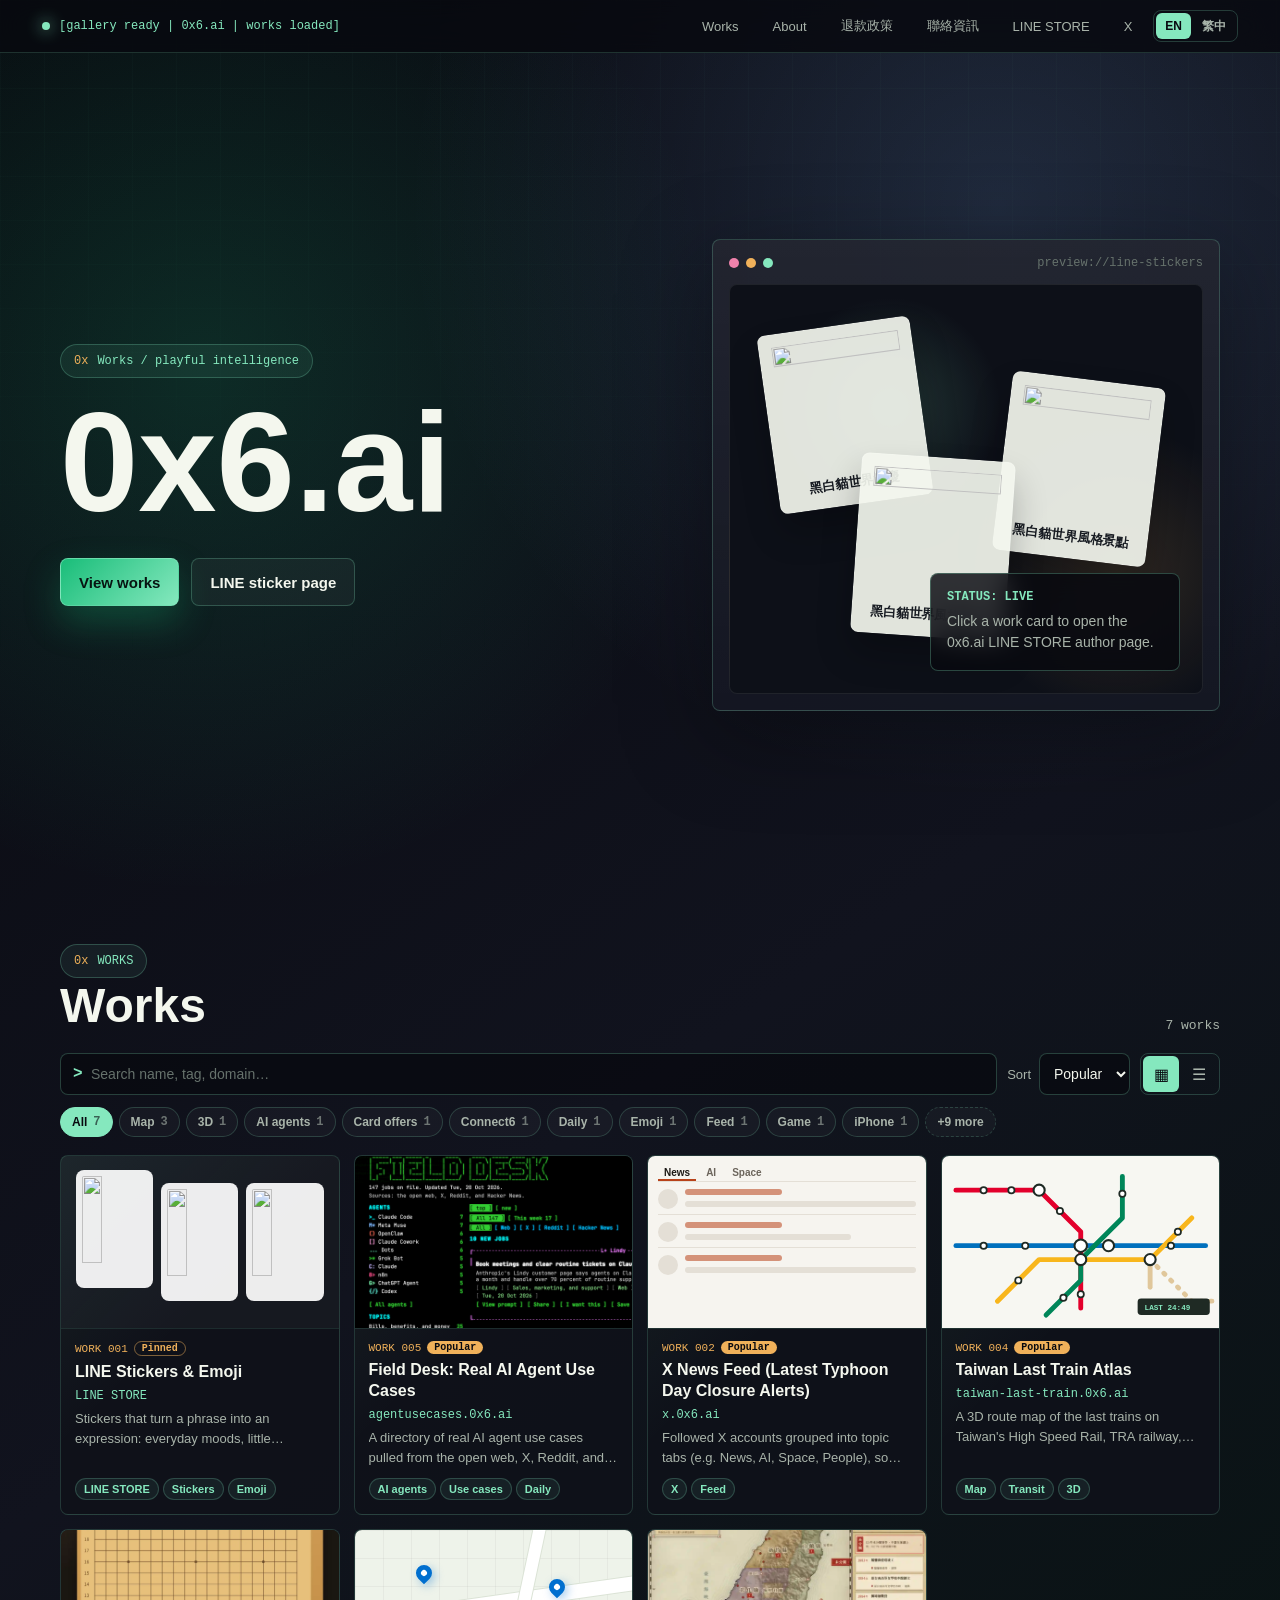
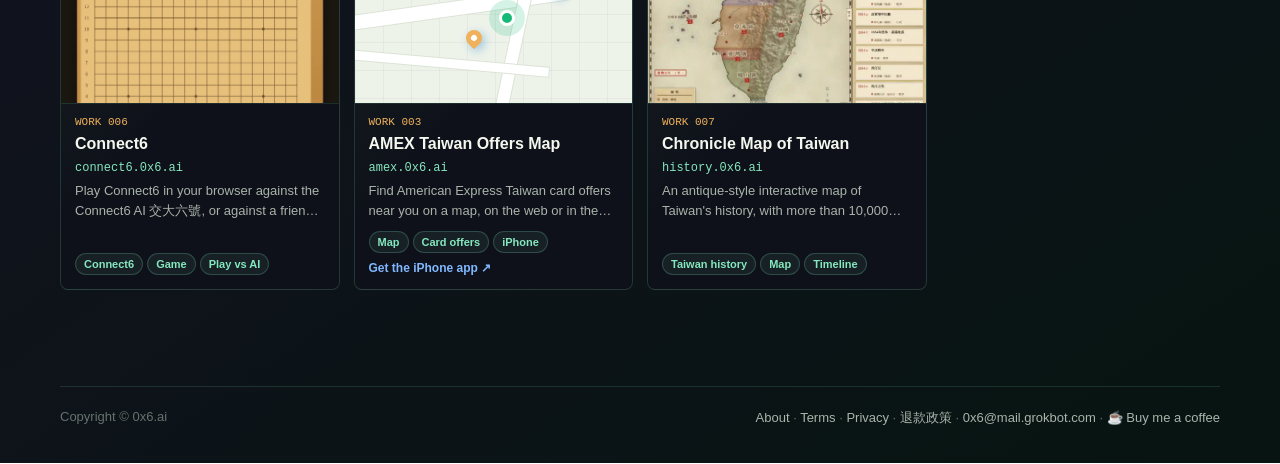
==== index.html @ d43ecf36 "Add donate click handler that opens Portaly checkout Signed-off-by: nctu6 <nctu6.tw@gmail.com>" ====
<!DOCTYPE html>
<html lang="zh-Hant">
<head>
  <meta charset="UTF-8">
  <meta name="viewport" content="width=device-width, initial-scale=1.0">
  <title>0x6.ai | 作品集</title>
  <meta name="description" data-i18n-attr="content:metaDesc" content="0x6.ai 的作品展示：美國運通台灣優惠地圖、X 動態新聞，以及 LINE 貼圖與表情貼。">
  <link rel="canonical" href="https://0x6.ai/">
  <meta property="og:site_name" content="0x6.ai">
  <meta property="og:type" content="website">
  <meta property="og:url" content="https://0x6.ai/">
  <meta property="og:title" content="0x6.ai | Works">
  <meta property="og:description" data-i18n-attr="content:ogDesc" content="0x6.ai 的作品展示：美國運通台灣優惠地圖、X 動態新聞，以及 LINE 貼圖與表情貼。">
  <meta property="og:image" content="https://0x6.ai/og-image.png">
  <meta property="og:image:width" content="1200">
  <meta property="og:image:height" content="630">
  <meta property="og:image:alt" content="0x6.ai Works">
  <meta property="og:locale" content="zh_TW">
  <meta property="og:locale:alternate" content="en_US">
  <meta name="twitter:card" content="summary_large_image">
  <meta name="twitter:title" content="0x6.ai | Works">
  <meta name="twitter:description" content="0x6.ai 的作品展示：美國運通台灣優惠地圖、X 動態新聞，以及 LINE 貼圖與表情貼。">
  <meta name="twitter:image" content="https://0x6.ai/og-image.png">
  <meta name="theme-color" content="#08090f">
  <link rel="icon" href="/favicon.svg" type="image/svg+xml">
  <link rel="icon" href="/favicon.ico" sizes="any">
  <link rel="apple-touch-icon" href="/apple-touch-icon.png">
  <script type="application/ld+json">
{
  "@context": "https://schema.org",
  "@graph": [
    {
      "@type": "WebSite",
      "@id": "https://0x6.ai/#website",
      "name": "0x6.ai",
      "url": "https://0x6.ai/",
      "inLanguage": [
        "zh-Hant",
        "en"
      ],
      "publisher": {
        "@id": "https://0x6.ai/#org"
      }
    },
    {
      "@type": "Organization",
      "@id": "https://0x6.ai/#org",
      "name": "0x6.ai",
      "url": "https://0x6.ai/",
      "logo": "https://0x6.ai/icon-512.png",
      "email": "mailto:0x6@mail.grokbot.com",
      "sameAs": [
        "https://x.0x6.ai/",
        "https://store.line.me/stickershop/author/5344394/zh-Hant"
      ]
    }
  ]
}
  </script>
  <style>
    *, *::before, *::after {
      box-sizing: border-box;
      margin: 0;
      padding: 0;
    }

    :root {
      --bg: #08090f;
      --bg-soft: #11131e;
      --panel: rgba(21, 24, 36, 0.86);
      --panel-strong: rgba(15, 17, 26, 0.94);
      --line: rgba(133, 232, 190, 0.25);
      --line-strong: rgba(133, 232, 190, 0.58);
      --mint: #85e8be;
      --mint-deep: #17b978;
      --ink: #f4f7ee;
      --muted: #a9b4aa;
      --quiet: #66726c;
      --warm: #f0b15a;
      --pink: #f082ac;
      --blue: #80b8ff;
      --shadow: rgba(0, 0, 0, 0.32);
    }

    html {
      scroll-behavior: smooth;
    }

    body {
      min-height: 100vh;
      color: var(--ink);
      font-family: ui-sans-serif, -apple-system, BlinkMacSystemFont, "Segoe UI",
        "Noto Sans TC", "Microsoft JhengHei", sans-serif;
      background:
        radial-gradient(circle at 16% 18%, rgba(23, 185, 120, 0.18), transparent 26%),
        radial-gradient(circle at 78% 10%, rgba(128, 184, 255, 0.16), transparent 28%),
        linear-gradient(145deg, #08090f 0%, #11131e 52%, #071411 100%);
      overflow-x: hidden;
    }

    body::before {
      content: "";
      position: fixed;
      inset: 0;
      pointer-events: none;
      background-image:
        linear-gradient(rgba(133, 232, 190, 0.035) 1px, transparent 1px),
        linear-gradient(90deg, rgba(133, 232, 190, 0.035) 1px, transparent 1px);
      background-size: 44px 44px;
      mask-image: linear-gradient(to bottom, rgba(0, 0, 0, 0.72), transparent 78%);
      z-index: 0;
    }

    a {
      color: inherit;
      text-decoration: none;
    }

    img {
      display: block;
      max-width: 100%;
    }

    .particle {
      position: fixed;
      width: var(--size);
      height: var(--size);
      border-radius: 999px;
      background: var(--color);
      box-shadow: 0 0 18px var(--color);
      pointer-events: none;
      opacity: 0;
      z-index: 1;
      animation: float-up var(--speed) linear infinite;
      animation-delay: var(--delay);
    }

    @keyframes float-up {
      0% {
        transform: translate3d(var(--x), 104vh, 0) scale(0.65);
        opacity: 0;
      }
      8% {
        opacity: 0.72;
      }
      82% {
        opacity: 0.36;
      }
      100% {
        transform: translate3d(calc(var(--x) + var(--drift)), -10vh, 0) scale(1);
        opacity: 0;
      }
    }

    .status-bar {
      position: fixed;
      top: 0;
      left: 0;
      right: 0;
      z-index: 20;
      display: flex;
      align-items: center;
      justify-content: space-between;
      gap: 16px;
      min-height: 48px;
      padding: 10px clamp(16px, 4vw, 42px);
      border-bottom: 1px solid rgba(133, 232, 190, 0.18);
      background: rgba(8, 9, 15, 0.82);
      backdrop-filter: blur(18px);
    }

    .status-left,
    .status-right {
      display: flex;
      align-items: center;
      min-width: 0;
    }

    .status-left {
      gap: 9px;
    }

    .pulse {
      width: 8px;
      height: 8px;
      border-radius: 999px;
      background: var(--mint);
      box-shadow: 0 0 16px var(--mint);
      animation: pulse 1.8s ease-in-out infinite;
      flex: 0 0 auto;
    }

    @keyframes pulse {
      0%, 100% {
        opacity: 0.38;
        transform: scale(0.8);
      }
      50% {
        opacity: 1;
        transform: scale(1.26);
      }
    }

    .status-text {
      color: var(--mint);
      font-family: ui-monospace, SFMono-Regular, Menlo, Monaco, Consolas, monospace;
      font-size: 12px;
      letter-spacing: 0;
      overflow: hidden;
      text-overflow: ellipsis;
      white-space: nowrap;
    }

    .nav-links {
      display: flex;
      align-items: center;
      gap: 8px;
      list-style: none;
    }

    .nav-links a {
      display: inline-flex;
      align-items: center;
      min-height: 30px;
      padding: 0 12px;
      border: 1px solid transparent;
      border-radius: 8px;
      color: var(--muted);
      font-size: 13px;
      transition: 160ms ease;
    }

    .nav-links a:hover {
      border-color: rgba(133, 232, 190, 0.28);
      color: var(--ink);
      background: rgba(133, 232, 190, 0.07);
    }

    .lang-switch {
      display: inline-flex;
      gap: 2px;
      padding: 2px;
      border: 1px solid rgba(133, 232, 190, 0.22);
      border-radius: 8px;
    }

    .lang-switch button {
      min-height: 26px;
      padding: 0 9px;
      border: 0;
      border-radius: 6px;
      color: var(--muted);
      background: transparent;
      font: inherit;
      font-size: 12px;
      font-weight: 800;
      cursor: pointer;
      transition: 160ms ease;
    }

    .lang-switch button:hover {
      color: var(--ink);
    }

    .lang-switch button[aria-pressed="true"] {
      color: #08090f;
      background: var(--mint);
    }

    .page {
      position: relative;
      z-index: 2;
      width: min(1160px, calc(100% - 32px));
      margin: 0 auto;
      padding: 92px 0 36px;
    }

    .hero {
      min-height: calc(100vh - 92px);
      display: grid;
      grid-template-columns: minmax(0, 1.02fr) minmax(320px, 0.88fr);
      align-items: center;
      gap: clamp(28px, 5vw, 70px);
      padding-bottom: 42px;
    }

    .eyebrow {
      display: inline-flex;
      align-items: center;
      gap: 9px;
      min-height: 34px;
      padding: 0 13px;
      border: 1px solid rgba(133, 232, 190, 0.24);
      border-radius: 999px;
      background: rgba(133, 232, 190, 0.07);
      color: var(--mint);
      font-family: ui-monospace, SFMono-Regular, Menlo, Monaco, Consolas, monospace;
      font-size: 12px;
    }

    .eyebrow::before {
      content: "0x";
      color: var(--warm);
    }

    h1 {
      margin-top: 22px;
      font-size: clamp(58px, 11vw, 148px);
      line-height: 0.9;
      letter-spacing: 0;
      font-weight: 850;
    }

    .actions {
      display: flex;
      flex-wrap: wrap;
      gap: 12px;
      margin-top: 32px;
    }

    .button {
      display: inline-flex;
      align-items: center;
      justify-content: center;
      gap: 10px;
      min-height: 48px;
      padding: 0 18px;
      border: 1px solid rgba(133, 232, 190, 0.24);
      border-radius: 8px;
      color: var(--ink);
      background: rgba(255, 255, 255, 0.04);
      font-size: 15px;
      font-weight: 700;
      transition: 180ms ease;
    }

    .button.primary {
      border-color: rgba(133, 232, 190, 0.54);
      background: linear-gradient(135deg, #19bd79, #85e8be);
      color: #071411;
      box-shadow: 0 16px 36px rgba(23, 185, 120, 0.28);
    }

    .button:hover {
      transform: translateY(-2px);
      border-color: var(--line-strong);
      box-shadow: 0 18px 36px var(--shadow);
    }

    .button:focus-visible,
    .work-card:focus-visible {
      outline: 3px solid rgba(133, 232, 190, 0.38);
      outline-offset: 4px;
    }

    .console {
      display: grid;
      gap: 14px;
      padding: 16px;
      border: 1px solid rgba(133, 232, 190, 0.22);
      border-radius: 8px;
      background:
        linear-gradient(180deg, rgba(255, 255, 255, 0.055), transparent),
        var(--panel);
      box-shadow: 0 24px 90px rgba(0, 0, 0, 0.36);
    }

    .console-top {
      display: flex;
      align-items: center;
      justify-content: space-between;
      gap: 12px;
      color: var(--quiet);
      font-family: ui-monospace, SFMono-Regular, Menlo, Monaco, Consolas, monospace;
      font-size: 12px;
    }

    .dots {
      display: flex;
      gap: 7px;
    }

    .dots span {
      width: 10px;
      height: 10px;
      border-radius: 999px;
      background: var(--quiet);
    }

    .dots span:nth-child(1) {
      background: var(--pink);
    }

    .dots span:nth-child(2) {
      background: var(--warm);
    }

    .dots span:nth-child(3) {
      background: var(--mint);
    }

    .preview-stage {
      position: relative;
      min-height: 410px;
      overflow: hidden;
      border: 1px solid rgba(255, 255, 255, 0.08);
      border-radius: 8px;
      background:
        radial-gradient(circle at 34% 30%, rgba(133, 232, 190, 0.18), transparent 26%),
        radial-gradient(circle at 82% 70%, rgba(240, 177, 90, 0.15), transparent 30%),
        #0d1018;
    }

    .sticker-stack {
      position: absolute;
      inset: 22px;
    }

    .sticker {
      position: absolute;
      width: 154px;
      min-height: 172px;
      padding: 12px;
      border: 1px solid rgba(255, 255, 255, 0.14);
      border-radius: 8px;
      background: rgba(244, 247, 238, 0.92);
      box-shadow: 0 20px 34px rgba(0, 0, 0, 0.24);
      transition: transform 220ms ease, box-shadow 220ms ease;
    }

    .sticker:hover {
      transform: translateY(-6px) rotate(var(--rotate-hover));
      box-shadow: 0 28px 48px rgba(0, 0, 0, 0.32);
    }

    .sticker img {
      width: 100%;
      aspect-ratio: 1;
      object-fit: contain;
    }

    .sticker span {
      display: block;
      margin-top: 8px;
      color: #171b22;
      font-size: 13px;
      font-weight: 800;
      line-height: 1.35;
      text-align: center;
    }

    .sticker:nth-child(1) {
      top: 18px;
      left: 16px;
      transform: rotate(-8deg);
      --rotate-hover: -3deg;
    }

    .sticker:nth-child(2) {
      top: 72px;
      right: 24px;
      transform: rotate(7deg);
      --rotate-hover: 3deg;
    }

    .sticker:nth-child(3) {
      left: 104px;
      bottom: 34px;
      transform: rotate(4deg);
      --rotate-hover: 0deg;
    }

    .signal-card {
      position: absolute;
      right: 22px;
      bottom: 22px;
      width: min(250px, calc(100% - 44px));
      padding: 16px;
      border: 1px solid rgba(133, 232, 190, 0.28);
      border-radius: 8px;
      background: rgba(8, 9, 15, 0.82);
      backdrop-filter: blur(14px);
    }

    .signal-card b {
      display: block;
      margin-bottom: 7px;
      color: var(--mint);
      font-family: ui-monospace, SFMono-Regular, Menlo, Monaco, Consolas, monospace;
      font-size: 12px;
    }

    .signal-card p {
      color: var(--muted);
      font-size: 14px;
      line-height: 1.55;
    }

    .loading-panel {
      display: grid;
      place-items: center;
      min-height: 100%;
      padding: 24px;
      color: var(--mint);
      font-family: ui-monospace, SFMono-Regular, Menlo, Monaco, Consolas, monospace;
      font-size: 13px;
      text-align: center;
    }

    .loading-panel::before {
      content: "";
      width: 36px;
      height: 36px;
      margin-bottom: 14px;
      border: 2px solid rgba(133, 232, 190, 0.18);
      border-top-color: var(--mint);
      border-radius: 999px;
      animation: spin 900ms linear infinite;
    }

    @keyframes spin {
      to {
        transform: rotate(1turn);
      }
    }

    .section {
      padding: 44px 0 24px;
    }

    .section-head {
      display: flex;
      align-items: end;
      justify-content: space-between;
      gap: 18px;
      margin-bottom: 20px;
    }

    .section h2 {
      font-size: clamp(28px, 4vw, 48px);
      letter-spacing: 0;
    }

    .work-card {
      display: grid;
      grid-template-columns: minmax(260px, 0.72fr) minmax(0, 1fr);
      gap: clamp(18px, 4vw, 42px);
      align-items: center;
      padding: clamp(16px, 3vw, 30px);
      border: 1px solid rgba(133, 232, 190, 0.22);
      border-radius: 8px;
      background:
        linear-gradient(135deg, rgba(133, 232, 190, 0.1), transparent 42%),
        var(--panel-strong);
      box-shadow: 0 24px 70px rgba(0, 0, 0, 0.24);
      transition: 180ms ease;
    }

    .work-card:hover {
      border-color: var(--line-strong);
      transform: translateY(-3px);
    }

    .work-visual {
      display: grid;
      grid-template-columns: repeat(2, minmax(0, 1fr));
      gap: 10px;
    }

    .work-visual img {
      width: 100%;
      aspect-ratio: 1;
      object-fit: contain;
      padding: 10px;
      border-radius: 8px;
      background: rgba(255, 255, 255, 0.92);
    }

    .work-visual img:first-child {
      grid-row: span 2;
      align-self: stretch;
    }

    .works-gap {
      margin-top: 28px;
    }

    .x-visual {
      display: grid;
      gap: 10px;
      padding: 14px;
      border-radius: 8px;
      background: #f6f4ef;
      color: #1c1915;
    }

    .x-tabs {
      display: flex;
      gap: 4px;
      border-bottom: 1px solid #e4dfd6;
      font-size: 13px;
      font-weight: 700;
    }

    .x-tabs span {
      padding: 6px 10px;
      color: #6b645b;
    }

    .x-tabs span:first-child {
      color: #1c1915;
      box-shadow: inset 0 -2px 0 #b8421a;
    }

    .x-post {
      display: grid;
      grid-template-columns: 30px 1fr;
      gap: 4px 10px;
      padding: 8px 0;
      border-bottom: 1px solid #e4dfd6;
    }

    .x-post:last-child {
      border-bottom: 0;
    }

    .x-avatar {
      grid-row: span 2;
      width: 30px;
      height: 30px;
      border-radius: 50%;
      background: #e4dfd6;
    }

    .x-line {
      height: 9px;
      border-radius: 999px;
      background: #e4dfd6;
    }

    .x-line.name {
      width: 42%;
      background: #b8421a;
      opacity: 0.55;
    }

    .x-line.short {
      width: 72%;
    }

    .map-visual {
      position: relative;
      min-height: 230px;
      border-radius: 8px;
      overflow: hidden;
      background:
        linear-gradient(rgba(0, 0, 0, 0.04) 1px, transparent 1px) 0 0 / 28px 28px,
        linear-gradient(90deg, rgba(0, 0, 0, 0.04) 1px, transparent 1px) 0 0 / 28px 28px,
        #eef3ea;
    }

    .metro-visual { background: #f7f7f2; display: grid; place-items: center; }
    .metro-visual svg { width: 100%; height: 100%; min-height: 230px; display: block; }

    .map-road { position: absolute; background: #fff; box-shadow: 0 0 0 1px #dbe3d6; }
    .map-road.r1 { left: -10%; right: -10%; top: 38%; height: 14px; transform: rotate(-8deg); }
    .map-road.r2 { top: -10%; bottom: -10%; left: 58%; width: 12px; transform: rotate(12deg); }
    .map-road.r3 { left: -10%; right: 30%; top: 74%; height: 9px; transform: rotate(5deg); }

    .map-pin {
      position: absolute;
      width: 22px;
      height: 22px;
      border-radius: 50% 50% 50% 0;
      background: #006fcf;
      transform: rotate(-45deg);
      box-shadow: 0 4px 10px rgba(0, 111, 207, 0.35);
    }

    .map-pin::after { content: ""; position: absolute; inset: 7px; border-radius: 50%; background: #fff; }
    .map-pin.p1 { left: 22%; top: 20%; }
    .map-pin.p2 { left: 70%; top: 28%; }
    .map-pin.p3 { left: 40%; top: 58%; background: #f0b15a; }

    .map-me {
      position: absolute;
      left: 52%;
      top: 46%;
      width: 16px;
      height: 16px;
      border: 3px solid #fff;
      border-radius: 50%;
      background: #17b978;
      box-shadow: 0 0 0 10px rgba(23, 185, 120, 0.18);
    }

    .generic-visual {
      display: grid;
      place-items: center;
      min-height: 200px;
      border-radius: 8px;
      background: rgba(255, 255, 255, 0.04);
      color: var(--mint);
      font-family: ui-monospace, SFMono-Regular, Menlo, Monaco, Consolas, monospace;
    }

    .cover-visual {
      border-radius: 8px;
      overflow: hidden;
      background: #000;
    }

    .cover-visual img {
      display: block;
      width: 100%;
      height: 100%;
      aspect-ratio: 1;
      object-fit: cover;
      padding: 0;
    }

    div.work-card:hover { transform: none; }

    .work-actions {
      display: flex;
      flex-wrap: wrap;
      gap: 12px;
    }

    .tag-row {
      display: flex;
      flex-wrap: wrap;
      gap: 8px;
      margin-bottom: 18px;
    }

    .tag {
      display: inline-flex;
      align-items: center;
      min-height: 28px;
      padding: 0 10px;
      border: 1px solid rgba(133, 232, 190, 0.22);
      border-radius: 999px;
      color: var(--mint);
      background: rgba(133, 232, 190, 0.07);
      font-size: 12px;
      font-weight: 800;
    }

    .work-content h3 {
      font-size: clamp(26px, 3.6vw, 42px);
      line-height: 1.16;
      letter-spacing: 0;
      margin-bottom: 14px;
    }

    .work-content p {
      color: var(--muted);
      font-size: 17px;
      line-height: 1.8;
    }

    .metrics {
      display: grid;
      grid-template-columns: repeat(3, minmax(0, 1fr));
      gap: 10px;
      margin: 24px 0;
    }

    .metric {
      min-height: 78px;
      padding: 14px;
      border: 1px solid rgba(255, 255, 255, 0.08);
      border-radius: 8px;
      background: rgba(255, 255, 255, 0.04);
    }

    .metric strong {
      display: block;
      color: var(--ink);
      font-size: 24px;
      line-height: 1;
    }

    .metric span {
      display: block;
      margin-top: 8px;
      color: var(--quiet);
      font-size: 12px;
      line-height: 1.35;
    }

    .footer {
      display: flex;
      flex-wrap: wrap;
      justify-content: space-between;
      gap: 18px;
      margin-top: 52px;
      padding-top: 22px;
      border-top: 1px solid rgba(133, 232, 190, 0.14);
      color: var(--quiet);
      font-size: 13px;
    }

    .footer a {
      color: var(--muted);
    }

    .footer a:hover {
      color: var(--mint);
    }

    .toast {
      position: fixed;
      left: 50%;
      bottom: 22px;
      z-index: 40;
      transform: translateX(-50%) translateY(18px);
      padding: 11px 14px;
      border: 1px solid rgba(133, 232, 190, 0.4);
      border-radius: 8px;
      color: var(--mint);
      background: rgba(8, 9, 15, 0.9);
      box-shadow: 0 16px 40px rgba(0, 0, 0, 0.28);
      opacity: 0;
      transition: 180ms ease;
      pointer-events: none;
    }

    .toast.show {
      opacity: 1;
      transform: translateX(-50%) translateY(0);
    }

    /* ---- Works browser ---- */
    .sr-only { position: absolute; width: 1px; height: 1px; overflow: hidden; clip: rect(0 0 0 0); white-space: nowrap; }
    .works-count { color: var(--muted); font-family: ui-monospace, SFMono-Regular, Menlo, Monaco, Consolas, monospace; font-size: 13px; }
    .works-toolbar { display: flex; flex-wrap: wrap; gap: 10px; align-items: center; margin-bottom: 12px; }
    .works-search { flex: 1 1 280px; position: relative; }
    .works-search::before { content: ">"; position: absolute; left: 13px; top: 50%; transform: translateY(-50%); color: var(--mint); font-family: ui-monospace, Menlo, monospace; font-weight: 700; pointer-events: none; }
    .works-search input, .works-sort select {
      width: 100%; min-height: 42px; border: 1px solid rgba(133, 232, 190, 0.24); border-radius: 8px;
      color: var(--ink); background: rgba(8, 9, 15, 0.7); font: inherit; font-size: 14px;
    }
    .works-search input { padding: 0 12px 0 30px; }
    .works-search input::placeholder { color: var(--quiet); }
    .works-search input:focus, .works-sort select:focus { outline: none; border-color: var(--line-strong); box-shadow: 0 0 0 3px rgba(133, 232, 190, 0.16); }
    .works-sort { display: inline-flex; align-items: center; gap: 8px; color: var(--muted); font-size: 13px; white-space: nowrap; }
    .works-sort select { width: auto; padding: 0 10px; cursor: pointer; }
    .works-view { display: inline-flex; gap: 2px; padding: 2px; border: 1px solid rgba(133, 232, 190, 0.22); border-radius: 8px; }
    .works-view button { min-width: 36px; min-height: 36px; border: 0; border-radius: 6px; color: var(--muted); background: transparent; font-size: 16px; cursor: pointer; }
    .works-view button[aria-pressed="true"] { color: #08090f; background: var(--mint); }
    .works-chips { display: flex; flex-wrap: wrap; gap: 6px; margin-bottom: 18px; }
    .chip {
      display: inline-flex; align-items: center; gap: 6px; min-height: 30px; padding: 0 11px;
      border: 1px solid rgba(133, 232, 190, 0.2); border-radius: 999px; color: var(--muted);
      background: rgba(255, 255, 255, 0.03); font: inherit; font-size: 12px; font-weight: 700; cursor: pointer; transition: 140ms ease;
    }
    .chip:hover { color: var(--ink); border-color: var(--line-strong); }
    .chip[aria-pressed="true"] { color: #08090f; background: var(--mint); border-color: var(--mint); }
    .chip-n { opacity: 0.6; font-family: ui-monospace, Menlo, monospace; font-weight: 600; }
    .chip-more { border-style: dashed; }

    .works-grid { display: grid; grid-template-columns: repeat(4, minmax(0, 1fr)); gap: 14px; }
    .work-tile {
      position: relative; display: flex; flex-direction: column; min-width: 0; overflow: hidden;
      border: 1px solid rgba(133, 232, 190, 0.18); border-radius: 8px;
      background: linear-gradient(135deg, rgba(133, 232, 190, 0.07), transparent 46%), var(--panel-strong);
      transition: 160ms ease;
    }
    .work-tile:hover { border-color: var(--line-strong); transform: translateY(-2px); box-shadow: 0 16px 40px rgba(0, 0, 0, 0.3); }
    .work-tile:focus-within { outline: 2px solid rgba(133, 232, 190, 0.45); outline-offset: 2px; }
    .tile-thumb { position: relative; aspect-ratio: 16 / 10; overflow: hidden; border-bottom: 1px solid rgba(133, 232, 190, 0.12); }
    .tile-thumb > * { position: absolute; inset: 0; min-height: 0; height: 100%; border-radius: 0; }
    .tile-thumb .x-visual { padding: 8px 10px; gap: 2px; align-content: start; }
    .tile-thumb .x-tabs { font-size: 10px; }
    .tile-thumb .x-tabs span { padding: 3px 6px; }
    .tile-thumb .x-post { grid-template-columns: 20px 1fr; gap: 3px 7px; padding: 5px 0; }
    .tile-thumb .x-avatar { width: 20px; height: 20px; }
    .tile-thumb .x-line { height: 6px; }
    .tile-thumb .map-pin { width: 16px; height: 16px; }
    .tile-thumb .map-pin::after { inset: 5px; }
    .tile-thumb .metro-visual svg { min-height: 0; }
    .tile-thumb .generic-visual { min-height: 0; font-size: 13px; padding: 10px; text-align: center; word-break: break-all; }
    .tile-thumb .cover-visual img { aspect-ratio: auto; height: 100%; }
    .tile-thumb .work-visual { display: flex; align-items: center; justify-content: center; gap: 8px; padding: 14px; background: rgba(255, 255, 255, 0.03); }
    .tile-thumb .work-visual img { width: auto; height: 82%; max-width: 31%; padding: 6px; }
    .tile-thumb .work-visual img:only-child { max-width: none; }
    .tile-body { display: flex; flex-direction: column; gap: 6px; flex: 1; padding: 12px 14px 14px; }
    .tile-meta { display: flex; align-items: center; gap: 6px; color: var(--warm); font-family: ui-monospace, SFMono-Regular, Menlo, monospace; font-size: 11px; }
    .tile-badge { padding: 1px 7px; border-radius: 999px; color: #08090f; background: var(--warm); font-family: inherit; font-size: 10px; font-weight: 800; }
    .tile-badge.pin { color: var(--warm); background: transparent; border: 1px solid rgba(240, 177, 90, 0.5); }
    .tile-title { font-size: 16px; line-height: 1.3; letter-spacing: 0; }
    .tile-link { display: -webkit-box; -webkit-line-clamp: 2; -webkit-box-orient: vertical; overflow: hidden; }
    a.tile-link:focus-visible { outline: none; }
    a.tile-link::after { content: ""; position: absolute; inset: 0; z-index: 1; }
    .tile-domain { color: var(--mint); font-family: ui-monospace, SFMono-Regular, Menlo, monospace; font-size: 12px; overflow: hidden; text-overflow: ellipsis; white-space: nowrap; }
    .tile-desc { display: -webkit-box; -webkit-line-clamp: 2; -webkit-box-orient: vertical; overflow: hidden; color: var(--muted); font-size: 13px; line-height: 1.55; }
    .tile-foot { display: flex; flex-wrap: wrap; align-items: center; justify-content: space-between; gap: 8px; margin-top: auto; padding-top: 4px; }
    .tile-tags { display: flex; flex-wrap: wrap; gap: 4px; min-width: 0; }
    .tile-tags .tag { min-height: 22px; padding: 0 8px; font-size: 11px; }
    .tile-extra { position: relative; z-index: 2; color: var(--blue); font-size: 12px; font-weight: 700; white-space: nowrap; }
    .tile-extra:hover { color: var(--ink); text-decoration: underline; }
    .work-tile.is-coming { opacity: 0.7; }

    .works-grid.is-list { grid-template-columns: 1fr; gap: 8px; }
    .works-grid.is-list .work-tile { flex-direction: row; }
    .works-grid.is-list .tile-thumb { flex: 0 0 168px; aspect-ratio: auto; min-height: 104px; border-bottom: 0; border-right: 1px solid rgba(133, 232, 190, 0.12); }
    .works-grid.is-list .tile-body { padding: 10px 14px; gap: 4px; }
    .works-grid.is-list .tile-desc { -webkit-line-clamp: 1; }

    .works-empty { display: grid; justify-items: center; gap: 14px; padding: 48px 16px; border: 1px dashed rgba(133, 232, 190, 0.24); border-radius: 8px; color: var(--muted); text-align: center; }
    .works-empty[hidden], .works-more [hidden] { display: none; }
    .works-more { display: flex; justify-content: center; margin-top: 20px; }

    @media (max-width: 1020px) { .works-grid { grid-template-columns: repeat(3, minmax(0, 1fr)); } }
    @media (max-width: 760px) { .works-grid { grid-template-columns: repeat(2, minmax(0, 1fr)); } }
    @media (max-width: 480px) {
      .works-grid { gap: 10px; }
      .tile-body { padding: 10px; gap: 4px; }
      .tile-title { font-size: 14px; }
      .tile-domain { font-size: 11px; }
      .tile-desc { font-size: 12px; line-height: 1.5; }
      .tile-tags .tag:nth-child(n + 3) { display: none; }
      .works-grid.is-list .tile-desc { display: none; }
      .works-grid.is-list .tile-thumb { flex-basis: 112px; }
      .works-sort { flex: 1; }
      .works-sort select { flex: 1; }
      .works-more .button { width: 100%; }
    }
    @media (max-width: 340px) { .works-grid { grid-template-columns: 1fr; } }

    @media (max-width: 860px) {
      .status-bar {
        align-items: flex-start;
        flex-direction: column;
        gap: 8px;
      }

      .page {
        padding-top: 122px;
      }

      .hero,
      .work-card {
        grid-template-columns: 1fr;
      }

      .hero {
        min-height: auto;
      }

      .console {
        order: -1;
      }

      .section-head {
        align-items: flex-start;
        flex-direction: column;
      }

    }

    @media (max-width: 560px) {
      .page {
        width: min(100% - 24px, 1160px);
      }

      .nav-links a {
        padding: 0 8px;
      }

      h1 {
        font-size: 64px;
      }

      .actions,
      .button {
        width: 100%;
      }

      .preview-stage {
        min-height: 344px;
      }

      .sticker {
        width: 126px;
        min-height: 144px;
      }

      .sticker:nth-child(2) {
        right: 4px;
      }

      .sticker:nth-child(3) {
        left: 54px;
        bottom: 68px;
      }

      .signal-card {
        right: 12px;
        bottom: 12px;
        width: calc(100% - 24px);
      }

      .work-visual {
        grid-template-columns: repeat(3, minmax(0, 1fr));
      }

      .work-visual img:first-child {
        grid-row: auto;
      }

      .metrics {
        grid-template-columns: 1fr;
      }

      .footer {
        flex-direction: column;
      }
    }
  </style>
</head>
<body data-page="index">
  <div class="status-bar" role="banner">
    <div class="status-left">
      <span class="pulse" aria-hidden="true"></span>
      <span class="status-text" id="statusText">[gallery boot | 0x6.ai | loading works]</span>
    </div>
    <nav class="status-right" aria-label="主要導覽" data-i18n-attr="aria-label:navLabel">
      <ul class="nav-links">
        <li><a href="#works" data-i18n="navWorks">作品</a></li>
        <li><a href="/about.html" data-i18n="navAbout">關於</a></li>
        <li><a href="/refund.html">退款政策</a></li>
        <li><a href="mailto:0x6@mail.grokbot.com">聯絡資訊</a></li>
        <li><a href="https://store.line.me/stickershop/author/5344394/zh-Hant" data-line-store target="_blank" rel="noopener">LINE STORE</a></li>
        <li><a href="https://x.0x6.ai/" target="_blank" rel="noopener">X</a></li>
        <li>
          <div class="lang-switch" role="group" aria-label="Language">
            <button type="button" data-lang="en" aria-pressed="false">EN</button>
            <button type="button" data-lang="zh-Hant" aria-pressed="true">繁中</button>
          </div>
        </li>
      </ul>
    </nav>
  </div>

  <main class="page">
    <section class="hero" aria-labelledby="site-title">
      <div>
        <div class="eyebrow" data-i18n="heroEyebrow">作品展示 / playful intelligence</div>
        <h1 id="site-title">0x6.ai</h1>
        <div class="actions">
          <a class="button primary" href="#works" data-i18n="heroWorks">查看作品</a>
          <a class="button" href="https://store.line.me/stickershop/author/5344394/zh-Hant" data-line-store target="_blank" rel="noopener" data-i18n="heroLine">前往 LINE 貼圖頁</a>
        </div>
      </div>

      <aside class="console" aria-label="作品預覽" data-i18n-attr="aria-label:previewLabel">
        <div class="console-top">
          <div class="dots" aria-hidden="true"><span></span><span></span><span></span></div>
          <span>preview://line-stickers</span>
        </div>
        <div class="preview-stage">
          <div class="sticker-stack" id="heroStickers" aria-hidden="true"></div>
          <div class="loading-panel" id="heroLoading">loading works...</div>
          <div class="signal-card">
            <b id="signalTitle">STATUS: LOADING</b>
            <p id="signalText" data-i18n="signalLoading">正在整理目前公開的貼圖與表情貼作品。</p>
          </div>
        </div>
      </aside>
    </section>

    <section class="section works-section" id="works" aria-labelledby="works-heading">
      <div class="section-head">
        <div>
          <div class="eyebrow">WORKS</div>
          <h2 id="works-heading" data-i18n="worksTitle">作品</h2>
        </div>
        <p class="works-count" id="works-count" aria-live="polite"></p>
      </div>
      <div class="works-toolbar" role="search">
        <label class="works-search">
          <span class="sr-only" data-i18n="worksSearchLabel">搜尋作品</span>
          <input id="works-q" type="search" autocomplete="off" spellcheck="false" placeholder="搜尋名稱、標籤、網域…" data-i18n-attr="placeholder:worksSearchPlaceholder">
        </label>
        <label class="works-sort">
          <span data-i18n="worksSortLabel">排序</span>
          <select id="works-sort">
            <option value="popular" data-i18n="worksSortPopular">熱門</option>
            <option value="newest" data-i18n="worksSortNewest">最新</option>
            <option value="oldest" data-i18n="worksSortOldest">最舊</option>
          </select>
        </label>
        <div class="works-view" role="group" aria-label="檢視方式" data-i18n-attr="aria-label:worksViewLabel">
          <button type="button" data-view="grid" aria-pressed="true" title="格狀檢視" data-i18n-attr="aria-label:worksViewGrid;title:worksViewGrid">▦</button>
          <button type="button" data-view="list" aria-pressed="false" title="清單檢視" data-i18n-attr="aria-label:worksViewList;title:worksViewList">☰</button>
        </div>
      </div>
      <div class="works-chips" id="works-chips" role="group" aria-label="依標籤篩選" data-i18n-attr="aria-label:worksTagsLabel"></div>
      <div class="works-grid" id="works-list"></div>
      <div class="works-empty" id="works-empty" hidden>
        <p data-i18n="worksEmpty">沒有符合條件的作品。</p>
        <button type="button" class="button" id="works-clear" data-i18n="worksClear">清除篩選</button>
      </div>
      <div class="works-more"><button type="button" class="button" id="works-more" hidden></button></div>
    </section>

    <footer class="footer">
      <span>Copyright © 0x6.ai</span>
      <span class="footer-links"><a href="/about.html" data-i18n="navAbout">關於</a> · <a href="/terms.html" data-i18n="navTerms">服務條款</a> · <a href="/privacy.html" data-i18n="navPrivacy">隱私權政策</a> · <a href="/refund.html">退款政策</a> · <a href="mailto:0x6@mail.grokbot.com">0x6@mail.grokbot.com</a> · <a href="#donate" data-donate data-i18n="coffee">☕ 請我喝杯咖啡</a></span>
    </footer>
  </main>

  <div class="toast" id="toast" role="status" aria-live="polite"></div>

  <script src="/i18n.js"></script>
  <script src="/apps.js"></script>
  <script>
    const STICKERS_DATA_URL = "stickers.json";
    let workState = "loading";
    const t = (key) => I18n.t(key);
    const colors = ["#85e8be", "#f0b15a", "#80b8ff", "#f082ac"];
    const particleCount = window.matchMedia("(max-width: 640px)").matches ? 20 : 34;

    for (let i = 0; i < particleCount; i += 1) {
      const particle = document.createElement("span");
      particle.className = "particle";
      particle.style.setProperty("--x", `${Math.random() * 100}vw`);
      particle.style.setProperty("--drift", `${(Math.random() - 0.5) * 120}px`);
      particle.style.setProperty("--size", `${2 + Math.random() * 4}px`);
      particle.style.setProperty("--speed", `${7 + Math.random() * 10}s`);
      particle.style.setProperty("--delay", `${-Math.random() * 12}s`);
      particle.style.setProperty("--color", colors[i % colors.length]);
      document.body.appendChild(particle);
    }

    const statusText = document.getElementById("statusText");
    const toast = document.getElementById("toast");
    const heroStickers = document.getElementById("heroStickers");
    const heroLoading = document.getElementById("heroLoading");
    const signalTitle = document.getElementById("signalTitle");
    const signalText = document.getElementById("signalText");
    const $ = (id) => document.getElementById(id) || document.createElement("div");
    let lineItems = null;
    let toastTimer = 0;

    function showToast(message) {
      toast.textContent = message;
      toast.classList.add("show");
      clearTimeout(toastTimer);
      toastTimer = setTimeout(() => toast.classList.remove("show"), 1900);
    }

    function applyStateText() {
      if (!I18n.ready) return;
      if (workState === "live") {
        signalText.textContent = t("signalLive");
        $("workSummary").textContent = t("lineSummary");
      } else if (workState === "error") {
        signalText.textContent = t("signalError");
        $("workSummary").textContent = t("lineSummaryError");
      } else {
        signalText.textContent = t("signalLoading");
        $("workSummary").textContent = t("lineSummary");
      }
    }


    function attachWorkLinkEvents(root = document) {
      root.querySelectorAll(".work-card, a.tile-link").forEach((link) => {
        if (link.dataset.bound === "true") return;
        link.dataset.bound = "true";
        const destination = link.dataset.destination || "LINE STORE";
        link.addEventListener("mouseenter", () => {
          statusText.textContent = `[gallery hover | destination: ${destination} | target: _blank]`;
        });
        link.addEventListener("mouseleave", () => {
          statusText.textContent = "[gallery ready | 0x6.ai | works loaded]";
        });
        link.addEventListener("click", () => {
          showToast(`${t("opening") || "Opening"} ${destination}`);
        });
      });
    }

    function createImage(src, alt) {
      const img = document.createElement("img");
      img.src = src;
      img.alt = alt;
      img.loading = "lazy";
      img.decoding = "async";
      return img;
    }

    function renderHero(items) {
      heroLoading.remove();
      heroStickers.innerHTML = "";

      items.slice(0, 3).forEach((item) => {
        const card = document.createElement("div");
        card.className = "sticker";
        card.append(createImage(item.image, ""));

        const title = document.createElement("span");
        title.textContent = item.title;
        card.append(title);

        heroStickers.append(card);
      });
    }

    function renderFeatured(items) {
      $("featuredVisual").innerHTML = "";
      items.slice(0, 3).forEach((item) => {
        $("featuredVisual").append(createImage(item.image, ""));
      });
    }

    function renderWorks(items) {
      lineItems = items;
      renderHero(items);
      renderFeatured(items);

      $("workCount").textContent = String(items.length);
      workState = "live";
      signalTitle.textContent = "STATUS: LIVE";
      applyStateText();
      statusText.textContent = "[gallery ready | 0x6.ai | works loaded]";
    }

    function renderError() {
      heroLoading.textContent = "works unavailable";
      signalTitle.textContent = "STATUS: RETRY LATER";
      workState = "error";
      $("workCount").textContent = "-";
      applyStateText();
      statusText.textContent = "[gallery error | works unavailable]";
    }

    async function loadLineStoreWorks() {
      try {
        const response = await fetch(`${STICKERS_DATA_URL}?t=${Date.now()}`, { cache: "no-store" });
        if (!response.ok) throw new Error(`HTTP ${response.status}`);
        const data = await response.json();
        const items = Array.isArray(data.items) ? data.items : [];
        if (!items.length) throw new Error("No sticker data found");
        renderWorks(items);
      } catch {
        renderError();
      }
    }

    I18n.onApply(applyStateText);
    Apps.onRender(() => {
      if (lineItems) {
        renderFeatured(lineItems);
        $("workCount").textContent = String(lineItems.length);
      } else if (workState === "error") {
        $("workCount").textContent = "-";
      }
      applyStateText();
      attachWorkLinkEvents();
    });
    attachWorkLinkEvents();
    loadLineStoreWorks();
  </script>
  <script>
    // 贊助按鈕：向 Portaly 串接 Worker 建立結帳，再導向 checkoutUrl
    document.querySelectorAll("[data-donate]").forEach(function (el) {
      el.addEventListener("click", async function (e) {
        e.preventDefault();
        try {
          const res = await fetch("https://portaly-bridge.nctu6-tw.workers.dev/api/checkout", {
            method: "POST",
            headers: { "Content-Type": "application/json" },
            body: "{}",
          });
          const data = await res.json();
          if (data.checkoutUrl) window.location.href = data.checkoutUrl;
        } catch (err) {
          // 失敗時保持頁面不動
        }
      });
    });
  </script>
</body>
</html>
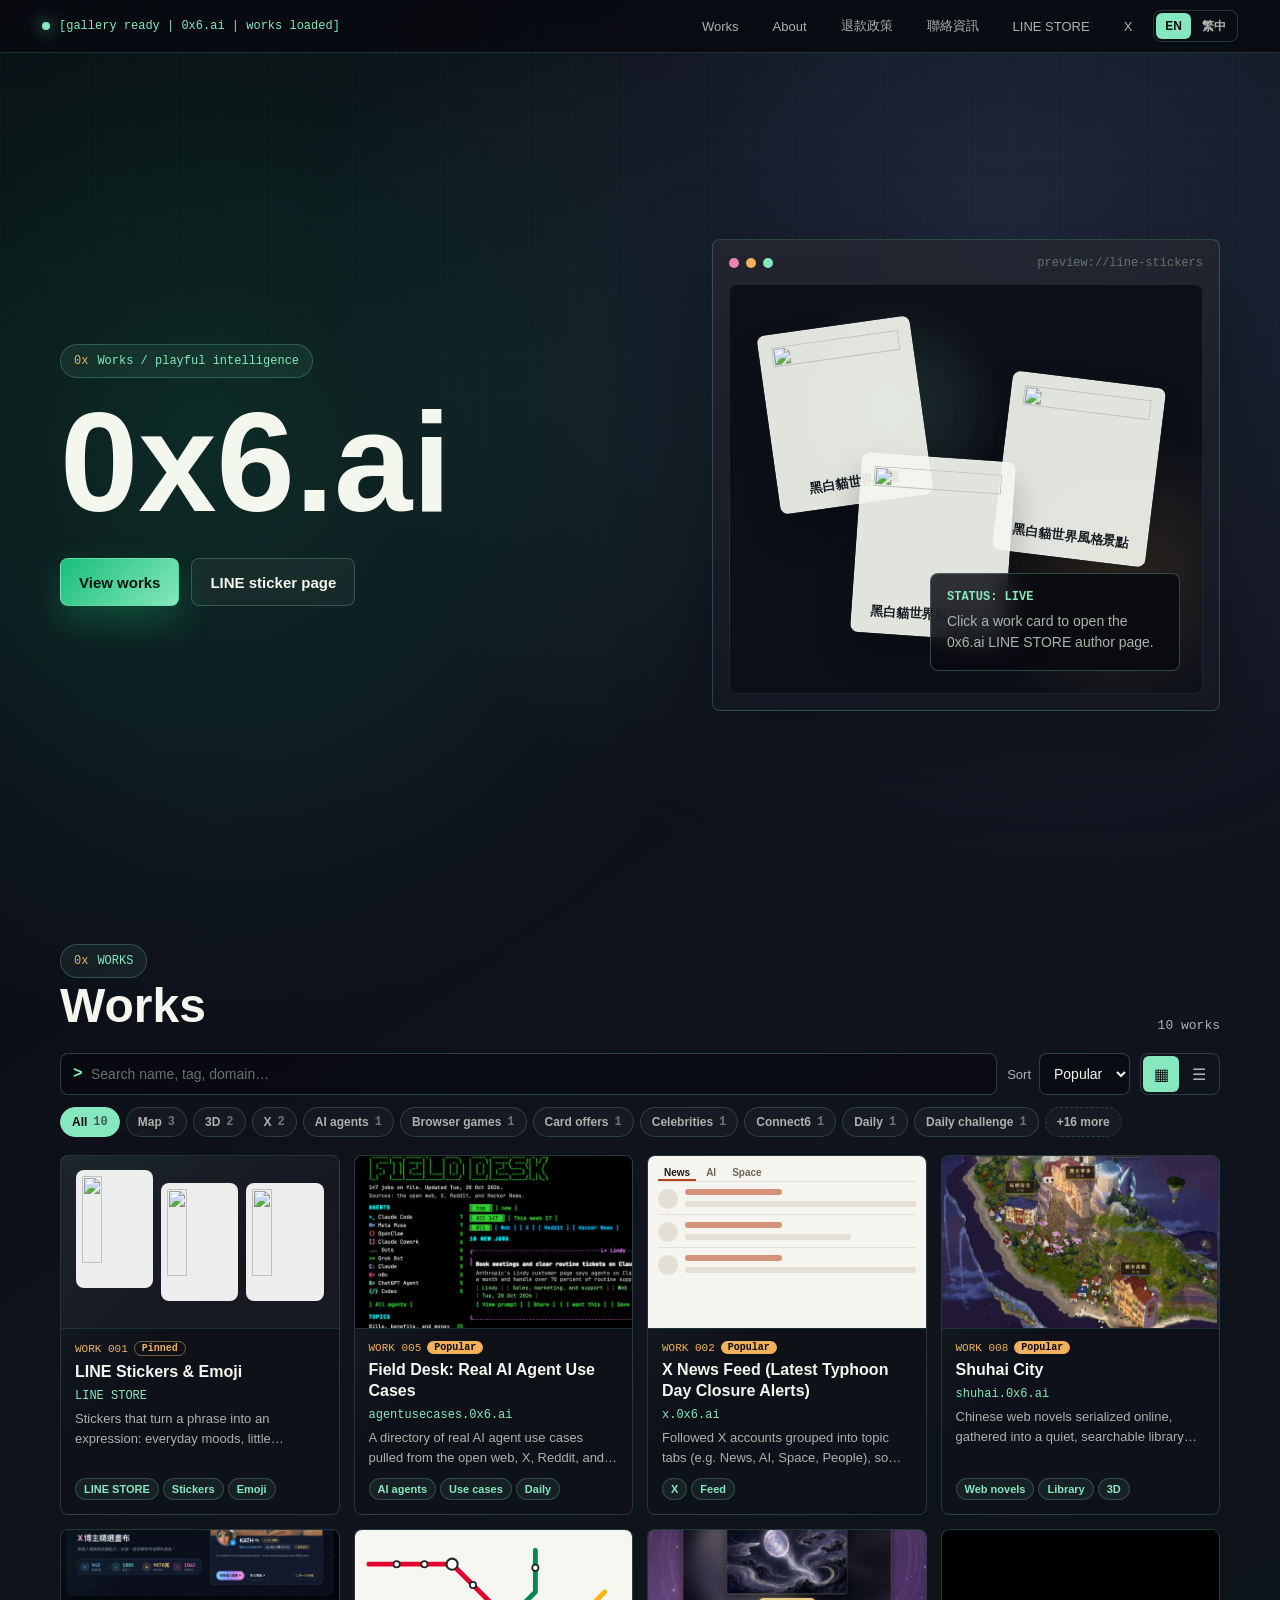
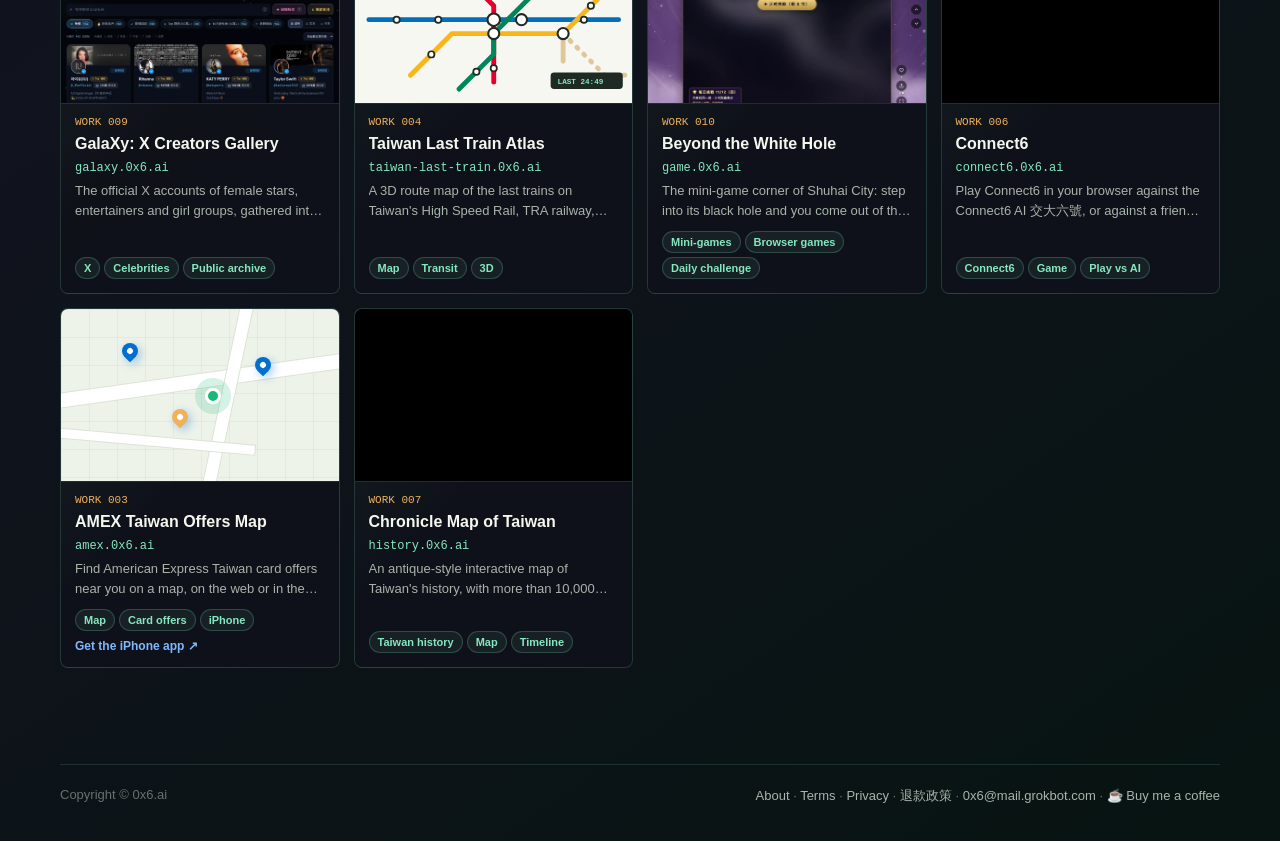
==== commit 7a775347: "Link the coffee buttons straight to /donate/ Every page's 請我喝杯咖啡 button now goes to /donate/, the sa" ====
--- a/index.html
+++ b/index.html
@@ -1109,7 +1109,7 @@
 
     <footer class="footer">
       <span>Copyright © 0x6.ai</span>
-      <span class="footer-links"><a href="/about.html" data-i18n="navAbout">關於</a> · <a href="/terms.html" data-i18n="navTerms">服務條款</a> · <a href="/privacy.html" data-i18n="navPrivacy">隱私權政策</a> · <a href="/refund.html">退款政策</a> · <a href="mailto:0x6@mail.grokbot.com">0x6@mail.grokbot.com</a> · <a href="#donate" data-donate data-i18n="coffee">☕ 請我喝杯咖啡</a></span>
+      <span class="footer-links"><a href="/about.html" data-i18n="navAbout">關於</a> · <a href="/terms.html" data-i18n="navTerms">服務條款</a> · <a href="/privacy.html" data-i18n="navPrivacy">隱私權政策</a> · <a href="/refund.html">退款政策</a> · <a href="mailto:0x6@mail.grokbot.com">0x6@mail.grokbot.com</a> · <a href="/donate/" data-i18n="coffee">☕ 請我喝杯咖啡</a></span>
     </footer>
   </main>
 
@@ -1266,24 +1266,5 @@
     attachWorkLinkEvents();
     loadLineStoreWorks();
   </script>
-  <script>
-    // 贊助按鈕：向 Portaly 串接 Worker 建立結帳，再導向 checkoutUrl
-    document.querySelectorAll("[data-donate]").forEach(function (el) {
-      el.addEventListener("click", async function (e) {
-        e.preventDefault();
-        try {
-          const res = await fetch("https://portaly-bridge.nctu6-tw.workers.dev/api/checkout", {
-            method: "POST",
-            headers: { "Content-Type": "application/json" },
-            body: "{}",
-          });
-          const data = await res.json();
-          if (data.checkoutUrl) window.location.href = data.checkoutUrl;
-        } catch (err) {
-          // 失敗時保持頁面不動
-        }
-      });
-    });
-  </script>
 </body>
 </html>
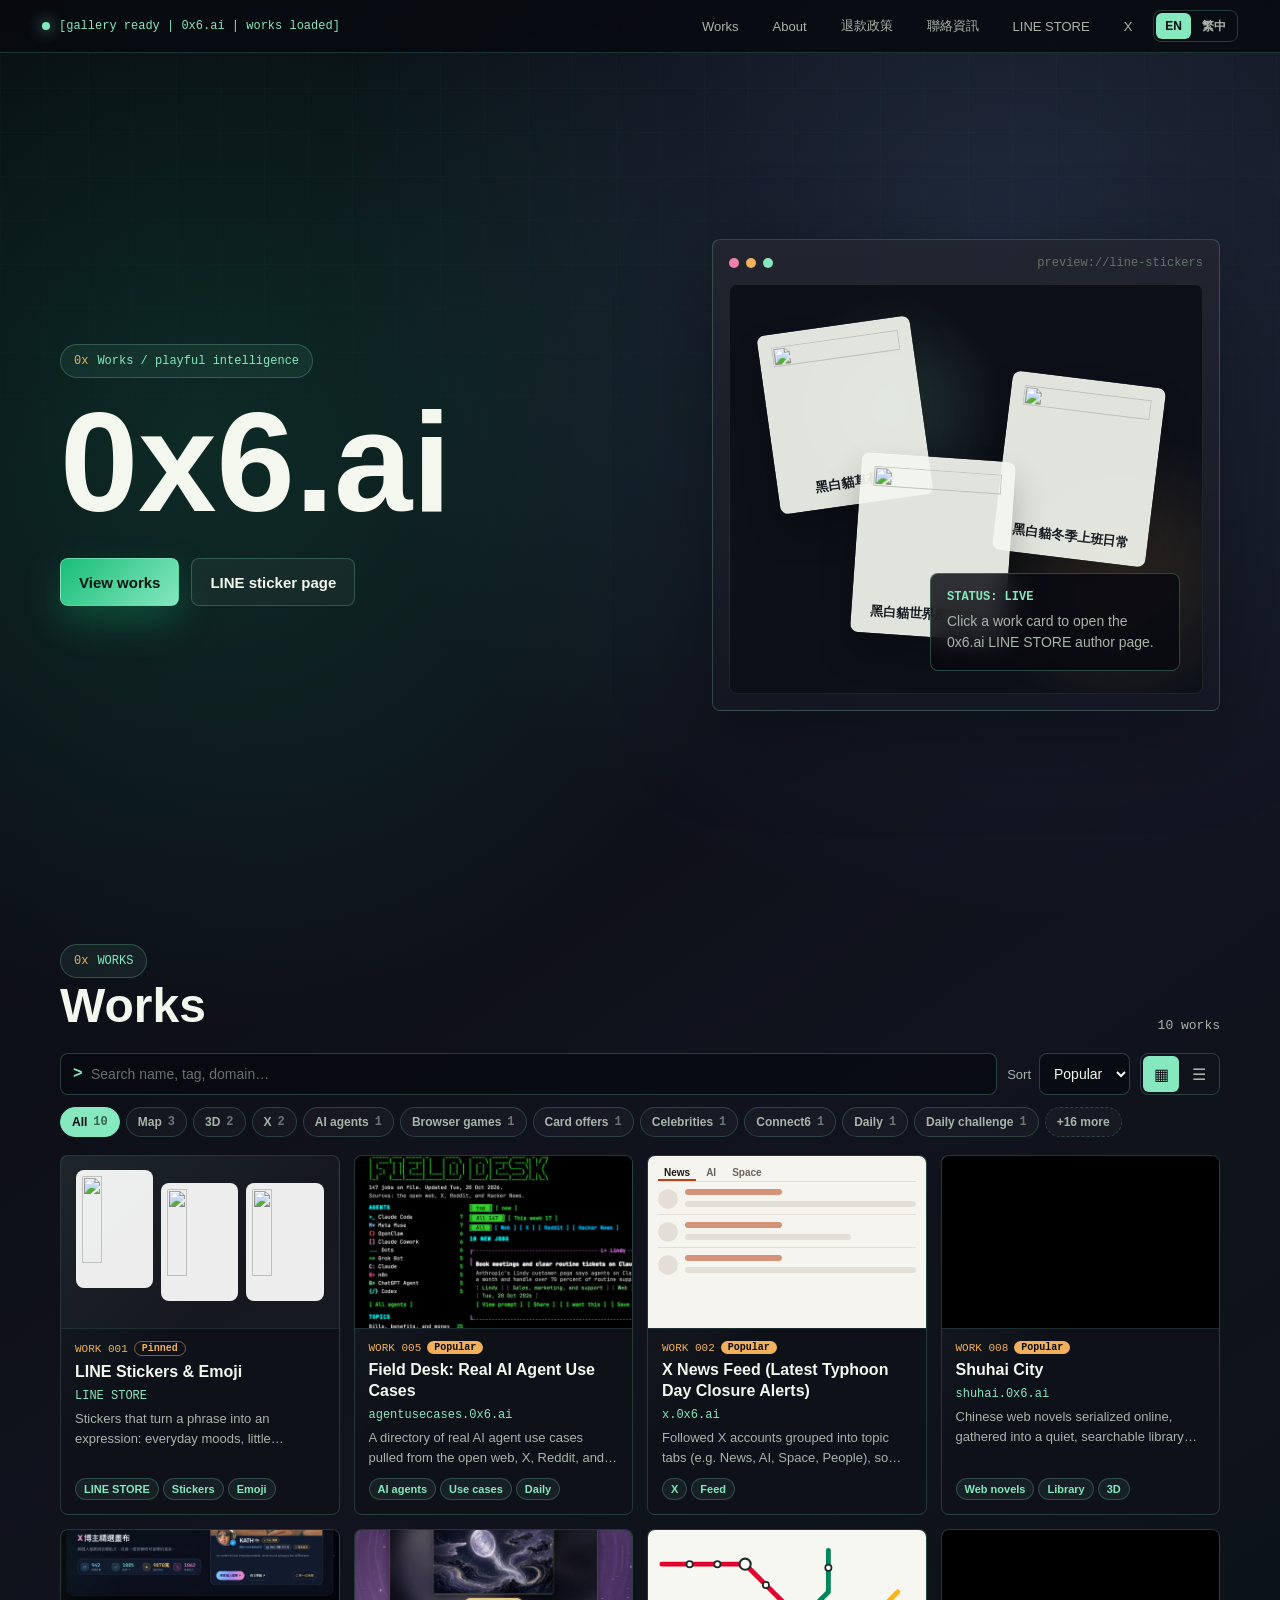
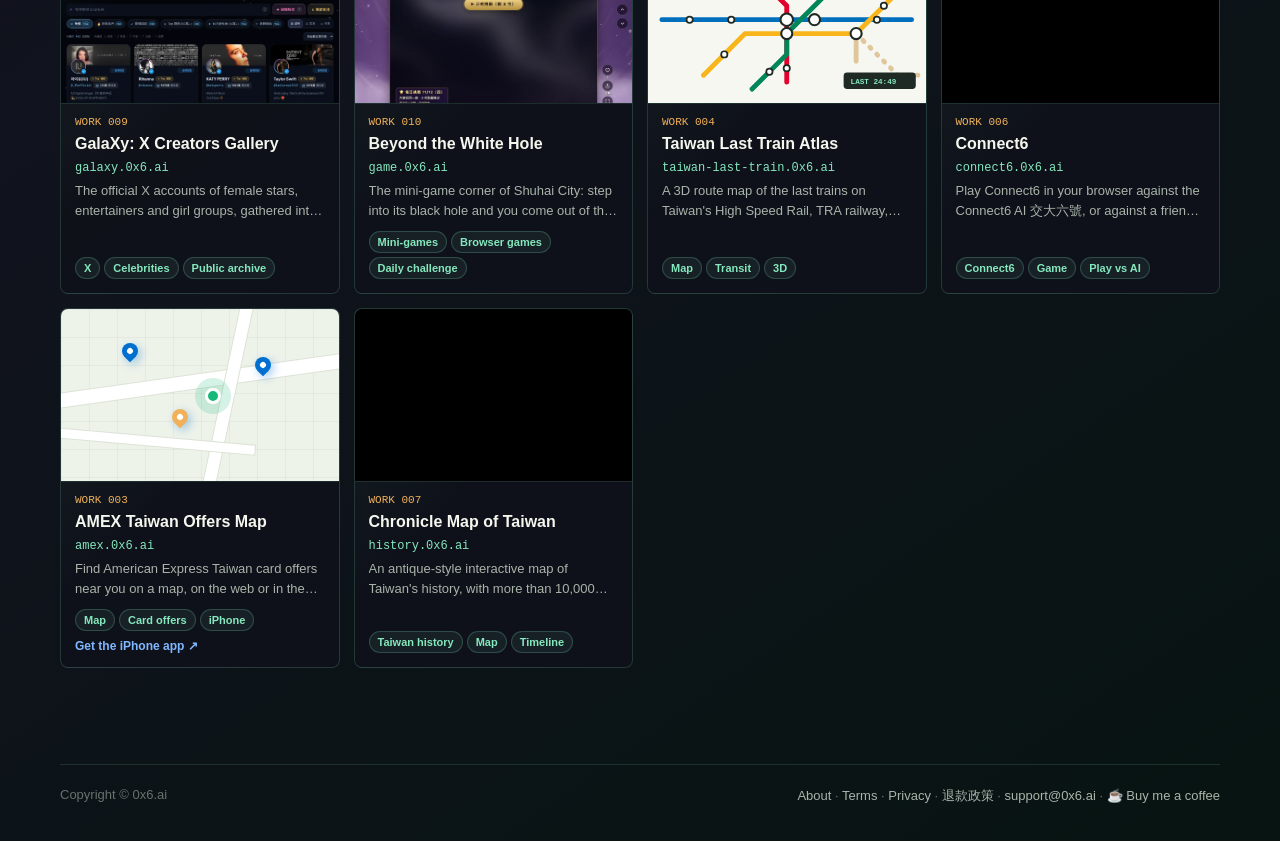
==== commit 2a5e90c3: "Add Japanese privacy policy and external transmission page for 美運優惠 美運優惠 goes on sale in Japan with " ====
--- a/index.html
+++ b/index.html
@@ -48,7 +48,7 @@
       "name": "0x6.ai",
       "url": "https://0x6.ai/",
       "logo": "https://0x6.ai/icon-512.png",
-      "email": "mailto:0x6@mail.grokbot.com",
+      "email": "mailto:support@0x6.ai",
       "sameAs": [
         "https://x.0x6.ai/",
         "https://store.line.me/stickershop/author/5344394/zh-Hant"
@@ -1032,7 +1032,7 @@
         <li><a href="#works" data-i18n="navWorks">作品</a></li>
         <li><a href="/about.html" data-i18n="navAbout">關於</a></li>
         <li><a href="/refund.html">退款政策</a></li>
-        <li><a href="mailto:0x6@mail.grokbot.com">聯絡資訊</a></li>
+        <li><a href="mailto:support@0x6.ai">聯絡資訊</a></li>
         <li><a href="https://store.line.me/stickershop/author/5344394/zh-Hant" data-line-store target="_blank" rel="noopener">LINE STORE</a></li>
         <li><a href="https://x.0x6.ai/" target="_blank" rel="noopener">X</a></li>
         <li>
@@ -1109,7 +1109,7 @@
 
     <footer class="footer">
       <span>Copyright © 0x6.ai</span>
-      <span class="footer-links"><a href="/about.html" data-i18n="navAbout">關於</a> · <a href="/terms.html" data-i18n="navTerms">服務條款</a> · <a href="/privacy.html" data-i18n="navPrivacy">隱私權政策</a> · <a href="/refund.html">退款政策</a> · <a href="mailto:0x6@mail.grokbot.com">0x6@mail.grokbot.com</a> · <a href="/donate/" data-i18n="coffee">☕ 請我喝杯咖啡</a></span>
+      <span class="footer-links"><a href="/about.html" data-i18n="navAbout">關於</a> · <a href="/terms.html" data-i18n="navTerms">服務條款</a> · <a href="/privacy.html" data-i18n="navPrivacy">隱私權政策</a> · <a href="/refund.html">退款政策</a> · <a href="mailto:support@0x6.ai">support@0x6.ai</a> · <a href="/donate/" data-i18n="coffee">☕ 請我喝杯咖啡</a></span>
     </footer>
   </main>
 
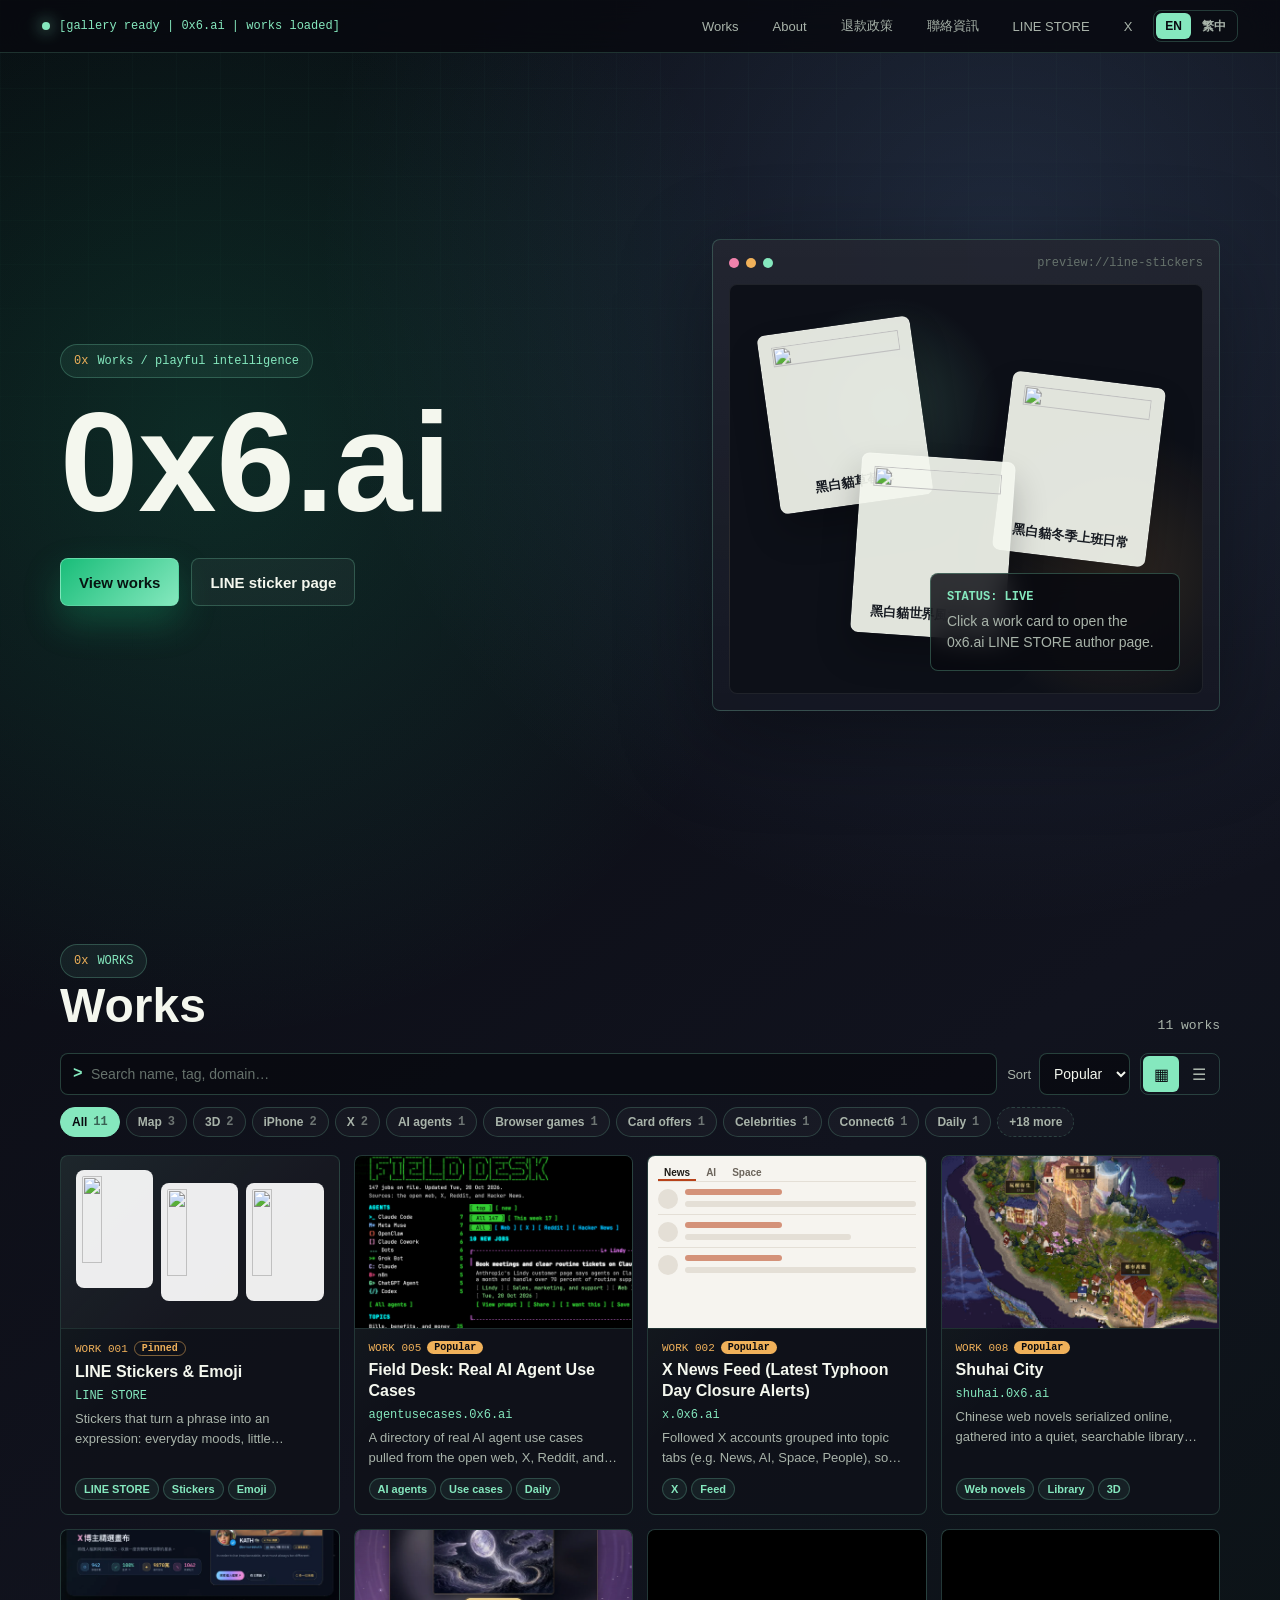
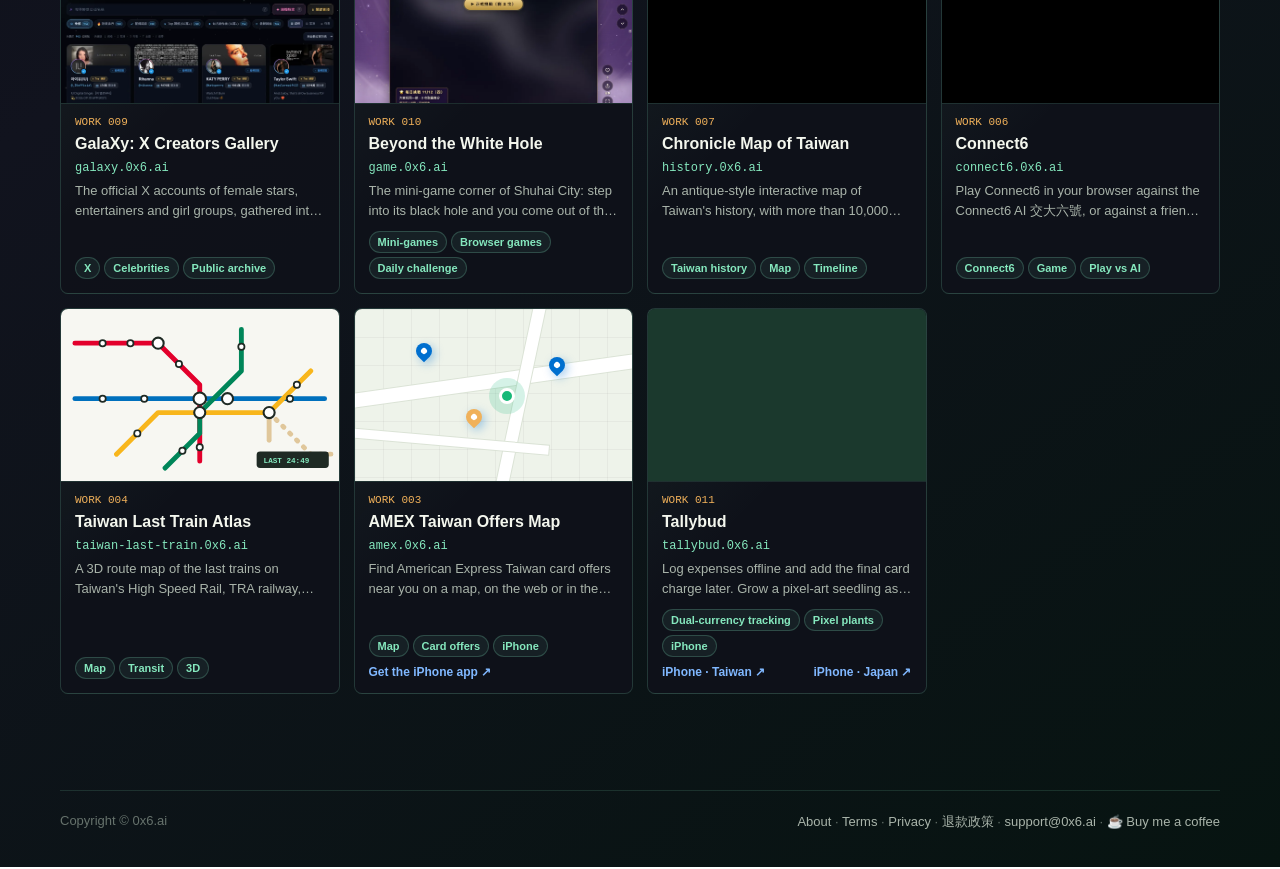
==== commit 0ef3de97: "Add Tallybud to the portfolio" ====
--- a/index.html
+++ b/index.html
@@ -883,6 +883,8 @@
     .tile-thumb .metro-visual svg { min-height: 0; }
     .tile-thumb .generic-visual { min-height: 0; font-size: 13px; padding: 10px; text-align: center; word-break: break-all; }
     .tile-thumb .cover-visual img { aspect-ratio: auto; height: 100%; }
+    #tallybud .cover-visual { background: #1b392d; }
+    #tallybud .cover-visual img { object-fit: contain; image-rendering: pixelated; }
     .tile-thumb .work-visual { display: flex; align-items: center; justify-content: center; gap: 8px; padding: 14px; background: rgba(255, 255, 255, 0.03); }
     .tile-thumb .work-visual img { width: auto; height: 82%; max-width: 31%; padding: 6px; }
     .tile-thumb .work-visual img:only-child { max-width: none; }
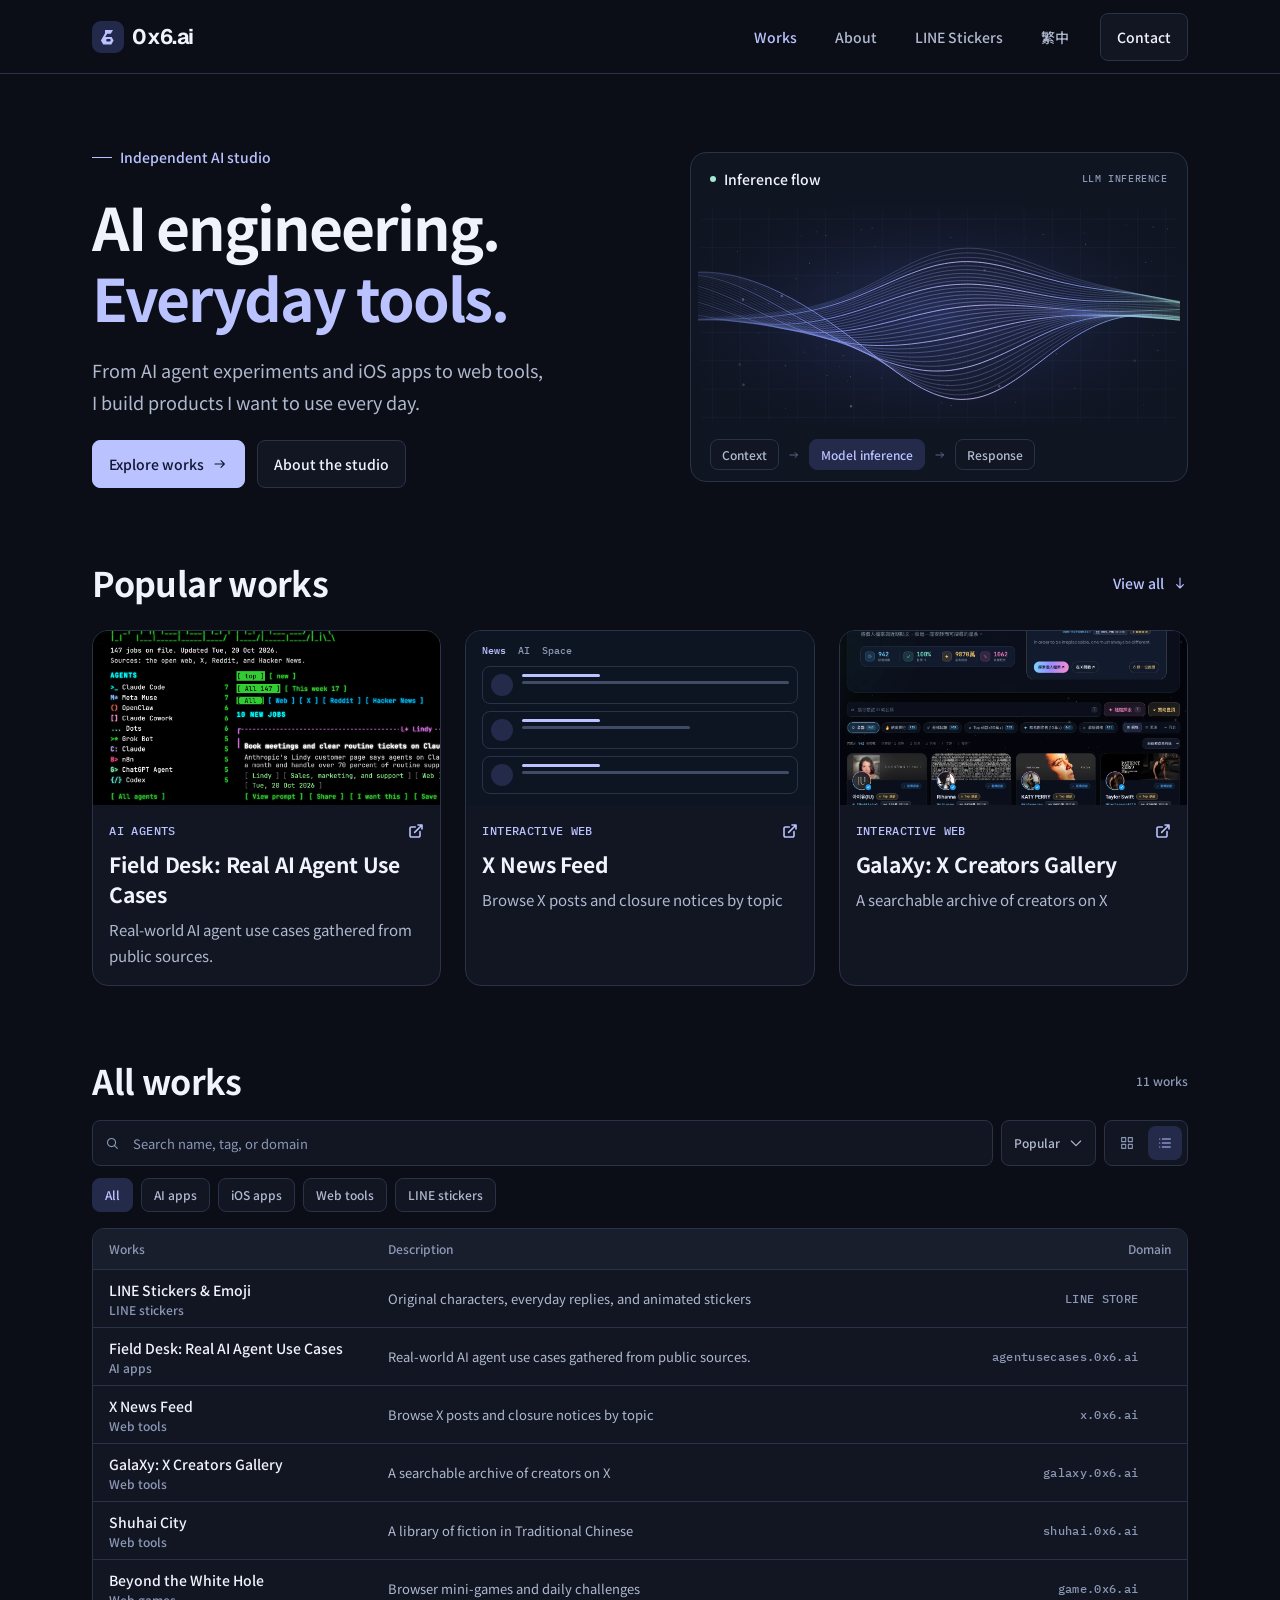
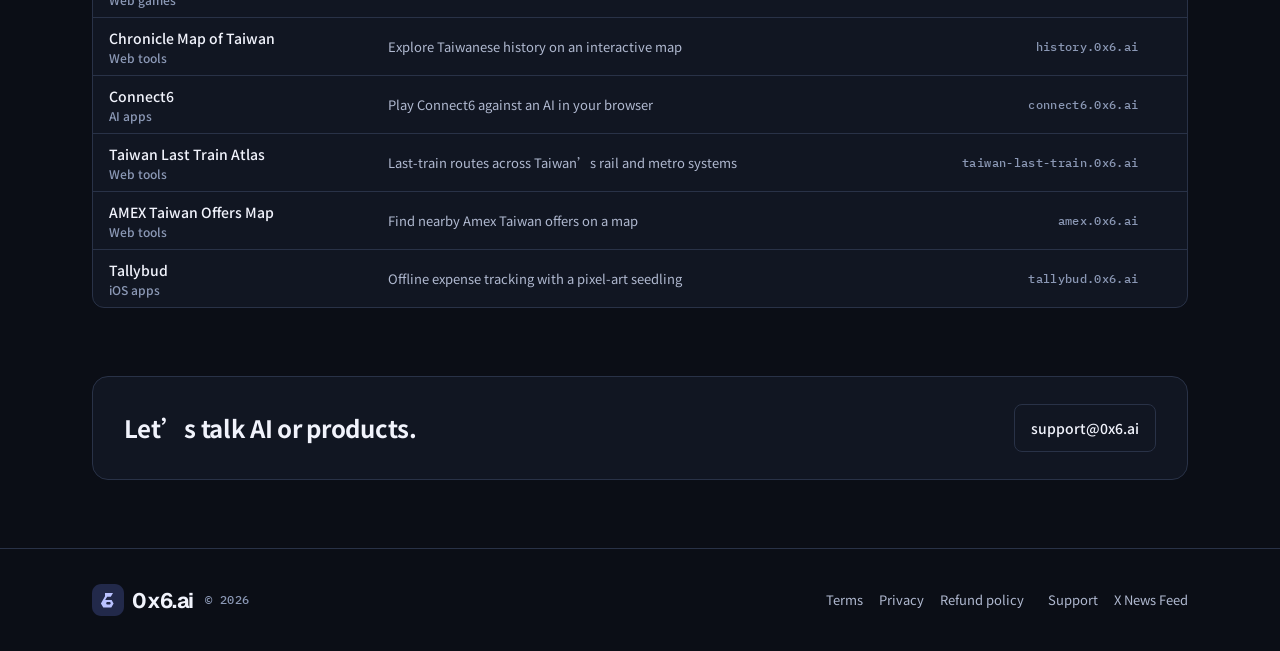
==== commit 76dcc6b1: "Redesign the 0x6.ai portfolio for desktop and mobile" ====
--- a/index.html
+++ b/index.html
@@ -4,13 +4,13 @@
   <meta charset="UTF-8">
   <meta name="viewport" content="width=device-width, initial-scale=1.0">
   <title>0x6.ai | 作品集</title>
-  <meta name="description" data-i18n-attr="content:metaDesc" content="0x6.ai 的作品展示：美國運通台灣優惠地圖、X 動態新聞，以及 LINE 貼圖與表情貼。">
+  <meta name="description" data-i18n-attr="content:metaDesc" content="0x6.ai 是獨立 AI 工作室，分享 AI Agent 實驗、iOS App 與網路工具。">
   <link rel="canonical" href="https://0x6.ai/">
   <meta property="og:site_name" content="0x6.ai">
   <meta property="og:type" content="website">
   <meta property="og:url" content="https://0x6.ai/">
   <meta property="og:title" content="0x6.ai | Works">
-  <meta property="og:description" data-i18n-attr="content:ogDesc" content="0x6.ai 的作品展示：美國運通台灣優惠地圖、X 動態新聞，以及 LINE 貼圖與表情貼。">
+  <meta property="og:description" data-i18n-attr="content:ogDesc" content="0x6.ai 是獨立 AI 工作室，分享 AI Agent 實驗、iOS App 與網路工具。">
   <meta property="og:image" content="https://0x6.ai/og-image.png">
   <meta property="og:image:width" content="1200">
   <meta property="og:image:height" content="630">
@@ -19,9 +19,9 @@
   <meta property="og:locale:alternate" content="en_US">
   <meta name="twitter:card" content="summary_large_image">
   <meta name="twitter:title" content="0x6.ai | Works">
-  <meta name="twitter:description" content="0x6.ai 的作品展示：美國運通台灣優惠地圖、X 動態新聞，以及 LINE 貼圖與表情貼。">
+  <meta name="twitter:description" content="0x6.ai 是獨立 AI 工作室，分享 AI Agent 實驗、iOS App 與網路工具。">
   <meta name="twitter:image" content="https://0x6.ai/og-image.png">
-  <meta name="theme-color" content="#08090f">
+  <meta name="theme-color" content="#0b0e16">
   <link rel="icon" href="/favicon.svg" type="image/svg+xml">
   <link rel="icon" href="/favicon.ico" sizes="any">
   <link rel="apple-touch-icon" href="/apple-touch-icon.png">
@@ -57,1216 +57,138 @@
   ]
 }
   </script>
-  <style>
-    *, *::before, *::after {
-      box-sizing: border-box;
-      margin: 0;
-      padding: 0;
-    }
-
-    :root {
-      --bg: #08090f;
-      --bg-soft: #11131e;
-      --panel: rgba(21, 24, 36, 0.86);
-      --panel-strong: rgba(15, 17, 26, 0.94);
-      --line: rgba(133, 232, 190, 0.25);
-      --line-strong: rgba(133, 232, 190, 0.58);
-      --mint: #85e8be;
-      --mint-deep: #17b978;
-      --ink: #f4f7ee;
-      --muted: #a9b4aa;
-      --quiet: #66726c;
-      --warm: #f0b15a;
-      --pink: #f082ac;
-      --blue: #80b8ff;
-      --shadow: rgba(0, 0, 0, 0.32);
-    }
-
-    html {
-      scroll-behavior: smooth;
-    }
-
-    body {
-      min-height: 100vh;
-      color: var(--ink);
-      font-family: ui-sans-serif, -apple-system, BlinkMacSystemFont, "Segoe UI",
-        "Noto Sans TC", "Microsoft JhengHei", sans-serif;
-      background:
-        radial-gradient(circle at 16% 18%, rgba(23, 185, 120, 0.18), transparent 26%),
-        radial-gradient(circle at 78% 10%, rgba(128, 184, 255, 0.16), transparent 28%),
-        linear-gradient(145deg, #08090f 0%, #11131e 52%, #071411 100%);
-      overflow-x: hidden;
-    }
-
-    body::before {
-      content: "";
-      position: fixed;
-      inset: 0;
-      pointer-events: none;
-      background-image:
-        linear-gradient(rgba(133, 232, 190, 0.035) 1px, transparent 1px),
-        linear-gradient(90deg, rgba(133, 232, 190, 0.035) 1px, transparent 1px);
-      background-size: 44px 44px;
-      mask-image: linear-gradient(to bottom, rgba(0, 0, 0, 0.72), transparent 78%);
-      z-index: 0;
-    }
-
-    a {
-      color: inherit;
-      text-decoration: none;
-    }
-
-    img {
-      display: block;
-      max-width: 100%;
-    }
-
-    .particle {
-      position: fixed;
-      width: var(--size);
-      height: var(--size);
-      border-radius: 999px;
-      background: var(--color);
-      box-shadow: 0 0 18px var(--color);
-      pointer-events: none;
-      opacity: 0;
-      z-index: 1;
-      animation: float-up var(--speed) linear infinite;
-      animation-delay: var(--delay);
-    }
-
-    @keyframes float-up {
-      0% {
-        transform: translate3d(var(--x), 104vh, 0) scale(0.65);
-        opacity: 0;
-      }
-      8% {
-        opacity: 0.72;
-      }
-      82% {
-        opacity: 0.36;
-      }
-      100% {
-        transform: translate3d(calc(var(--x) + var(--drift)), -10vh, 0) scale(1);
-        opacity: 0;
-      }
-    }
-
-    .status-bar {
-      position: fixed;
-      top: 0;
-      left: 0;
-      right: 0;
-      z-index: 20;
-      display: flex;
-      align-items: center;
-      justify-content: space-between;
-      gap: 16px;
-      min-height: 48px;
-      padding: 10px clamp(16px, 4vw, 42px);
-      border-bottom: 1px solid rgba(133, 232, 190, 0.18);
-      background: rgba(8, 9, 15, 0.82);
-      backdrop-filter: blur(18px);
-    }
-
-    .status-left,
-    .status-right {
-      display: flex;
-      align-items: center;
-      min-width: 0;
-    }
-
-    .status-left {
-      gap: 9px;
-    }
-
-    .pulse {
-      width: 8px;
-      height: 8px;
-      border-radius: 999px;
-      background: var(--mint);
-      box-shadow: 0 0 16px var(--mint);
-      animation: pulse 1.8s ease-in-out infinite;
-      flex: 0 0 auto;
-    }
-
-    @keyframes pulse {
-      0%, 100% {
-        opacity: 0.38;
-        transform: scale(0.8);
-      }
-      50% {
-        opacity: 1;
-        transform: scale(1.26);
-      }
-    }
-
-    .status-text {
-      color: var(--mint);
-      font-family: ui-monospace, SFMono-Regular, Menlo, Monaco, Consolas, monospace;
-      font-size: 12px;
-      letter-spacing: 0;
-      overflow: hidden;
-      text-overflow: ellipsis;
-      white-space: nowrap;
-    }
-
-    .nav-links {
-      display: flex;
-      align-items: center;
-      gap: 8px;
-      list-style: none;
-    }
-
-    .nav-links a {
-      display: inline-flex;
-      align-items: center;
-      min-height: 30px;
-      padding: 0 12px;
-      border: 1px solid transparent;
-      border-radius: 8px;
-      color: var(--muted);
-      font-size: 13px;
-      transition: 160ms ease;
-    }
-
-    .nav-links a:hover {
-      border-color: rgba(133, 232, 190, 0.28);
-      color: var(--ink);
-      background: rgba(133, 232, 190, 0.07);
-    }
-
-    .lang-switch {
-      display: inline-flex;
-      gap: 2px;
-      padding: 2px;
-      border: 1px solid rgba(133, 232, 190, 0.22);
-      border-radius: 8px;
-    }
-
-    .lang-switch button {
-      min-height: 26px;
-      padding: 0 9px;
-      border: 0;
-      border-radius: 6px;
-      color: var(--muted);
-      background: transparent;
-      font: inherit;
-      font-size: 12px;
-      font-weight: 800;
-      cursor: pointer;
-      transition: 160ms ease;
-    }
-
-    .lang-switch button:hover {
-      color: var(--ink);
-    }
-
-    .lang-switch button[aria-pressed="true"] {
-      color: #08090f;
-      background: var(--mint);
-    }
-
-    .page {
-      position: relative;
-      z-index: 2;
-      width: min(1160px, calc(100% - 32px));
-      margin: 0 auto;
-      padding: 92px 0 36px;
-    }
-
-    .hero {
-      min-height: calc(100vh - 92px);
-      display: grid;
-      grid-template-columns: minmax(0, 1.02fr) minmax(320px, 0.88fr);
-      align-items: center;
-      gap: clamp(28px, 5vw, 70px);
-      padding-bottom: 42px;
-    }
-
-    .eyebrow {
-      display: inline-flex;
-      align-items: center;
-      gap: 9px;
-      min-height: 34px;
-      padding: 0 13px;
-      border: 1px solid rgba(133, 232, 190, 0.24);
-      border-radius: 999px;
-      background: rgba(133, 232, 190, 0.07);
-      color: var(--mint);
-      font-family: ui-monospace, SFMono-Regular, Menlo, Monaco, Consolas, monospace;
-      font-size: 12px;
-    }
-
-    .eyebrow::before {
-      content: "0x";
-      color: var(--warm);
-    }
-
-    h1 {
-      margin-top: 22px;
-      font-size: clamp(58px, 11vw, 148px);
-      line-height: 0.9;
-      letter-spacing: 0;
-      font-weight: 850;
-    }
-
-    .actions {
-      display: flex;
-      flex-wrap: wrap;
-      gap: 12px;
-      margin-top: 32px;
-    }
-
-    .button {
-      display: inline-flex;
-      align-items: center;
-      justify-content: center;
-      gap: 10px;
-      min-height: 48px;
-      padding: 0 18px;
-      border: 1px solid rgba(133, 232, 190, 0.24);
-      border-radius: 8px;
-      color: var(--ink);
-      background: rgba(255, 255, 255, 0.04);
-      font-size: 15px;
-      font-weight: 700;
-      transition: 180ms ease;
-    }
-
-    .button.primary {
-      border-color: rgba(133, 232, 190, 0.54);
-      background: linear-gradient(135deg, #19bd79, #85e8be);
-      color: #071411;
-      box-shadow: 0 16px 36px rgba(23, 185, 120, 0.28);
-    }
-
-    .button:hover {
-      transform: translateY(-2px);
-      border-color: var(--line-strong);
-      box-shadow: 0 18px 36px var(--shadow);
-    }
-
-    .button:focus-visible,
-    .work-card:focus-visible {
-      outline: 3px solid rgba(133, 232, 190, 0.38);
-      outline-offset: 4px;
-    }
-
-    .console {
-      display: grid;
-      gap: 14px;
-      padding: 16px;
-      border: 1px solid rgba(133, 232, 190, 0.22);
-      border-radius: 8px;
-      background:
-        linear-gradient(180deg, rgba(255, 255, 255, 0.055), transparent),
-        var(--panel);
-      box-shadow: 0 24px 90px rgba(0, 0, 0, 0.36);
-    }
-
-    .console-top {
-      display: flex;
-      align-items: center;
-      justify-content: space-between;
-      gap: 12px;
-      color: var(--quiet);
-      font-family: ui-monospace, SFMono-Regular, Menlo, Monaco, Consolas, monospace;
-      font-size: 12px;
-    }
-
-    .dots {
-      display: flex;
-      gap: 7px;
-    }
-
-    .dots span {
-      width: 10px;
-      height: 10px;
-      border-radius: 999px;
-      background: var(--quiet);
-    }
-
-    .dots span:nth-child(1) {
-      background: var(--pink);
-    }
-
-    .dots span:nth-child(2) {
-      background: var(--warm);
-    }
-
-    .dots span:nth-child(3) {
-      background: var(--mint);
-    }
-
-    .preview-stage {
-      position: relative;
-      min-height: 410px;
-      overflow: hidden;
-      border: 1px solid rgba(255, 255, 255, 0.08);
-      border-radius: 8px;
-      background:
-        radial-gradient(circle at 34% 30%, rgba(133, 232, 190, 0.18), transparent 26%),
-        radial-gradient(circle at 82% 70%, rgba(240, 177, 90, 0.15), transparent 30%),
-        #0d1018;
-    }
-
-    .sticker-stack {
-      position: absolute;
-      inset: 22px;
-    }
-
-    .sticker {
-      position: absolute;
-      width: 154px;
-      min-height: 172px;
-      padding: 12px;
-      border: 1px solid rgba(255, 255, 255, 0.14);
-      border-radius: 8px;
-      background: rgba(244, 247, 238, 0.92);
-      box-shadow: 0 20px 34px rgba(0, 0, 0, 0.24);
-      transition: transform 220ms ease, box-shadow 220ms ease;
-    }
-
-    .sticker:hover {
-      transform: translateY(-6px) rotate(var(--rotate-hover));
-      box-shadow: 0 28px 48px rgba(0, 0, 0, 0.32);
-    }
-
-    .sticker img {
-      width: 100%;
-      aspect-ratio: 1;
-      object-fit: contain;
-    }
-
-    .sticker span {
-      display: block;
-      margin-top: 8px;
-      color: #171b22;
-      font-size: 13px;
-      font-weight: 800;
-      line-height: 1.35;
-      text-align: center;
-    }
-
-    .sticker:nth-child(1) {
-      top: 18px;
-      left: 16px;
-      transform: rotate(-8deg);
-      --rotate-hover: -3deg;
-    }
-
-    .sticker:nth-child(2) {
-      top: 72px;
-      right: 24px;
-      transform: rotate(7deg);
-      --rotate-hover: 3deg;
-    }
-
-    .sticker:nth-child(3) {
-      left: 104px;
-      bottom: 34px;
-      transform: rotate(4deg);
-      --rotate-hover: 0deg;
-    }
-
-    .signal-card {
-      position: absolute;
-      right: 22px;
-      bottom: 22px;
-      width: min(250px, calc(100% - 44px));
-      padding: 16px;
-      border: 1px solid rgba(133, 232, 190, 0.28);
-      border-radius: 8px;
-      background: rgba(8, 9, 15, 0.82);
-      backdrop-filter: blur(14px);
-    }
-
-    .signal-card b {
-      display: block;
-      margin-bottom: 7px;
-      color: var(--mint);
-      font-family: ui-monospace, SFMono-Regular, Menlo, Monaco, Consolas, monospace;
-      font-size: 12px;
-    }
-
-    .signal-card p {
-      color: var(--muted);
-      font-size: 14px;
-      line-height: 1.55;
-    }
-
-    .loading-panel {
-      display: grid;
-      place-items: center;
-      min-height: 100%;
-      padding: 24px;
-      color: var(--mint);
-      font-family: ui-monospace, SFMono-Regular, Menlo, Monaco, Consolas, monospace;
-      font-size: 13px;
-      text-align: center;
-    }
-
-    .loading-panel::before {
-      content: "";
-      width: 36px;
-      height: 36px;
-      margin-bottom: 14px;
-      border: 2px solid rgba(133, 232, 190, 0.18);
-      border-top-color: var(--mint);
-      border-radius: 999px;
-      animation: spin 900ms linear infinite;
-    }
-
-    @keyframes spin {
-      to {
-        transform: rotate(1turn);
-      }
-    }
-
-    .section {
-      padding: 44px 0 24px;
-    }
-
-    .section-head {
-      display: flex;
-      align-items: end;
-      justify-content: space-between;
-      gap: 18px;
-      margin-bottom: 20px;
-    }
-
-    .section h2 {
-      font-size: clamp(28px, 4vw, 48px);
-      letter-spacing: 0;
-    }
-
-    .work-card {
-      display: grid;
-      grid-template-columns: minmax(260px, 0.72fr) minmax(0, 1fr);
-      gap: clamp(18px, 4vw, 42px);
-      align-items: center;
-      padding: clamp(16px, 3vw, 30px);
-      border: 1px solid rgba(133, 232, 190, 0.22);
-      border-radius: 8px;
-      background:
-        linear-gradient(135deg, rgba(133, 232, 190, 0.1), transparent 42%),
-        var(--panel-strong);
-      box-shadow: 0 24px 70px rgba(0, 0, 0, 0.24);
-      transition: 180ms ease;
-    }
-
-    .work-card:hover {
-      border-color: var(--line-strong);
-      transform: translateY(-3px);
-    }
-
-    .work-visual {
-      display: grid;
-      grid-template-columns: repeat(2, minmax(0, 1fr));
-      gap: 10px;
-    }
-
-    .work-visual img {
-      width: 100%;
-      aspect-ratio: 1;
-      object-fit: contain;
-      padding: 10px;
-      border-radius: 8px;
-      background: rgba(255, 255, 255, 0.92);
-    }
-
-    .work-visual img:first-child {
-      grid-row: span 2;
-      align-self: stretch;
-    }
-
-    .works-gap {
-      margin-top: 28px;
-    }
-
-    .x-visual {
-      display: grid;
-      gap: 10px;
-      padding: 14px;
-      border-radius: 8px;
-      background: #f6f4ef;
-      color: #1c1915;
-    }
-
-    .x-tabs {
-      display: flex;
-      gap: 4px;
-      border-bottom: 1px solid #e4dfd6;
-      font-size: 13px;
-      font-weight: 700;
-    }
-
-    .x-tabs span {
-      padding: 6px 10px;
-      color: #6b645b;
-    }
-
-    .x-tabs span:first-child {
-      color: #1c1915;
-      box-shadow: inset 0 -2px 0 #b8421a;
-    }
-
-    .x-post {
-      display: grid;
-      grid-template-columns: 30px 1fr;
-      gap: 4px 10px;
-      padding: 8px 0;
-      border-bottom: 1px solid #e4dfd6;
-    }
-
-    .x-post:last-child {
-      border-bottom: 0;
-    }
-
-    .x-avatar {
-      grid-row: span 2;
-      width: 30px;
-      height: 30px;
-      border-radius: 50%;
-      background: #e4dfd6;
-    }
-
-    .x-line {
-      height: 9px;
-      border-radius: 999px;
-      background: #e4dfd6;
-    }
-
-    .x-line.name {
-      width: 42%;
-      background: #b8421a;
-      opacity: 0.55;
-    }
-
-    .x-line.short {
-      width: 72%;
-    }
-
-    .map-visual {
-      position: relative;
-      min-height: 230px;
-      border-radius: 8px;
-      overflow: hidden;
-      background:
-        linear-gradient(rgba(0, 0, 0, 0.04) 1px, transparent 1px) 0 0 / 28px 28px,
-        linear-gradient(90deg, rgba(0, 0, 0, 0.04) 1px, transparent 1px) 0 0 / 28px 28px,
-        #eef3ea;
-    }
-
-    .metro-visual { background: #f7f7f2; display: grid; place-items: center; }
-    .metro-visual svg { width: 100%; height: 100%; min-height: 230px; display: block; }
-
-    .map-road { position: absolute; background: #fff; box-shadow: 0 0 0 1px #dbe3d6; }
-    .map-road.r1 { left: -10%; right: -10%; top: 38%; height: 14px; transform: rotate(-8deg); }
-    .map-road.r2 { top: -10%; bottom: -10%; left: 58%; width: 12px; transform: rotate(12deg); }
-    .map-road.r3 { left: -10%; right: 30%; top: 74%; height: 9px; transform: rotate(5deg); }
-
-    .map-pin {
-      position: absolute;
-      width: 22px;
-      height: 22px;
-      border-radius: 50% 50% 50% 0;
-      background: #006fcf;
-      transform: rotate(-45deg);
-      box-shadow: 0 4px 10px rgba(0, 111, 207, 0.35);
-    }
-
-    .map-pin::after { content: ""; position: absolute; inset: 7px; border-radius: 50%; background: #fff; }
-    .map-pin.p1 { left: 22%; top: 20%; }
-    .map-pin.p2 { left: 70%; top: 28%; }
-    .map-pin.p3 { left: 40%; top: 58%; background: #f0b15a; }
-
-    .map-me {
-      position: absolute;
-      left: 52%;
-      top: 46%;
-      width: 16px;
-      height: 16px;
-      border: 3px solid #fff;
-      border-radius: 50%;
-      background: #17b978;
-      box-shadow: 0 0 0 10px rgba(23, 185, 120, 0.18);
-    }
-
-    .generic-visual {
-      display: grid;
-      place-items: center;
-      min-height: 200px;
-      border-radius: 8px;
-      background: rgba(255, 255, 255, 0.04);
-      color: var(--mint);
-      font-family: ui-monospace, SFMono-Regular, Menlo, Monaco, Consolas, monospace;
-    }
-
-    .cover-visual {
-      border-radius: 8px;
-      overflow: hidden;
-      background: #000;
-    }
-
-    .cover-visual img {
-      display: block;
-      width: 100%;
-      height: 100%;
-      aspect-ratio: 1;
-      object-fit: cover;
-      padding: 0;
-    }
-
-    div.work-card:hover { transform: none; }
-
-    .work-actions {
-      display: flex;
-      flex-wrap: wrap;
-      gap: 12px;
-    }
-
-    .tag-row {
-      display: flex;
-      flex-wrap: wrap;
-      gap: 8px;
-      margin-bottom: 18px;
-    }
-
-    .tag {
-      display: inline-flex;
-      align-items: center;
-      min-height: 28px;
-      padding: 0 10px;
-      border: 1px solid rgba(133, 232, 190, 0.22);
-      border-radius: 999px;
-      color: var(--mint);
-      background: rgba(133, 232, 190, 0.07);
-      font-size: 12px;
-      font-weight: 800;
-    }
-
-    .work-content h3 {
-      font-size: clamp(26px, 3.6vw, 42px);
-      line-height: 1.16;
-      letter-spacing: 0;
-      margin-bottom: 14px;
-    }
-
-    .work-content p {
-      color: var(--muted);
-      font-size: 17px;
-      line-height: 1.8;
-    }
-
-    .metrics {
-      display: grid;
-      grid-template-columns: repeat(3, minmax(0, 1fr));
-      gap: 10px;
-      margin: 24px 0;
-    }
-
-    .metric {
-      min-height: 78px;
-      padding: 14px;
-      border: 1px solid rgba(255, 255, 255, 0.08);
-      border-radius: 8px;
-      background: rgba(255, 255, 255, 0.04);
-    }
-
-    .metric strong {
-      display: block;
-      color: var(--ink);
-      font-size: 24px;
-      line-height: 1;
-    }
-
-    .metric span {
-      display: block;
-      margin-top: 8px;
-      color: var(--quiet);
-      font-size: 12px;
-      line-height: 1.35;
-    }
-
-    .footer {
-      display: flex;
-      flex-wrap: wrap;
-      justify-content: space-between;
-      gap: 18px;
-      margin-top: 52px;
-      padding-top: 22px;
-      border-top: 1px solid rgba(133, 232, 190, 0.14);
-      color: var(--quiet);
-      font-size: 13px;
-    }
-
-    .footer a {
-      color: var(--muted);
-    }
-
-    .footer a:hover {
-      color: var(--mint);
-    }
-
-    .toast {
-      position: fixed;
-      left: 50%;
-      bottom: 22px;
-      z-index: 40;
-      transform: translateX(-50%) translateY(18px);
-      padding: 11px 14px;
-      border: 1px solid rgba(133, 232, 190, 0.4);
-      border-radius: 8px;
-      color: var(--mint);
-      background: rgba(8, 9, 15, 0.9);
-      box-shadow: 0 16px 40px rgba(0, 0, 0, 0.28);
-      opacity: 0;
-      transition: 180ms ease;
-      pointer-events: none;
-    }
-
-    .toast.show {
-      opacity: 1;
-      transform: translateX(-50%) translateY(0);
-    }
-
-    /* ---- Works browser ---- */
-    .sr-only { position: absolute; width: 1px; height: 1px; overflow: hidden; clip: rect(0 0 0 0); white-space: nowrap; }
-    .works-count { color: var(--muted); font-family: ui-monospace, SFMono-Regular, Menlo, Monaco, Consolas, monospace; font-size: 13px; }
-    .works-toolbar { display: flex; flex-wrap: wrap; gap: 10px; align-items: center; margin-bottom: 12px; }
-    .works-search { flex: 1 1 280px; position: relative; }
-    .works-search::before { content: ">"; position: absolute; left: 13px; top: 50%; transform: translateY(-50%); color: var(--mint); font-family: ui-monospace, Menlo, monospace; font-weight: 700; pointer-events: none; }
-    .works-search input, .works-sort select {
-      width: 100%; min-height: 42px; border: 1px solid rgba(133, 232, 190, 0.24); border-radius: 8px;
-      color: var(--ink); background: rgba(8, 9, 15, 0.7); font: inherit; font-size: 14px;
-    }
-    .works-search input { padding: 0 12px 0 30px; }
-    .works-search input::placeholder { color: var(--quiet); }
-    .works-search input:focus, .works-sort select:focus { outline: none; border-color: var(--line-strong); box-shadow: 0 0 0 3px rgba(133, 232, 190, 0.16); }
-    .works-sort { display: inline-flex; align-items: center; gap: 8px; color: var(--muted); font-size: 13px; white-space: nowrap; }
-    .works-sort select { width: auto; padding: 0 10px; cursor: pointer; }
-    .works-view { display: inline-flex; gap: 2px; padding: 2px; border: 1px solid rgba(133, 232, 190, 0.22); border-radius: 8px; }
-    .works-view button { min-width: 36px; min-height: 36px; border: 0; border-radius: 6px; color: var(--muted); background: transparent; font-size: 16px; cursor: pointer; }
-    .works-view button[aria-pressed="true"] { color: #08090f; background: var(--mint); }
-    .works-chips { display: flex; flex-wrap: wrap; gap: 6px; margin-bottom: 18px; }
-    .chip {
-      display: inline-flex; align-items: center; gap: 6px; min-height: 30px; padding: 0 11px;
-      border: 1px solid rgba(133, 232, 190, 0.2); border-radius: 999px; color: var(--muted);
-      background: rgba(255, 255, 255, 0.03); font: inherit; font-size: 12px; font-weight: 700; cursor: pointer; transition: 140ms ease;
-    }
-    .chip:hover { color: var(--ink); border-color: var(--line-strong); }
-    .chip[aria-pressed="true"] { color: #08090f; background: var(--mint); border-color: var(--mint); }
-    .chip-n { opacity: 0.6; font-family: ui-monospace, Menlo, monospace; font-weight: 600; }
-    .chip-more { border-style: dashed; }
-
-    .works-grid { display: grid; grid-template-columns: repeat(4, minmax(0, 1fr)); gap: 14px; }
-    .work-tile {
-      position: relative; display: flex; flex-direction: column; min-width: 0; overflow: hidden;
-      border: 1px solid rgba(133, 232, 190, 0.18); border-radius: 8px;
-      background: linear-gradient(135deg, rgba(133, 232, 190, 0.07), transparent 46%), var(--panel-strong);
-      transition: 160ms ease;
-    }
-    .work-tile:hover { border-color: var(--line-strong); transform: translateY(-2px); box-shadow: 0 16px 40px rgba(0, 0, 0, 0.3); }
-    .work-tile:focus-within { outline: 2px solid rgba(133, 232, 190, 0.45); outline-offset: 2px; }
-    .tile-thumb { position: relative; aspect-ratio: 16 / 10; overflow: hidden; border-bottom: 1px solid rgba(133, 232, 190, 0.12); }
-    .tile-thumb > * { position: absolute; inset: 0; min-height: 0; height: 100%; border-radius: 0; }
-    .tile-thumb .x-visual { padding: 8px 10px; gap: 2px; align-content: start; }
-    .tile-thumb .x-tabs { font-size: 10px; }
-    .tile-thumb .x-tabs span { padding: 3px 6px; }
-    .tile-thumb .x-post { grid-template-columns: 20px 1fr; gap: 3px 7px; padding: 5px 0; }
-    .tile-thumb .x-avatar { width: 20px; height: 20px; }
-    .tile-thumb .x-line { height: 6px; }
-    .tile-thumb .map-pin { width: 16px; height: 16px; }
-    .tile-thumb .map-pin::after { inset: 5px; }
-    .tile-thumb .metro-visual svg { min-height: 0; }
-    .tile-thumb .generic-visual { min-height: 0; font-size: 13px; padding: 10px; text-align: center; word-break: break-all; }
-    .tile-thumb .cover-visual img { aspect-ratio: auto; height: 100%; }
-    #tallybud .cover-visual { background: #1b392d; }
-    #tallybud .cover-visual img { object-fit: contain; image-rendering: pixelated; }
-    .tile-thumb .work-visual { display: flex; align-items: center; justify-content: center; gap: 8px; padding: 14px; background: rgba(255, 255, 255, 0.03); }
-    .tile-thumb .work-visual img { width: auto; height: 82%; max-width: 31%; padding: 6px; }
-    .tile-thumb .work-visual img:only-child { max-width: none; }
-    .tile-body { display: flex; flex-direction: column; gap: 6px; flex: 1; padding: 12px 14px 14px; }
-    .tile-meta { display: flex; align-items: center; gap: 6px; color: var(--warm); font-family: ui-monospace, SFMono-Regular, Menlo, monospace; font-size: 11px; }
-    .tile-badge { padding: 1px 7px; border-radius: 999px; color: #08090f; background: var(--warm); font-family: inherit; font-size: 10px; font-weight: 800; }
-    .tile-badge.pin { color: var(--warm); background: transparent; border: 1px solid rgba(240, 177, 90, 0.5); }
-    .tile-title { font-size: 16px; line-height: 1.3; letter-spacing: 0; }
-    .tile-link { display: -webkit-box; -webkit-line-clamp: 2; -webkit-box-orient: vertical; overflow: hidden; }
-    a.tile-link:focus-visible { outline: none; }
-    a.tile-link::after { content: ""; position: absolute; inset: 0; z-index: 1; }
-    .tile-domain { color: var(--mint); font-family: ui-monospace, SFMono-Regular, Menlo, monospace; font-size: 12px; overflow: hidden; text-overflow: ellipsis; white-space: nowrap; }
-    .tile-desc { display: -webkit-box; -webkit-line-clamp: 2; -webkit-box-orient: vertical; overflow: hidden; color: var(--muted); font-size: 13px; line-height: 1.55; }
-    .tile-foot { display: flex; flex-wrap: wrap; align-items: center; justify-content: space-between; gap: 8px; margin-top: auto; padding-top: 4px; }
-    .tile-tags { display: flex; flex-wrap: wrap; gap: 4px; min-width: 0; }
-    .tile-tags .tag { min-height: 22px; padding: 0 8px; font-size: 11px; }
-    .tile-extra { position: relative; z-index: 2; color: var(--blue); font-size: 12px; font-weight: 700; white-space: nowrap; }
-    .tile-extra:hover { color: var(--ink); text-decoration: underline; }
-    .work-tile.is-coming { opacity: 0.7; }
-
-    .works-grid.is-list { grid-template-columns: 1fr; gap: 8px; }
-    .works-grid.is-list .work-tile { flex-direction: row; }
-    .works-grid.is-list .tile-thumb { flex: 0 0 168px; aspect-ratio: auto; min-height: 104px; border-bottom: 0; border-right: 1px solid rgba(133, 232, 190, 0.12); }
-    .works-grid.is-list .tile-body { padding: 10px 14px; gap: 4px; }
-    .works-grid.is-list .tile-desc { -webkit-line-clamp: 1; }
-
-    .works-empty { display: grid; justify-items: center; gap: 14px; padding: 48px 16px; border: 1px dashed rgba(133, 232, 190, 0.24); border-radius: 8px; color: var(--muted); text-align: center; }
-    .works-empty[hidden], .works-more [hidden] { display: none; }
-    .works-more { display: flex; justify-content: center; margin-top: 20px; }
-
-    @media (max-width: 1020px) { .works-grid { grid-template-columns: repeat(3, minmax(0, 1fr)); } }
-    @media (max-width: 760px) { .works-grid { grid-template-columns: repeat(2, minmax(0, 1fr)); } }
-    @media (max-width: 480px) {
-      .works-grid { gap: 10px; }
-      .tile-body { padding: 10px; gap: 4px; }
-      .tile-title { font-size: 14px; }
-      .tile-domain { font-size: 11px; }
-      .tile-desc { font-size: 12px; line-height: 1.5; }
-      .tile-tags .tag:nth-child(n + 3) { display: none; }
-      .works-grid.is-list .tile-desc { display: none; }
-      .works-grid.is-list .tile-thumb { flex-basis: 112px; }
-      .works-sort { flex: 1; }
-      .works-sort select { flex: 1; }
-      .works-more .button { width: 100%; }
-    }
-    @media (max-width: 340px) { .works-grid { grid-template-columns: 1fr; } }
-
-    @media (max-width: 860px) {
-      .status-bar {
-        align-items: flex-start;
-        flex-direction: column;
-        gap: 8px;
-      }
-
-      .page {
-        padding-top: 122px;
-      }
-
-      .hero,
-      .work-card {
-        grid-template-columns: 1fr;
-      }
-
-      .hero {
-        min-height: auto;
-      }
-
-      .console {
-        order: -1;
-      }
-
-      .section-head {
-        align-items: flex-start;
-        flex-direction: column;
-      }
-
-    }
-
-    @media (max-width: 560px) {
-      .page {
-        width: min(100% - 24px, 1160px);
-      }
-
-      .nav-links a {
-        padding: 0 8px;
-      }
-
-      h1 {
-        font-size: 64px;
-      }
-
-      .actions,
-      .button {
-        width: 100%;
-      }
-
-      .preview-stage {
-        min-height: 344px;
-      }
-
-      .sticker {
-        width: 126px;
-        min-height: 144px;
-      }
-
-      .sticker:nth-child(2) {
-        right: 4px;
-      }
-
-      .sticker:nth-child(3) {
-        left: 54px;
-        bottom: 68px;
-      }
-
-      .signal-card {
-        right: 12px;
-        bottom: 12px;
-        width: calc(100% - 24px);
-      }
-
-      .work-visual {
-        grid-template-columns: repeat(3, minmax(0, 1fr));
-      }
-
-      .work-visual img:first-child {
-        grid-row: auto;
-      }
-
-      .metrics {
-        grid-template-columns: 1fr;
-      }
-
-      .footer {
-        flex-direction: column;
-      }
-    }
-  </style>
+  <link rel="stylesheet" href="/site.css">
 </head>
 <body data-page="index">
-  <div class="status-bar" role="banner">
-    <div class="status-left">
-      <span class="pulse" aria-hidden="true"></span>
-      <span class="status-text" id="statusText">[gallery boot | 0x6.ai | loading works]</span>
+  <a class="skip-link" href="#main" data-i18n="skipContent">跳至主要內容</a>
+  <header class="site-header">
+    <div class="header-inner shell">
+      <a class="brand" href="/"><img class="brand-mark" src="/assets/portfolio/mark.svg" width="32" height="32" alt="">0x6.ai</a>
+      <nav class="site-nav" id="site-nav" aria-label="主要導覽" data-i18n-attr="aria-label:navLabel">
+        <a href="#works" aria-current="location"><span data-i18n="navWorks">作品</span><img class="icon" src="/assets/portfolio/chevron-down.svg" width="16" height="16" alt=""></a>
+        <a href="/about.html"><span data-i18n="navAbout">關於</span><img class="icon" src="/assets/portfolio/chevron-down.svg" width="16" height="16" alt=""></a>
+        <a href="https://store.line.me/stickershop/author/5344394/zh-Hant" data-line-store target="_blank" rel="noopener"><span data-i18n="navLine">LINE 貼圖</span><img class="icon" src="/assets/portfolio/chevron-down.svg" width="16" height="16" alt=""></a>
+        <a class="mobile-contact" href="mailto:support@0x6.ai"><span data-i18n="contactLabel">聯絡</span><img class="icon" src="/assets/portfolio/chevron-down.svg" width="16" height="16" alt=""></a>
+      </nav>
+      <div class="lang-switch" role="group" aria-label="Language">
+        <button type="button" lang="en" data-lang="en" aria-pressed="false">EN</button>
+        <button type="button" lang="zh-Hant" data-lang="zh-Hant" aria-pressed="true">繁中</button>
+      </div>
+      <a class="button" href="mailto:support@0x6.ai" data-i18n="contactLabel">聯絡</a>
+      <button class="menu-toggle" type="button" aria-controls="site-nav" aria-expanded="false" aria-label="開啟選單">
+        <img class="icon icon-menu" src="/assets/portfolio/menu.svg" width="16" height="16" alt="">
+        <img class="icon icon-close" src="/assets/portfolio/close.svg" width="16" height="16" alt="">
+      </button>
     </div>
-    <nav class="status-right" aria-label="主要導覽" data-i18n-attr="aria-label:navLabel">
-      <ul class="nav-links">
-        <li><a href="#works" data-i18n="navWorks">作品</a></li>
-        <li><a href="/about.html" data-i18n="navAbout">關於</a></li>
-        <li><a href="/refund.html">退款政策</a></li>
-        <li><a href="mailto:support@0x6.ai">聯絡資訊</a></li>
-        <li><a href="https://store.line.me/stickershop/author/5344394/zh-Hant" data-line-store target="_blank" rel="noopener">LINE STORE</a></li>
-        <li><a href="https://x.0x6.ai/" target="_blank" rel="noopener">X</a></li>
-        <li>
-          <div class="lang-switch" role="group" aria-label="Language">
-            <button type="button" data-lang="en" aria-pressed="false">EN</button>
-            <button type="button" data-lang="zh-Hant" aria-pressed="true">繁中</button>
-          </div>
-        </li>
-      </ul>
-    </nav>
-  </div>
+  </header>
 
-  <main class="page">
+  <main id="main" class="shell">
     <section class="hero" aria-labelledby="site-title">
-      <div>
-        <div class="eyebrow" data-i18n="heroEyebrow">作品展示 / playful intelligence</div>
-        <h1 id="site-title">0x6.ai</h1>
-        <div class="actions">
-          <a class="button primary" href="#works" data-i18n="heroWorks">查看作品</a>
-          <a class="button" href="https://store.line.me/stickershop/author/5344394/zh-Hant" data-line-store target="_blank" rel="noopener" data-i18n="heroLine">前往 LINE 貼圖頁</a>
+      <div class="hero-copy">
+        <p class="studio-label" data-i18n="heroEyebrow">獨立 AI 工作室</p>
+        <h1 id="site-title">
+          <span data-i18n="heroTitle">研究語言模型，</span>
+          <span class="headline-accent" data-i18n="heroTitleAccent">打造日常工具。</span>
+        </h1>
+        <p class="hero-description"><span data-i18n="heroLeadOne">從 AI Agent 實驗、iOS App 到網路工具，</span>
+          <span data-i18n="heroLeadTwo">我把工程點子做成自己也想每天用的產品。</span></p>
+        <div class="hero-actions">
+          <a class="button primary" href="#works"><span data-i18n="heroWorks">探索作品</span><img class="icon" src="/assets/portfolio/arrow-right.svg" width="16" height="16" alt=""></a>
+          <a class="button" href="/about.html" data-i18n="heroAbout">關於工作室</a>
         </div>
       </div>
+      <div class="inference" role="group" aria-labelledby="inference-title">
+        <div class="inference-header">
+          <span class="inference-label">
+            <img class="inference-dot" src="/assets/portfolio/accent.svg" width="6" height="6" alt="">
+            <span id="inference-title" data-i18n="inferenceTitle">推論流程</span>
+          </span>
+          <span class="inference-caption">LLM INFERENCE</span>
+        </div>
+        <picture class="inference-wave">
+          <source media="(max-width: 740px)" srcset="/assets/portfolio/wave-mobile.svg" width="342" height="154">
+          <img src="/assets/portfolio/wave.svg" width="560" height="252" alt="">
+        </picture>
+        <ol class="inference-stages">
+          <li><span data-i18n="inferenceContext">上下文</span><img class="inference-arrow" src="/assets/portfolio/flow.svg" width="12" height="12" alt=""></li>
+          <li><span class="active" data-i18n="inferenceModel">模型推論</span><img class="inference-arrow" src="/assets/portfolio/flow.svg" width="12" height="12" alt=""></li>
+          <li><span data-i18n="inferenceOutput">回覆</span></li>
+        </ol>
+      </div>
+    </section>
 
-      <aside class="console" aria-label="作品預覽" data-i18n-attr="aria-label:previewLabel">
-        <div class="console-top">
-          <div class="dots" aria-hidden="true"><span></span><span></span><span></span></div>
-          <span>preview://line-stickers</span>
-        </div>
-        <div class="preview-stage">
-          <div class="sticker-stack" id="heroStickers" aria-hidden="true"></div>
-          <div class="loading-panel" id="heroLoading">loading works...</div>
-          <div class="signal-card">
-            <b id="signalTitle">STATUS: LOADING</b>
-            <p id="signalText" data-i18n="signalLoading">正在整理目前公開的貼圖與表情貼作品。</p>
+    <section id="popular" class="popular" aria-labelledby="popular-heading" hidden>
+      <div class="section-head">
+        <h2 id="popular-heading" data-i18n="popularTitle">熱門作品</h2>
+        <a class="text-link" href="#works"><span data-i18n="worksAllLink">全部作品</span><img class="icon" src="/assets/portfolio/arrow-down.svg" width="16" height="16" alt=""></a>
+      </div>
+      <div class="popular-grid" id="popular-list"></div>
+    </section>
+
+    <section id="works" class="works" aria-labelledby="works-heading">
+      <div class="section-head">
+        <h2 id="works-heading" data-i18n="worksTitle">所有作品</h2>
+        <p id="works-count" class="works-count" aria-live="polite"></p>
+      </div>
+      <div class="works-controls">
+        <div class="works-toolbar" role="search">
+          <label class="works-search">
+            <span class="sr-only" data-i18n="worksSearchLabel">搜尋作品</span>
+            <img class="icon" src="/assets/portfolio/search.svg" width="16" height="16" alt="">
+            <input id="works-q" type="search" autocomplete="off" spellcheck="false" placeholder="搜尋作品名稱、標籤或網域" data-i18n-attr="placeholder:worksSearchPlaceholder">
+          </label>
+          <label class="works-sort">
+            <span class="sr-only" data-i18n="worksSortLabel">排序</span>
+            <select id="works-sort">
+              <option value="popular" data-i18n="worksSortPopular">熱門</option>
+              <option value="newest" data-i18n="worksSortNewest">最新</option>
+              <option value="oldest" data-i18n="worksSortOldest">最舊</option>
+            </select>
+            <img class="icon" src="/assets/portfolio/chevron-down.svg" width="16" height="16" alt="">
+          </label>
+          <div class="works-view" role="group" aria-label="檢視方式" data-i18n-attr="aria-label:worksViewLabel">
+            <button type="button" data-view="grid" aria-pressed="false" aria-label="格狀檢視" data-i18n-attr="aria-label:worksViewGrid;title:worksViewGrid"><img class="icon" src="/assets/portfolio/grid.svg" width="16" height="16" alt=""></button>
+            <button type="button" data-view="list" aria-pressed="true" aria-label="清單檢視" data-i18n-attr="aria-label:worksViewList;title:worksViewList"><img class="icon" src="/assets/portfolio/list.svg" width="16" height="16" alt=""></button>
           </div>
         </div>
-      </aside>
-    </section>
-
-    <section class="section works-section" id="works" aria-labelledby="works-heading">
-      <div class="section-head">
-        <div>
-          <div class="eyebrow">WORKS</div>
-          <h2 id="works-heading" data-i18n="worksTitle">作品</h2>
-        </div>
-        <p class="works-count" id="works-count" aria-live="polite"></p>
+        <div class="works-chips" id="works-chips" role="group" aria-label="依分類篩選" data-i18n-attr="aria-label:worksCategoryLabel"></div>
       </div>
-      <div class="works-toolbar" role="search">
-        <label class="works-search">
-          <span class="sr-only" data-i18n="worksSearchLabel">搜尋作品</span>
-          <input id="works-q" type="search" autocomplete="off" spellcheck="false" placeholder="搜尋名稱、標籤、網域…" data-i18n-attr="placeholder:worksSearchPlaceholder">
-        </label>
-        <label class="works-sort">
-          <span data-i18n="worksSortLabel">排序</span>
-          <select id="works-sort">
-            <option value="popular" data-i18n="worksSortPopular">熱門</option>
-            <option value="newest" data-i18n="worksSortNewest">最新</option>
-            <option value="oldest" data-i18n="worksSortOldest">最舊</option>
-          </select>
-        </label>
-        <div class="works-view" role="group" aria-label="檢視方式" data-i18n-attr="aria-label:worksViewLabel">
-          <button type="button" data-view="grid" aria-pressed="true" title="格狀檢視" data-i18n-attr="aria-label:worksViewGrid;title:worksViewGrid">▦</button>
-          <button type="button" data-view="list" aria-pressed="false" title="清單檢視" data-i18n-attr="aria-label:worksViewList;title:worksViewList">☰</button>
-        </div>
-      </div>
-      <div class="works-chips" id="works-chips" role="group" aria-label="依標籤篩選" data-i18n-attr="aria-label:worksTagsLabel"></div>
-      <div class="works-grid" id="works-list"></div>
-      <div class="works-empty" id="works-empty" hidden>
+      <div id="works-list" class="works-grid is-list" aria-busy="true"></div>
+      <p id="works-unavailable" data-i18n="worksUnavailable" hidden>暫時無法載入作品。</p>
+      <div id="works-empty" class="works-empty" hidden>
         <p data-i18n="worksEmpty">沒有符合條件的作品。</p>
         <button type="button" class="button" id="works-clear" data-i18n="worksClear">清除篩選</button>
       </div>
-      <div class="works-more"><button type="button" class="button" id="works-more" hidden></button></div>
+      <button type="button" class="button works-more" id="works-more" hidden></button>
     </section>
 
-    <footer class="footer">
-      <span>Copyright © 0x6.ai</span>
-      <span class="footer-links"><a href="/about.html" data-i18n="navAbout">關於</a> · <a href="/terms.html" data-i18n="navTerms">服務條款</a> · <a href="/privacy.html" data-i18n="navPrivacy">隱私權政策</a> · <a href="/refund.html">退款政策</a> · <a href="mailto:support@0x6.ai">support@0x6.ai</a> · <a href="/donate/" data-i18n="coffee">☕ 請我喝杯咖啡</a></span>
-    </footer>
+    <section class="home-contact" aria-labelledby="contact-heading">
+      <div class="contact-panel">
+        <h2 id="contact-heading" data-i18n="homeContact">來聊 AI 或產品。</h2>
+        <a class="button" href="mailto:support@0x6.ai">support@0x6.ai</a>
+      </div>
+    </section>
   </main>
 
-  <div class="toast" id="toast" role="status" aria-live="polite"></div>
+  <footer class="site-footer">
+    <div class="footer-inner shell">
+      <div class="footer-brand"><a class="brand" href="/"><img class="brand-mark" src="/assets/portfolio/mark.svg" width="32" height="32" alt="">0x6.ai</a><small>© 2026</small></div>
+      <div class="footer-links">
+        <div>
+          <a href="/terms.html" data-i18n="navTerms">服務條款</a>
+          <a href="/privacy.html" data-i18n="navPrivacy">隱私權政策</a>
+          <a href="/refund.html" hreflang="zh-Hant" data-i18n="navRefund">退款政策</a>
+        </div>
+        <div>
+          <a href="/donate/" data-i18n="navSupport">贊助</a>
+          <a href="https://x.0x6.ai/" target="_blank" rel="noopener" data-i18n="navX">X 動態新聞</a>
+        </div>
+      </div>
+    </div>
+  </footer>
 
   <script src="/i18n.js"></script>
   <script src="/apps.js"></script>
-  <script>
-    const STICKERS_DATA_URL = "stickers.json";
-    let workState = "loading";
-    const t = (key) => I18n.t(key);
-    const colors = ["#85e8be", "#f0b15a", "#80b8ff", "#f082ac"];
-    const particleCount = window.matchMedia("(max-width: 640px)").matches ? 20 : 34;
-
-    for (let i = 0; i < particleCount; i += 1) {
-      const particle = document.createElement("span");
-      particle.className = "particle";
-      particle.style.setProperty("--x", `${Math.random() * 100}vw`);
-      particle.style.setProperty("--drift", `${(Math.random() - 0.5) * 120}px`);
-      particle.style.setProperty("--size", `${2 + Math.random() * 4}px`);
-      particle.style.setProperty("--speed", `${7 + Math.random() * 10}s`);
-      particle.style.setProperty("--delay", `${-Math.random() * 12}s`);
-      particle.style.setProperty("--color", colors[i % colors.length]);
-      document.body.appendChild(particle);
-    }
-
-    const statusText = document.getElementById("statusText");
-    const toast = document.getElementById("toast");
-    const heroStickers = document.getElementById("heroStickers");
-    const heroLoading = document.getElementById("heroLoading");
-    const signalTitle = document.getElementById("signalTitle");
-    const signalText = document.getElementById("signalText");
-    const $ = (id) => document.getElementById(id) || document.createElement("div");
-    let lineItems = null;
-    let toastTimer = 0;
-
-    function showToast(message) {
-      toast.textContent = message;
-      toast.classList.add("show");
-      clearTimeout(toastTimer);
-      toastTimer = setTimeout(() => toast.classList.remove("show"), 1900);
-    }
-
-    function applyStateText() {
-      if (!I18n.ready) return;
-      if (workState === "live") {
-        signalText.textContent = t("signalLive");
-        $("workSummary").textContent = t("lineSummary");
-      } else if (workState === "error") {
-        signalText.textContent = t("signalError");
-        $("workSummary").textContent = t("lineSummaryError");
-      } else {
-        signalText.textContent = t("signalLoading");
-        $("workSummary").textContent = t("lineSummary");
-      }
-    }
-
-
-    function attachWorkLinkEvents(root = document) {
-      root.querySelectorAll(".work-card, a.tile-link").forEach((link) => {
-        if (link.dataset.bound === "true") return;
-        link.dataset.bound = "true";
-        const destination = link.dataset.destination || "LINE STORE";
-        link.addEventListener("mouseenter", () => {
-          statusText.textContent = `[gallery hover | destination: ${destination} | target: _blank]`;
-        });
-        link.addEventListener("mouseleave", () => {
-          statusText.textContent = "[gallery ready | 0x6.ai | works loaded]";
-        });
-        link.addEventListener("click", () => {
-          showToast(`${t("opening") || "Opening"} ${destination}`);
-        });
-      });
-    }
-
-    function createImage(src, alt) {
-      const img = document.createElement("img");
-      img.src = src;
-      img.alt = alt;
-      img.loading = "lazy";
-      img.decoding = "async";
-      return img;
-    }
-
-    function renderHero(items) {
-      heroLoading.remove();
-      heroStickers.innerHTML = "";
-
-      items.slice(0, 3).forEach((item) => {
-        const card = document.createElement("div");
-        card.className = "sticker";
-        card.append(createImage(item.image, ""));
-
-        const title = document.createElement("span");
-        title.textContent = item.title;
-        card.append(title);
-
-        heroStickers.append(card);
-      });
-    }
-
-    function renderFeatured(items) {
-      $("featuredVisual").innerHTML = "";
-      items.slice(0, 3).forEach((item) => {
-        $("featuredVisual").append(createImage(item.image, ""));
-      });
-    }
-
-    function renderWorks(items) {
-      lineItems = items;
-      renderHero(items);
-      renderFeatured(items);
-
-      $("workCount").textContent = String(items.length);
-      workState = "live";
-      signalTitle.textContent = "STATUS: LIVE";
-      applyStateText();
-      statusText.textContent = "[gallery ready | 0x6.ai | works loaded]";
-    }
-
-    function renderError() {
-      heroLoading.textContent = "works unavailable";
-      signalTitle.textContent = "STATUS: RETRY LATER";
-      workState = "error";
-      $("workCount").textContent = "-";
-      applyStateText();
-      statusText.textContent = "[gallery error | works unavailable]";
-    }
-
-    async function loadLineStoreWorks() {
-      try {
-        const response = await fetch(`${STICKERS_DATA_URL}?t=${Date.now()}`, { cache: "no-store" });
-        if (!response.ok) throw new Error(`HTTP ${response.status}`);
-        const data = await response.json();
-        const items = Array.isArray(data.items) ? data.items : [];
-        if (!items.length) throw new Error("No sticker data found");
-        renderWorks(items);
-      } catch {
-        renderError();
-      }
-    }
-
-    I18n.onApply(applyStateText);
-    Apps.onRender(() => {
-      if (lineItems) {
-        renderFeatured(lineItems);
-        $("workCount").textContent = String(lineItems.length);
-      } else if (workState === "error") {
-        $("workCount").textContent = "-";
-      }
-      applyStateText();
-      attachWorkLinkEvents();
-    });
-    attachWorkLinkEvents();
-    loadLineStoreWorks();
-  </script>
+  <script src="/site.js"></script>
 </body>
 </html>
--- a/site.css
+++ b/site.css
@@ -0,0 +1,409 @@
+@font-face {
+  font-family: "Noto Sans TC";
+  src: url("/assets/fonts/noto-sans-tc.woff2") format("woff2");
+  font-weight: 400 700;
+  font-display: swap;
+}
+
+@font-face {
+  font-family: Geist;
+  src: url("/assets/fonts/geist.woff2") format("woff2");
+  font-weight: 700;
+  font-display: swap;
+}
+
+@font-face {
+  font-family: "Portfolio Mono";
+  src: url("/assets/fonts/ibm-plex-mono.woff2") format("woff2");
+  font-weight: 500;
+  font-display: swap;
+}
+
+:root {
+  color-scheme: dark;
+  --canvas: #0b0e16;
+  --surface: #111622;
+  --raised: #181e2c;
+  --line: #293247;
+  --text: #f1f3fc;
+  --body: #b0b9d0;
+  --quiet: #8b98b5;
+  --accent: #bac2ff;
+  --on-accent: #111633;
+  --accent-soft: #242b4a;
+  --mint: #a4e7d3;
+  --sans: "Noto Sans TC", "PingFang TC", "Microsoft JhengHei", system-ui, sans-serif;
+  --mono: "Portfolio Mono", ui-monospace, SFMono-Regular, Menlo, monospace;
+  --gutter: clamp(24px, 7.222vw, 104px);
+  --content: 1232px;
+}
+
+*, *::before, *::after { box-sizing: border-box; }
+html { scroll-behavior: smooth; }
+body { margin: 0; color: var(--text); background: var(--canvas); font: 400 15px/26px var(--sans); }
+h1, h2, h3, p, dl, dd { margin: 0; }
+h2 { font-size: 34px; line-height: 46px; letter-spacing: -.65px; }
+h3 { font-size: 21px; line-height: 30px; letter-spacing: -.15px; }
+a { color: var(--accent); text-underline-offset: .22em; }
+button, select, input { font: inherit; }
+button, select { cursor: pointer; }
+img { display: block; max-width: 100%; }
+[hidden] { display: none !important; }
+:focus-visible { outline: 2px solid var(--accent); outline-offset: 3px; }
+[id] { scroll-margin-top: 24px; }
+
+.shell { width: min(var(--content), calc(100% - 2 * var(--gutter))); margin-inline: auto; }
+.icon { display: block; width: 16px; height: 16px; flex: none; }
+.sr-only {
+  position: absolute; width: 1px; height: 1px; padding: 0; margin: -1px;
+  overflow: hidden; clip-path: inset(50%); white-space: nowrap; border: 0;
+}
+.skip-link:focus { position: fixed; z-index: 5; inset: 8px auto auto 8px; padding: 8px 12px; background: var(--canvas); }
+.skip-link:not(:focus) { clip-path: inset(50%); position: absolute; width: 1px; height: 1px; overflow: hidden; }
+
+.site-header { position: relative; z-index: 2; border-bottom: 1px solid var(--line); }
+.header-inner { min-height: 73px; display: flex; align-items: center; gap: 24px; }
+.brand {
+  display: inline-flex; align-items: center; gap: 8px; flex: none;
+  color: var(--text); text-decoration: none; font: 700 21px/27px Geist, var(--sans); letter-spacing: -.7px;
+}
+.header-inner > .brand { margin-right: auto; }
+.site-nav { display: flex; align-items: center; gap: 24px; }
+.site-nav a, .lang-switch button {
+  display: inline-flex; align-items: center; min-height: 44px;
+  padding: 0 7px; color: var(--body); text-decoration: none; white-space: nowrap;
+  font-size: 14px; font-weight: 500; line-height: 22px;
+}
+.site-nav .icon { display: none; }
+.site-nav a:hover, .site-nav a[aria-current], .lang-switch button:hover { color: var(--accent); }
+.lang-switch { display: flex; align-items: center; gap: 4px; }
+.lang-switch button { border: 0; background: none; }
+.lang-switch button[aria-pressed="true"] { display: none; }
+.site-nav .mobile-contact, .menu-toggle { display: none; }
+
+.button {
+  display: inline-flex; min-height: 48px; justify-content: center; align-items: center; gap: 8px;
+  padding: 8px 16px; border: 1px solid var(--line); border-radius: 8px; background: var(--surface);
+  color: var(--text); text-decoration: none; font-size: 14px; font-weight: 500; line-height: 22px;
+}
+.button:hover { border-color: var(--quiet); background: var(--raised); }
+.button.primary { border-color: var(--accent); background: var(--accent); color: var(--on-accent); }
+.button.primary:hover { border-color: var(--text); background: var(--text); }
+.text-link {
+  display: inline-flex; width: fit-content; min-height: 32px; align-items: center; gap: 8px;
+  font-size: 14px; font-weight: 500; line-height: 22px; text-decoration: none;
+}
+.text-link:hover { text-decoration: underline; }
+
+.site-footer { border-top: 1px solid var(--line); }
+.footer-inner { display: flex; justify-content: space-between; align-items: center; gap: 16px 28px; min-height: 102px; padding-block: 30px; }
+.footer-brand, .footer-links, .footer-links > div { display: flex; align-items: center; flex-wrap: wrap; gap: 12px 16px; }
+.footer-brand { flex: none; gap: 12px; }
+.footer-brand small { font: 500 12px/20px var(--mono); letter-spacing: .35px; color: var(--quiet); }
+.footer-links { gap: 12px 24px; }
+.footer-links a { color: var(--body); text-decoration: none; font-size: 13px; line-height: 22px; }
+.footer-links a:hover { color: var(--accent); text-decoration: underline; }
+
+.hero {
+  display: grid; grid-template-columns: minmax(0, 39fr) minmax(0, 35fr);
+  align-items: center; gap: clamp(24px, 3.333vw, 48px); padding-block: 72px;
+}
+.hero-copy { display: grid; gap: 22px; }
+.studio-label { display: flex; align-items: center; gap: 8px; color: var(--accent); font-size: 14px; font-weight: 500; line-height: 22px; }
+.studio-label::before { width: 20px; height: 1px; background: var(--accent); content: ""; }
+.hero h1 {
+  font-size: clamp(38px, 4.583vw, 66px); line-height: 1.212; letter-spacing: -.035em;
+  font-weight: 700;
+}
+.headline-accent { display: block; color: var(--accent); }
+.hero-copy > p:not(.studio-label) { max-width: 520px; font-size: 18px; line-height: 32px; color: var(--body); }
+.hero-description span { display: block; }
+.hero-actions { display: flex; flex-wrap: wrap; gap: 12px; }
+.inference {
+  min-width: 0; overflow: hidden; border: 1px solid var(--line); border-radius: 16px;
+  background: #101522;
+}
+.inference-header {
+  display: flex; justify-content: space-between; align-items: center; gap: 8px; min-height: 52px;
+  padding-inline: 19px; font-size: 14px; font-weight: 500; line-height: 22px;
+}
+.inference-label { display: inline-flex; align-items: center; gap: 8px; }
+.inference-caption { font: 500 10px/16px var(--mono); letter-spacing: .6px; color: var(--quiet); white-space: nowrap; }
+.inference-wave img { width: 100%; height: auto; }
+.inference-stages { display: flex; flex-wrap: wrap; align-items: center; gap: 9px; list-style: none; margin: 0; padding: 11px 19px; }
+.inference-stages li { display: inline-flex; align-items: center; gap: inherit; }
+.inference-stages span {
+  display: inline-flex; min-height: 31px; align-items: center; border: 1px solid var(--line); border-radius: 8px;
+  padding: 2px 11px; background: var(--surface); color: var(--body); font-size: 12px; font-weight: 500; line-height: 18px;
+}
+.inference-stages .active { color: var(--accent); background: var(--accent-soft); border-color: var(--accent-soft); }
+
+.section-head { display: flex; align-items: center; justify-content: space-between; gap: 8px 16px; }
+.section-head .text-link { flex: none; }
+.popular-grid, .works-grid:not(.is-list) {
+  display: grid; grid-template-columns: repeat(3, minmax(0, 1fr)); gap: 24px;
+}
+.popular-grid { margin-top: 24px; }
+.popular-card, .work-tile { min-width: 0; }
+.popular-card {
+  display: grid; grid-template-rows: 174px 1fr; height: 100%; overflow: hidden;
+  border: 1px solid var(--line); border-radius: 16px; background: var(--surface);
+  color: var(--text); text-decoration: none;
+}
+.popular-card:hover, .works-grid:not(.is-list) .work-tile:focus-within { border-color: var(--quiet); }
+.popular-card:focus-visible { outline-offset: 3px; }
+.popular-copy { display: grid; align-content: start; gap: 8px; min-width: 0; padding: 16px; }
+.popular-meta { display: flex; align-items: center; justify-content: space-between; gap: 10px; }
+.popular-meta span, .tile-domain { font: 500 12px/20px var(--mono); letter-spacing: .35px; }
+.popular-meta span { color: var(--accent); }
+.popular-copy p { color: var(--body); }
+.popular-copy p, .works-grid:not(.is-list) .tile-desc {
+  display: -webkit-box; -webkit-line-clamp: 2; -webkit-box-orient: vertical; overflow: hidden;
+}
+
+.tile-thumb { position: relative; display: grid; min-width: 0; min-height: 0; overflow: hidden; background: var(--raised); }
+.cover-visual { position: absolute; inset: 0; }
+.cover-visual > img { width: 100%; height: 100%; object-fit: cover; }
+.cover-visual.is-app-icon { display: grid; place-items: center; background: #192f2b; }
+.cover-visual.is-app-icon > img {
+  position: relative; width: 106px; height: 106px; border-radius: 23px; border: 1px solid #d3e6bc64;
+}
+.is-app-icon::before {
+  content: ""; position: absolute; inset: 50% auto auto 50%; width: 164px; height: 140px;
+  transform: translate(-50%, -50%);
+  background-image: url("/assets/portfolio/halo-outer.svg"), url("/assets/portfolio/halo-middle.svg"), url("/assets/portfolio/halo-inner.svg");
+  background-position: center; background-repeat: no-repeat;
+}
+.line-visual, .generic-visual { display: flex; align-items: center; justify-content: center; gap: 8px; padding: 12px; }
+.line-visual img { width: min(30%, 94px); height: auto; aspect-ratio: 1; object-fit: contain; }
+.generic-visual { font: 500 13px/20px var(--mono); overflow-wrap: anywhere; color: var(--accent); }
+.x-visual { display: grid; align-content: center; gap: 7px; padding: 12px 16px; background: #0d1523; }
+.x-tabs { display: flex; gap: 12px; color: var(--quiet); font: 500 10px/16px var(--mono); }
+.x-tabs span:first-child { color: var(--accent); }
+.x-post { display: grid; grid-template-columns: 23px 1fr; gap: 4px 8px; padding: 7px 8px; border: 1px solid var(--line); border-radius: 8px; }
+.x-avatar { grid-row: span 3; align-self: center; width: 22px; height: 22px; border-radius: 50%; background: var(--accent-soft); }
+.x-line { height: 3px; border-radius: 4px; background: #3f4b67; }
+.x-line.name { width: 29%; background: var(--accent); }
+.x-line.short { width: 63%; }
+.map-visual { position: relative; background: linear-gradient(135deg, #192e2b, #161c27); }
+.map-visual svg { width: 100%; height: 100%; }
+.map-road { position: absolute; width: 125%; height: 1px; background: #8caaa270; }
+.map-road.r1 { top: 32%; transform: rotate(-14deg); }
+.map-road.r2 { top: 54%; transform: rotate(12deg); }
+.map-road.r3 { top: 78%; transform: rotate(-21deg); }
+.map-pin, .map-me { position: absolute; width: 10px; height: 10px; border-radius: 50%; background: var(--mint); }
+.map-pin.p1 { top: 30%; left: 24%; }
+.map-pin.p2 { top: 53%; left: 64%; }
+.map-pin.p3 { top: 69%; left: 40%; }
+.map-me { top: 47%; left: 50%; background: var(--accent); }
+
+.works { display: grid; gap: 16px; margin-top: 72px; }
+.works-count { color: var(--quiet); font-size: 12px; font-weight: 500; line-height: 18px; text-align: right; }
+.works-controls { display: grid; gap: 12px; }
+.works-toolbar { display: flex; gap: 8px; align-items: center; }
+.works-search { position: relative; flex: 1; min-width: 0; }
+.works-search .icon { position: absolute; inset: 15px auto auto 12px; pointer-events: none; }
+.works-search input, .works-sort select {
+  width: 100%; height: 46px; border: 1px solid var(--line); border-radius: 8px; background: var(--surface);
+}
+.works-search input { padding: 0 12px 0 40px; font-size: 13px; color: var(--text); }
+.works-search input::placeholder { color: var(--quiet); opacity: 1; }
+.works-sort { position: relative; flex: none; }
+.works-sort select { appearance: none; padding: 0 35px 0 12px; color: var(--body); font-size: 12px; font-weight: 500; }
+.works-sort .icon { position: absolute; inset: 15px 12px auto auto; pointer-events: none; }
+.works-view {
+  display: flex; gap: 4px; height: 46px; align-items: center; padding: 5px;
+  border: 1px solid var(--line); border-radius: 8px; background: var(--surface);
+}
+.works-view button { display: grid; place-items: center; width: 34px; height: 34px; padding: 0; border: 0; border-radius: 8px; background: transparent; }
+.works-view button:hover, .works-view button[aria-pressed="true"] { background: var(--accent-soft); }
+.works-chips, .tile-tags { display: flex; flex-wrap: wrap; gap: 8px; min-width: 0; }
+.chip {
+  display: inline-flex; gap: 6px; align-items: center; min-height: 34px;
+  padding: 2px 12px; border: 1px solid var(--line); border-radius: 8px;
+  background: var(--surface); color: var(--body); font-size: 12px; font-weight: 500; line-height: 18px;
+}
+.chip:hover, .chip[aria-pressed="true"] { color: var(--accent); background: var(--accent-soft); border-color: var(--accent-soft); }
+.chip-short { display: none; }
+
+.works-grid { min-width: 0; }
+.works-grid.is-list { overflow: clip; border: 1px solid var(--line); border-radius: 12px; background: var(--surface); }
+.works-caption, .works-grid.is-list .work-tile {
+  display: grid; grid-template-columns: minmax(0, 263px) minmax(0, 1fr) minmax(0, 212px) 16px;
+  align-items: center; gap: 16px; padding: 0 16px;
+}
+.works-caption {
+  min-height: 40px; background: var(--raised); color: var(--quiet);
+  font-size: 12px; font-weight: 500; line-height: 18px;
+}
+.works-caption span:last-child { grid-column: span 2; text-align: right; }
+.works-grid:not(.is-list) .works-caption { display: none; }
+.work-tile { position: relative; }
+.works-grid.is-list .work-tile { min-height: 58px; border-top: 1px solid var(--line); }
+.works-grid.is-list .work-tile:hover { background: var(--raised); }
+.works-grid.is-list .work-tile:focus-within { outline: 2px solid var(--accent); outline-offset: -3px; }
+.works-grid.is-list :is(.tile-thumb, .tile-desc, .tile-foot, .tile-meta) { display: none; }
+.works-grid.is-list .tile-summary { font-size: 13px; line-height: 22px; overflow: hidden; white-space: nowrap; text-overflow: ellipsis; }
+.tile-summary, .tile-desc { margin: 0; color: var(--body); min-width: 0; }
+.tile-title { font-size: 14px; line-height: 22px; font-weight: 500; letter-spacing: 0; overflow-wrap: anywhere; }
+.tile-link { color: var(--text); text-decoration: none; }
+a.tile-link::after { position: absolute; inset: 0; content: ""; }
+a.tile-link:focus-visible { outline: none; }
+.tile-category { color: var(--quiet); font-size: 12px; font-weight: 500; line-height: 18px; }
+.tile-domain { color: var(--quiet); text-align: right; overflow-wrap: anywhere; }
+.works-grid.is-list .work-tile > .icon { grid-column: 4; }
+.works-grid:not(.is-list) .work-tile {
+  display: grid; grid-template-columns: minmax(0, 1fr) auto; grid-auto-rows: min-content;
+  gap: 8px; overflow: hidden; padding: 0 16px 16px; border: 1px solid var(--line);
+  border-radius: 16px; background: var(--surface);
+}
+.works-grid:not(.is-list) .tile-thumb { grid-column: 1 / -1; height: 174px; margin-inline: -16px; }
+.works-grid:not(.is-list) .tile-info { grid-column: 1; min-width: 0; order: 1; }
+.works-grid:not(.is-list) .work-tile > .icon { grid-column: 2; align-self: center; order: 1; }
+.works-grid:not(.is-list) .tile-title { font-size: 21px; font-weight: 700; line-height: 30px; }
+.works-grid:not(.is-list) .tile-domain { grid-column: 1 / -1; text-align: left; order: 2; }
+.works-grid:not(.is-list) .tile-summary { display: none; }
+.tile-meta { display: flex; flex-wrap: wrap; gap: 6px; grid-column: 1 / -1; }
+.tile-meta:empty { display: none; }
+.tile-meta .chip { min-height: 24px; color: var(--accent); background: var(--accent-soft); padding-inline: 8px; }
+.tile-desc, .tile-foot { grid-column: 1 / -1; order: 3; }
+.tile-foot { display: flex; gap: 8px; flex-wrap: wrap; }
+.tile-foot :is(a, button) { position: relative; z-index: 1; }
+.tile-extra { font-size: 13px; line-height: 22px; }
+.works-empty { padding: 24px; text-align: center; border: 1px solid var(--line); border-radius: 12px; color: var(--body); }
+.works-empty .button { margin-top: 12px; }
+.works-more { justify-self: center; }
+
+.home-contact { padding-block: 68px; }
+.contact-panel {
+  display: flex; justify-content: space-between; align-items: center; gap: 16px;
+  padding: 27px 31px; border: 1px solid var(--line); border-radius: 16px; background: var(--surface);
+}
+.contact-panel h2 { font-size: 24px; line-height: 34px; letter-spacing: -.3px; }
+.contact-panel .button { overflow-wrap: anywhere; }
+
+.page-title { font-size: clamp(38px, 4.028vw, 58px); line-height: 1.276; letter-spacing: -.031em; }
+.lead { max-width: 790px; color: var(--body); font-size: 18px; line-height: 32px; }
+.about-hero {
+  display: grid; grid-template-columns: minmax(0, 600px) minmax(0, 540px); align-items: center;
+  gap: clamp(24px, 6.389vw, 92px); padding-block: 76px;
+}
+.about-intro { display: grid; gap: 16px; }
+.about-intro .lead { max-width: 542px; }
+.eyebrow { color: var(--accent); font-weight: 500; font-size: 14px; line-height: 22px; }
+.info-panel { display: grid; align-content: start; gap: 12px; padding: 23px; border: 1px solid var(--line); border-radius: 16px; background: var(--surface); }
+.info-panel p { color: var(--body); }
+.experience { gap: 16px; padding: 23px 27px; }
+.experience h2 { font-size: 21px; line-height: 30px; letter-spacing: -.15px; }
+.experience-row { display: flex; align-items: center; justify-content: space-between; gap: 8px 14px; font-size: 14px; font-weight: 500; line-height: 22px; }
+.experience-row + .experience-row { border-top: 1px solid var(--line); padding-top: 12px; }
+.experience-status { color: var(--mint); font-size: 12px; line-height: 18px; }
+.about-section { display: grid; gap: 16px; }
+.about-section:last-of-type { padding-block: 62px; }
+.about-panels { display: grid; grid-template-columns: repeat(2, minmax(0, 1fr)); gap: 16px; }
+
+.document-page { display: grid; gap: 34px; padding-block: 62px; }
+.document-title { display: grid; gap: 12px; }
+.updated { color: var(--quiet); font-size: 13px; line-height: 22px; }
+.document-page .layout {
+  display: grid; grid-template-columns: minmax(0, 274px) minmax(0, 1fr); gap: 42px;
+  align-items: start; padding-top: 34px; border-top: 1px solid var(--line);
+}
+.toc {
+  display: grid; align-content: start; padding: 23px; border: 1px solid var(--line); border-radius: 16px;
+  background: var(--surface);
+}
+.toc h2 { margin-bottom: 8px; font-size: 21px; line-height: 30px; letter-spacing: -.15px; }
+.toc a { display: flex; align-items: baseline; gap: 8px; min-height: 34px; padding: 5px 0; color: var(--text); font-size: 14px; line-height: 22px; text-decoration: none; }
+.toc a:hover { color: var(--accent); text-decoration: underline; }
+.toc a span { flex: none; color: var(--quiet); font: 500 12px/20px var(--mono); }
+.document-page .sections { display: grid; gap: 24px; min-width: 0; }
+.document-page .card { display: grid; gap: 12px; padding-bottom: 24px; border-bottom: 1px solid var(--line); min-width: 0; }
+.document-page .card .num { display: none; }
+.document-page .card h2 { font-size: 24px; line-height: 34px; letter-spacing: -.3px; }
+.document-page .card :is(p, li, dd) { color: var(--body); }
+.document-page .card ul { margin: 0; padding-left: 1.3em; }
+.document-page .card li + li { margin-top: 4px; }
+.document-page :is(a, dd) { overflow-wrap: anywhere; }
+.document-page .card h3 { margin-top: 6px; }
+.document-page .summary, .document-page .apps-grid { display: grid; gap: 12px; }
+.document-page .summary { grid-template-columns: repeat(3, minmax(0, 1fr)); }
+.summary > div, .app-entry { border: 1px solid var(--line); border-radius: 12px; padding: 16px; background: var(--surface); }
+.summary strong, .summary span { display: block; }
+.summary span, .app-meta { color: var(--quiet); }
+.app-entry > * + * { margin-top: 8px; }
+.app-meta { font: 500 12px/20px var(--mono); }
+.app-label, .facts dt { font-weight: 700; }
+.facts { display: grid; grid-template-columns: minmax(0, 160px) minmax(0, 1fr); gap: 7px 16px; }
+
+@media (max-width: 980px) {
+  .site-nav, .header-inner { gap: 12px; }
+  .works-caption, .works-grid.is-list .work-tile {
+    grid-template-columns: minmax(0, 1fr) minmax(0, 1fr) minmax(0, 180px) 16px;
+  }
+}
+@media (max-width: 740px) {
+  :root { --gutter: 24px; }
+  h2 { font-size: 27px; line-height: 38px; letter-spacing: -.35px; }
+  .header-inner { min-height: 67px; gap: 8px; flex-wrap: wrap; }
+  .header-inner > .button { display: none; }
+  .lang-switch { order: 1; }
+  .menu-toggle {
+    order: 2; place-items: center; width: 44px; height: 44px; padding: 0; border: 1px solid var(--line);
+    border-radius: 8px; background: var(--canvas); color: var(--text);
+  }
+  [data-menu-ready] .menu-toggle { display: grid; }
+  .menu-toggle[aria-expanded="true"] .icon-menu, .menu-toggle[aria-expanded="false"] .icon-close { display: none; }
+  .site-nav { order: 3; width: 100%; display: grid; gap: 8px; padding-bottom: 18px; }
+  [data-menu-ready] .site-nav {
+    position: absolute; inset: 100% 0 auto; width: auto; padding: 18px var(--gutter);
+    border-bottom: 1px solid var(--line); background: var(--canvas);
+  }
+  [data-menu-ready]:not([data-menu-open]) .site-nav { display: none; }
+  .site-nav a, .site-nav .mobile-contact {
+    display: flex; align-items: center; justify-content: space-between; min-height: 47px; padding: 0 12px;
+    border-radius: 8px; background: var(--surface); color: var(--text);
+  }
+  .site-nav .icon { display: block; }
+  .footer-inner, .footer-links { flex-direction: column; align-items: flex-start; }
+  .footer-inner { gap: 48px; padding-block: 38px 27px; }
+  .footer-links { gap: 12px; }
+
+  .hero { grid-template-columns: minmax(0, 1fr); gap: 29px; padding-block: 35px; }
+  .hero-copy { gap: 17px; }
+  .hero h1 { font-size: clamp(30px, 9.744vw, 38px); line-height: 1.29; letter-spacing: -.029em; }
+  .hero-copy > p:not(.studio-label), .lead { font-size: 15px; line-height: 26px; }
+  .hero-description span { display: inline; }
+  .inference-header { min-height: 45px; padding-inline: 13px; }
+  .inference-stages { gap: 6px; padding: 11px 13px; }
+  .inference-stages span { min-height: 27px; padding-inline: 6px; }
+
+  .popular-grid, .works-grid:not(.is-list) { grid-template-columns: minmax(0, 1fr); gap: 16px; }
+  .popular-grid { margin-top: 24px; }
+  .works { margin-top: 43px; }
+  .works-view { display: none; }
+  .works-grid.is-list .works-caption, .works-grid.is-list :is(.tile-domain, .tile-summary) { display: none; }
+  .works-grid.is-list .work-tile { grid-template-columns: minmax(0, 1fr) 16px; min-height: 64px; }
+  .works-grid.is-list .work-tile > .icon { grid-column: 2; }
+  .works-grid.is-list .work-tile:first-of-type { border-top: 0; }
+  .chip-full:has(+ .chip-short) { display: none; }
+  .chip-short { display: inline; }
+  .home-contact { padding-block: 45px; }
+  .contact-panel { flex-direction: column; align-items: flex-start; padding: 21px 19px; }
+  .contact-panel h2 { font-size: 21px; line-height: 30px; }
+
+  .page-title { font-size: clamp(30px, 9.744vw, 38px); line-height: 1.316; letter-spacing: -.024em; }
+  .about-hero { grid-template-columns: minmax(0, 1fr); gap: 32px; padding-block: 37px 32px; }
+  .experience { padding: 17px 19px; }
+  .about-panels { grid-template-columns: minmax(0, 1fr); }
+  .about-section:last-of-type { padding-block: 42px; }
+  .document-page { gap: 28px; padding-block: 34px; }
+  .document-page .layout { grid-template-columns: minmax(0, 1fr); gap: 29px; padding-top: 28px; }
+  .document-page .card h2 { font-size: 21px; line-height: 30px; }
+  .document-page .summary { grid-template-columns: minmax(0, 1fr); }
+  .facts { grid-template-columns: minmax(0, 1fr); gap: 4px; }
+  .facts dd + dt { margin-top: 8px; }
+}
+@media (prefers-reduced-motion: reduce) {
+  html { scroll-behavior: auto; }
+}
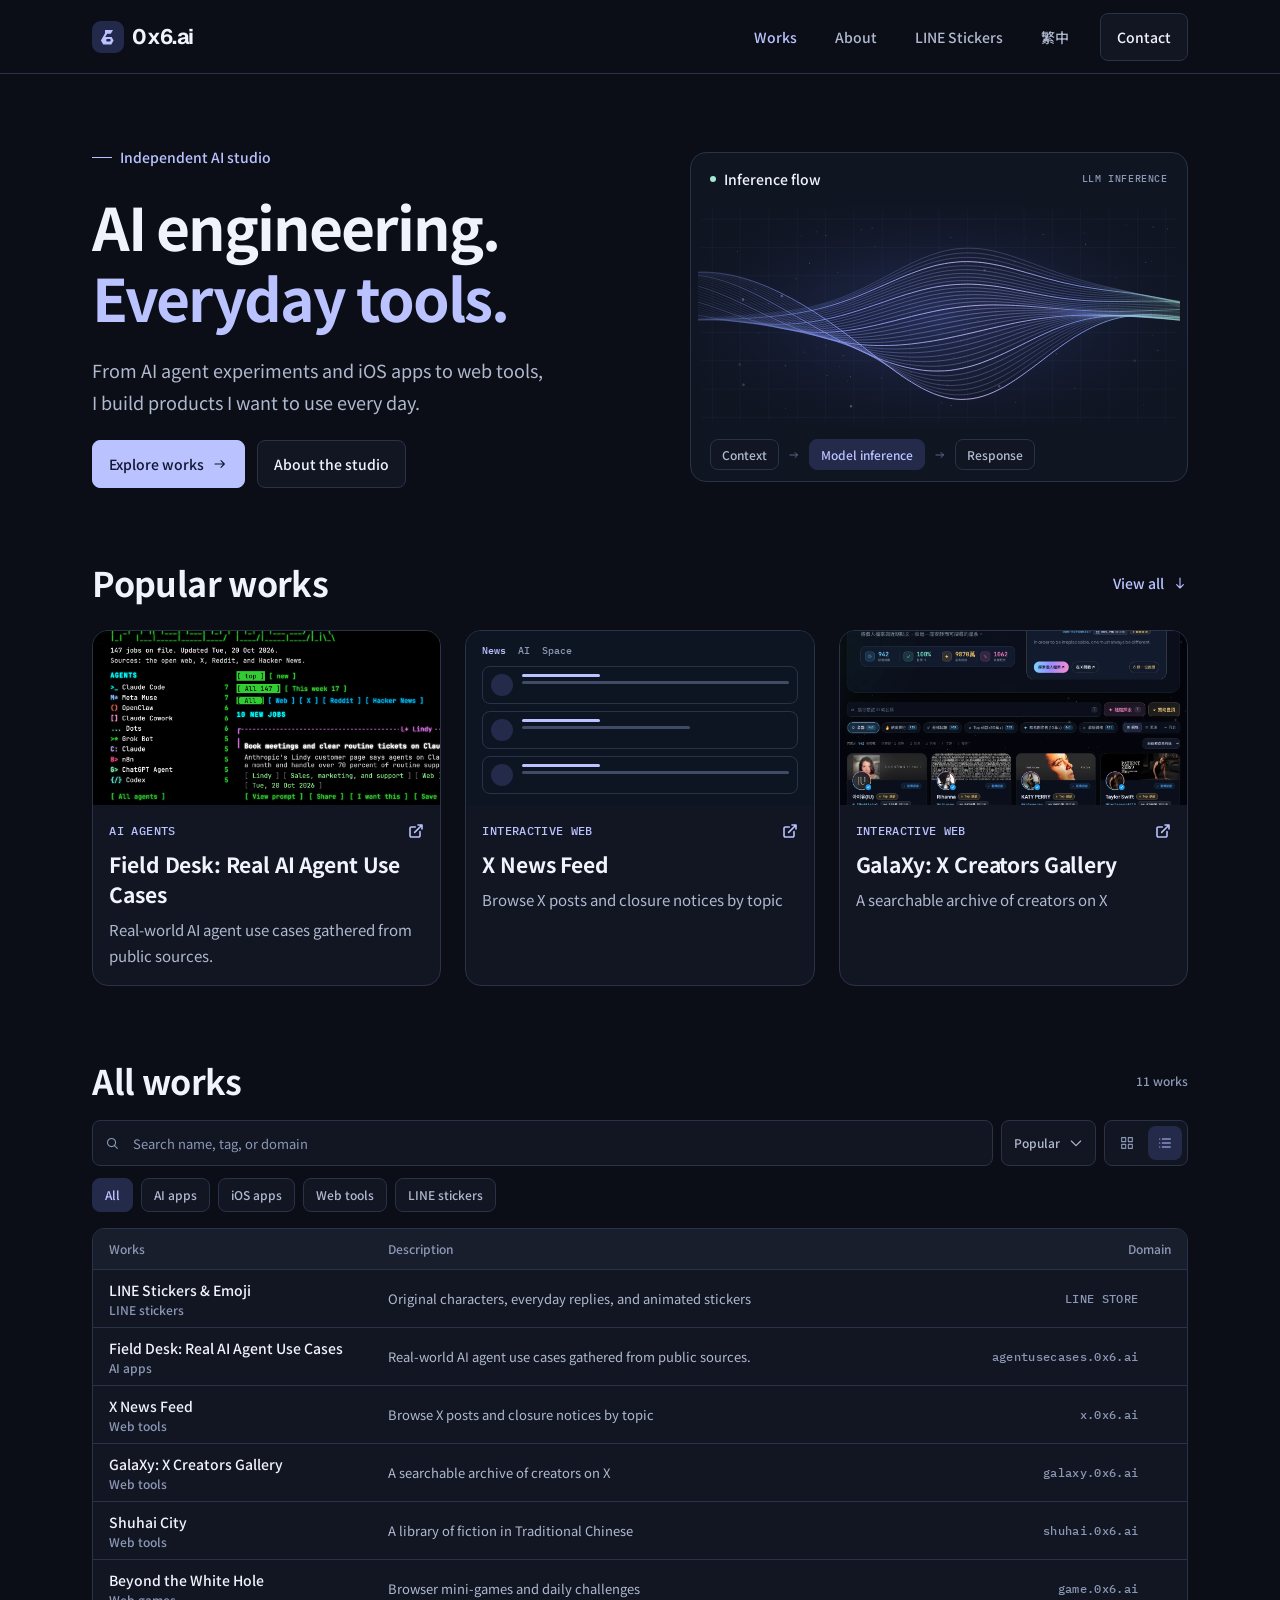
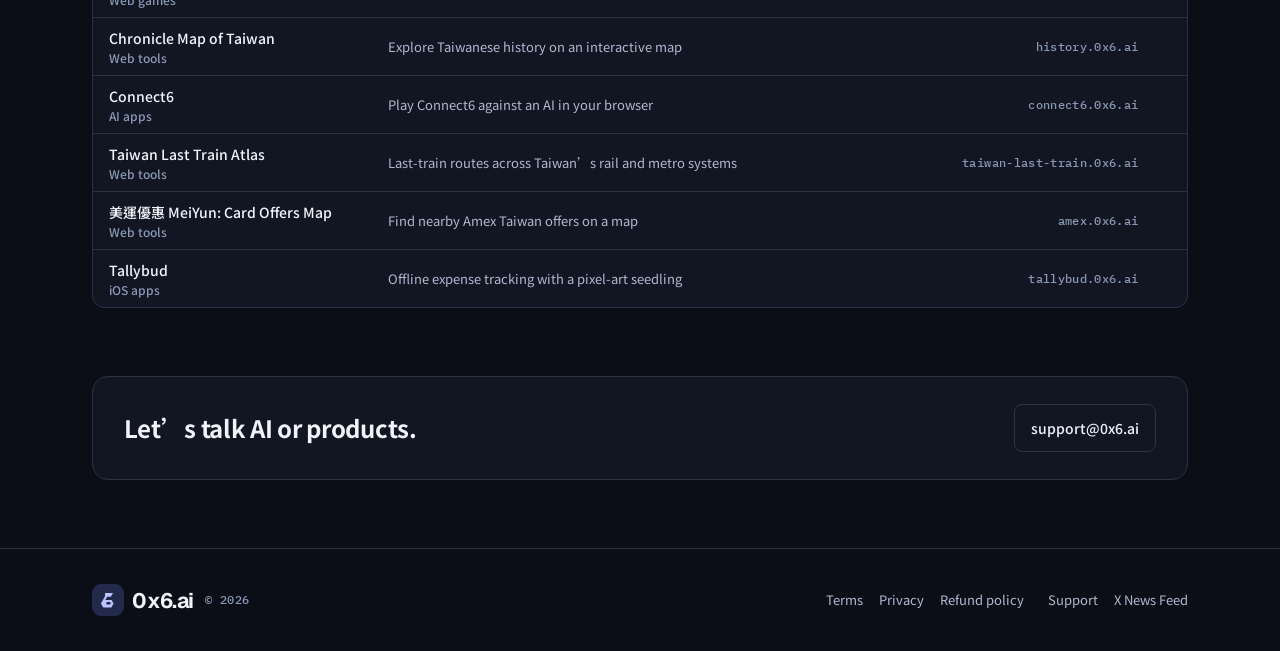
==== commit 1f95eb7b: "Standardize the MeiYun product name across site pages" ====
--- a/index.html
+++ b/index.html
@@ -59,7 +59,7 @@
   </script>
   <link rel="stylesheet" href="/site.css">
 </head>
-<body data-page="index">
+<body data-page="index" data-apps-src="/apps.json?v=meiyun-name">
   <a class="skip-link" href="#main" data-i18n="skipContent">跳至主要內容</a>
   <header class="site-header">
     <div class="header-inner shell">
--- a/site.css
+++ b/site.css
@@ -332,6 +332,9 @@
 .summary strong, .summary span { display: block; }
 .summary span, .app-meta { color: var(--quiet); }
 .app-entry > * + * { margin-top: 8px; }
+.app-platform { display: grid; gap: 8px; }
+.app-platform + .app-platform { border-top: 1px solid var(--line); margin-top: 12px; padding-top: 12px; }
+.app-platform h4 { margin: 0; }
 .app-meta { font: 500 12px/20px var(--mono); }
 .app-label, .facts dt { font-weight: 700; }
 .facts { display: grid; grid-template-columns: minmax(0, 160px) minmax(0, 1fr); gap: 7px 16px; }
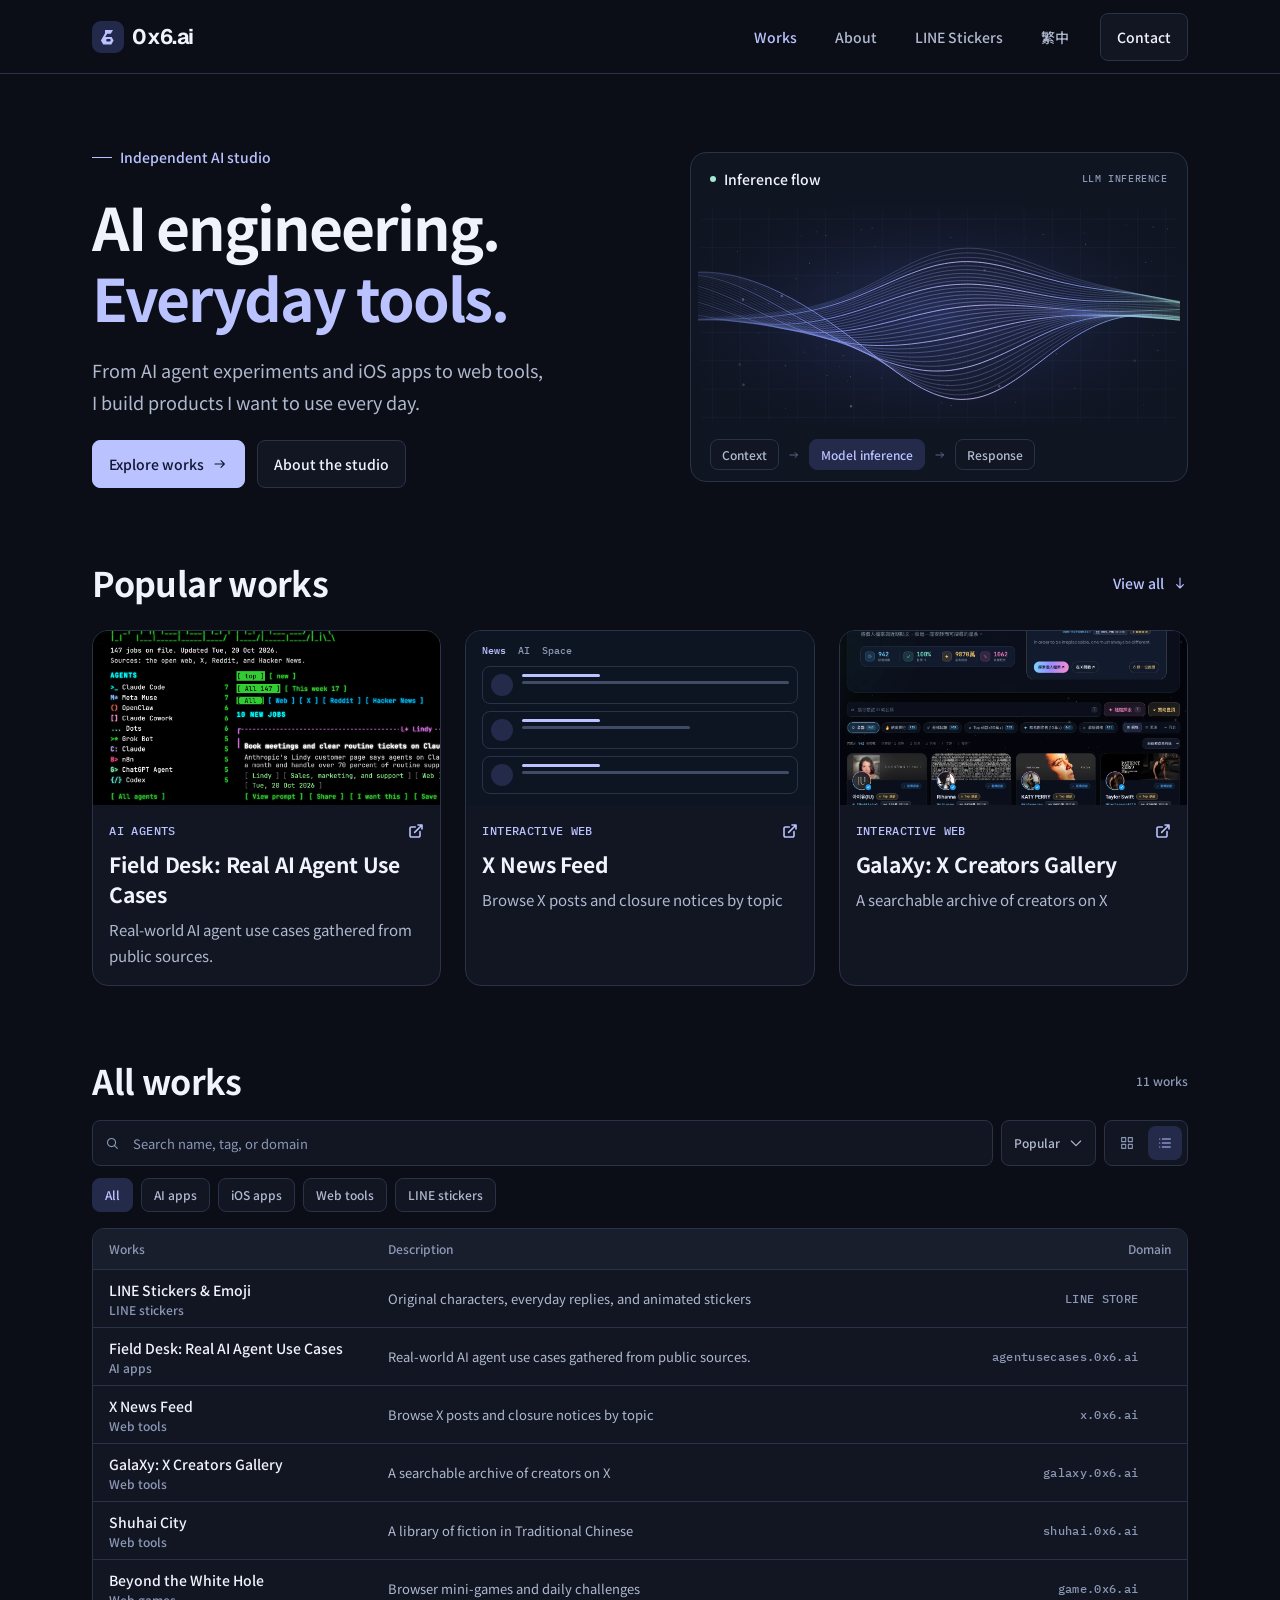
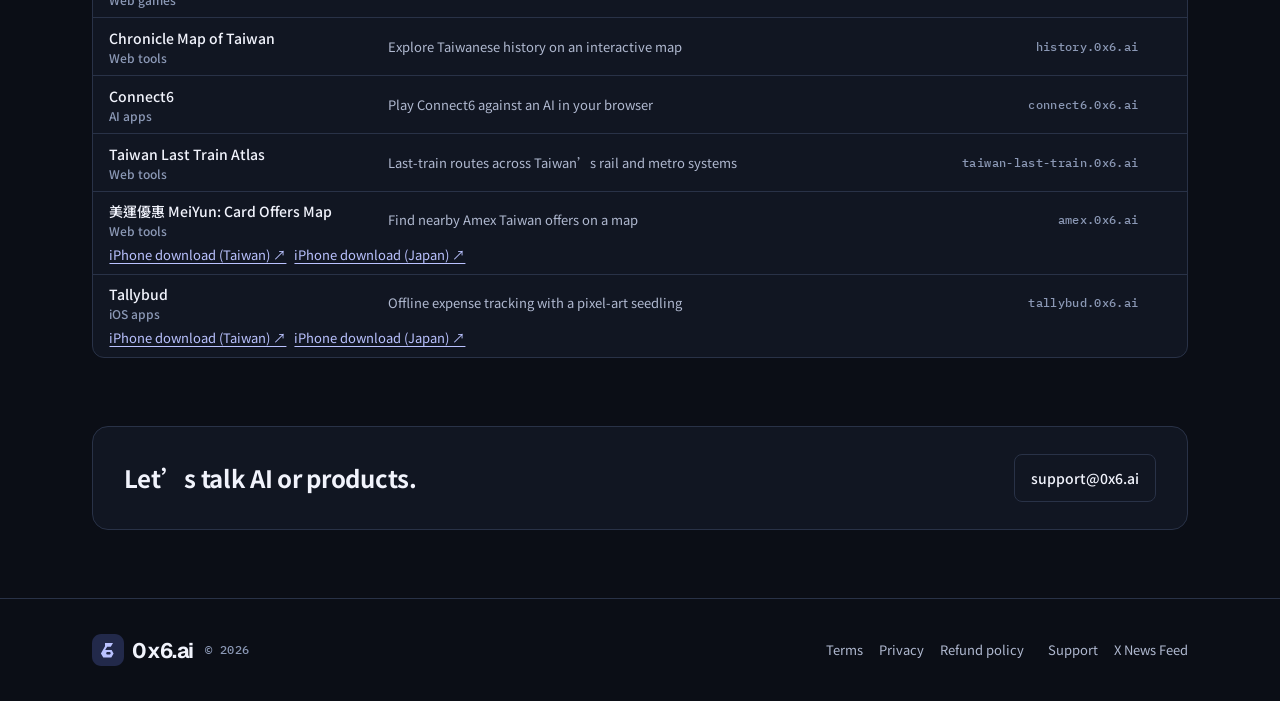
==== commit 4793f7ff: "Load the updated portfolio stylesheet after deployment" ====
--- a/index.html
+++ b/index.html
@@ -57,7 +57,7 @@
   ]
 }
   </script>
-  <link rel="stylesheet" href="/site.css">
+  <link rel="stylesheet" href="/site.css?v=239c5d993d69">
 </head>
 <body data-page="index" data-apps-src="/apps.json?v=meiyun-name">
   <a class="skip-link" href="#main" data-i18n="skipContent">跳至主要內容</a>
--- a/site.css
+++ b/site.css
@@ -240,9 +240,10 @@
 .works-grid:not(.is-list) .works-caption { display: none; }
 .work-tile { position: relative; }
 .works-grid.is-list .work-tile { min-height: 58px; border-top: 1px solid var(--line); }
+.works-grid.is-list .work-tile:has(.tile-extra) { row-gap: 4px; padding-block: 8px; }
 .works-grid.is-list .work-tile:hover { background: var(--raised); }
 .works-grid.is-list .work-tile:focus-within { outline: 2px solid var(--accent); outline-offset: -3px; }
-.works-grid.is-list :is(.tile-thumb, .tile-desc, .tile-foot, .tile-meta) { display: none; }
+.works-grid.is-list :is(.tile-thumb, .tile-desc, .tile-meta, .tile-tags, .tile-foot:not(:has(> .tile-extra))) { display: none; }
 .works-grid.is-list .tile-summary { font-size: 13px; line-height: 22px; overflow: hidden; white-space: nowrap; text-overflow: ellipsis; }
 .tile-summary, .tile-desc { margin: 0; color: var(--body); min-width: 0; }
 .tile-title { font-size: 14px; line-height: 22px; font-weight: 500; letter-spacing: 0; overflow-wrap: anywhere; }
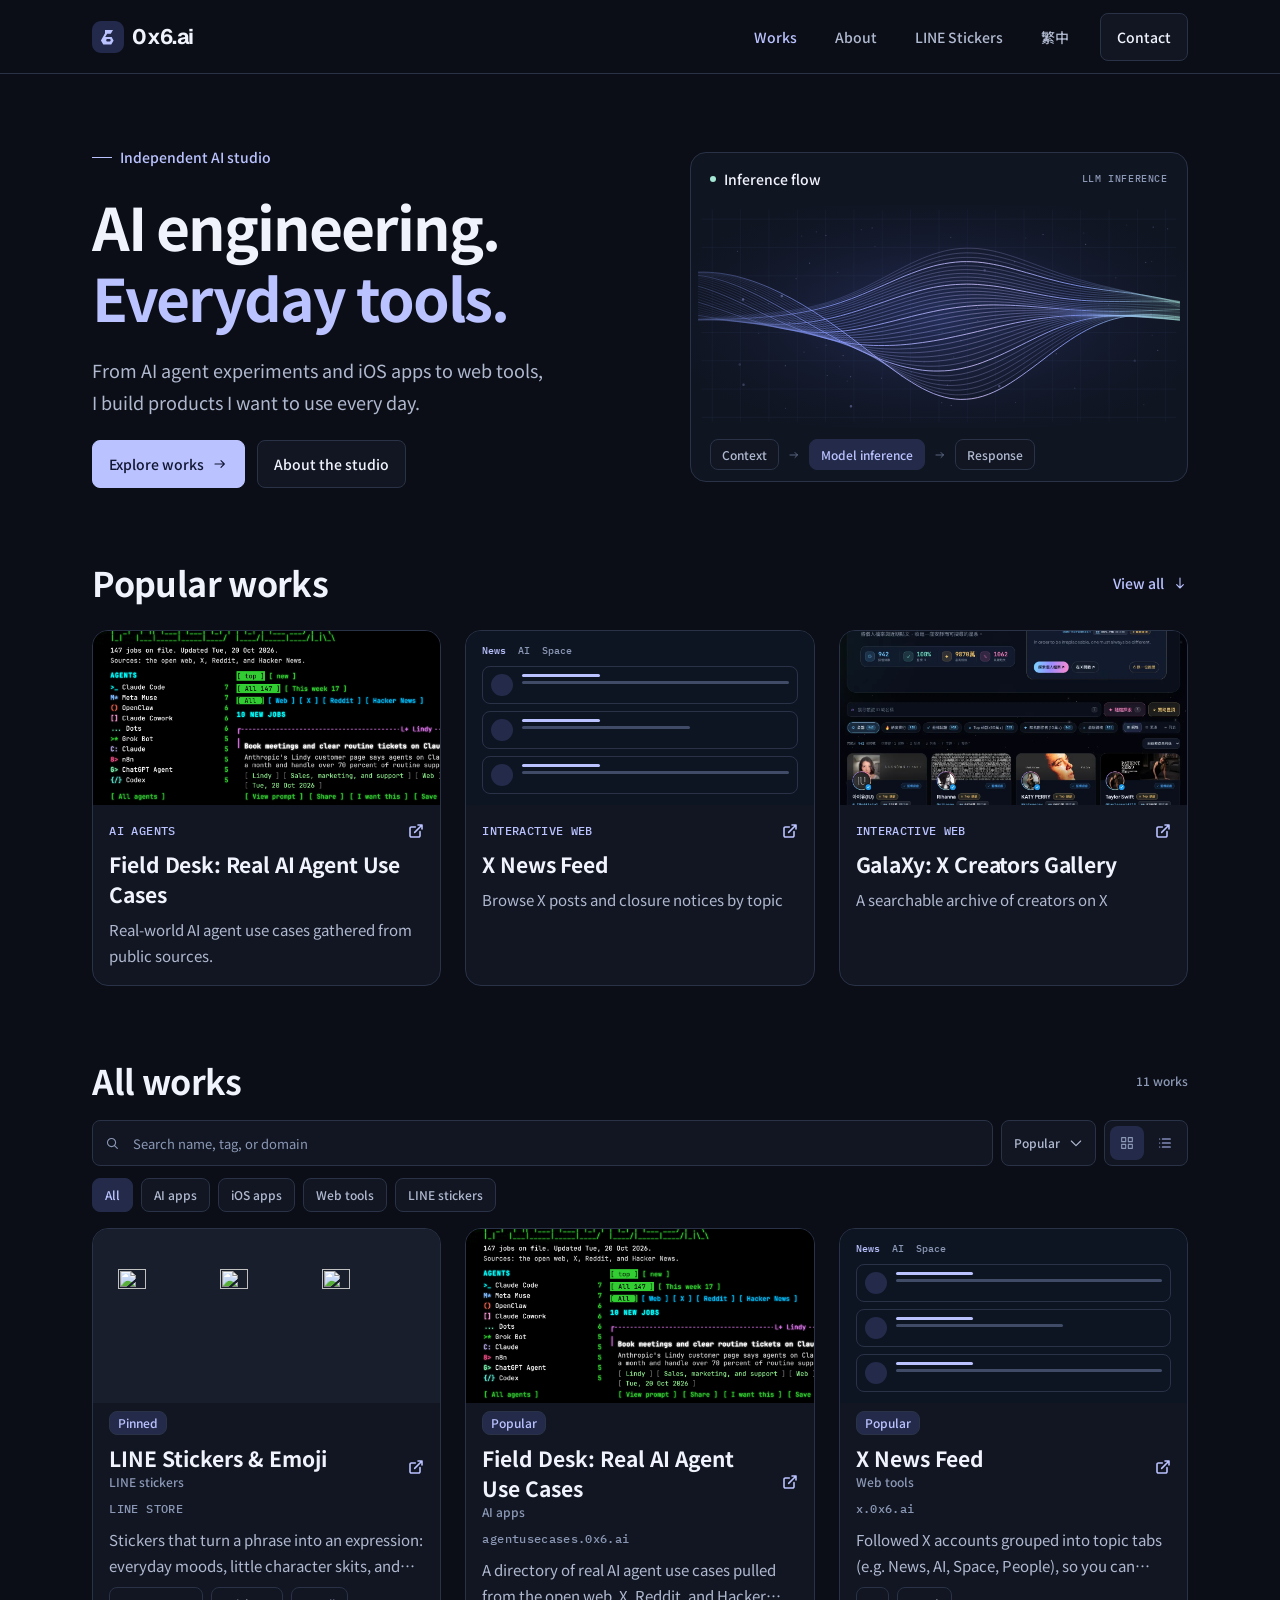
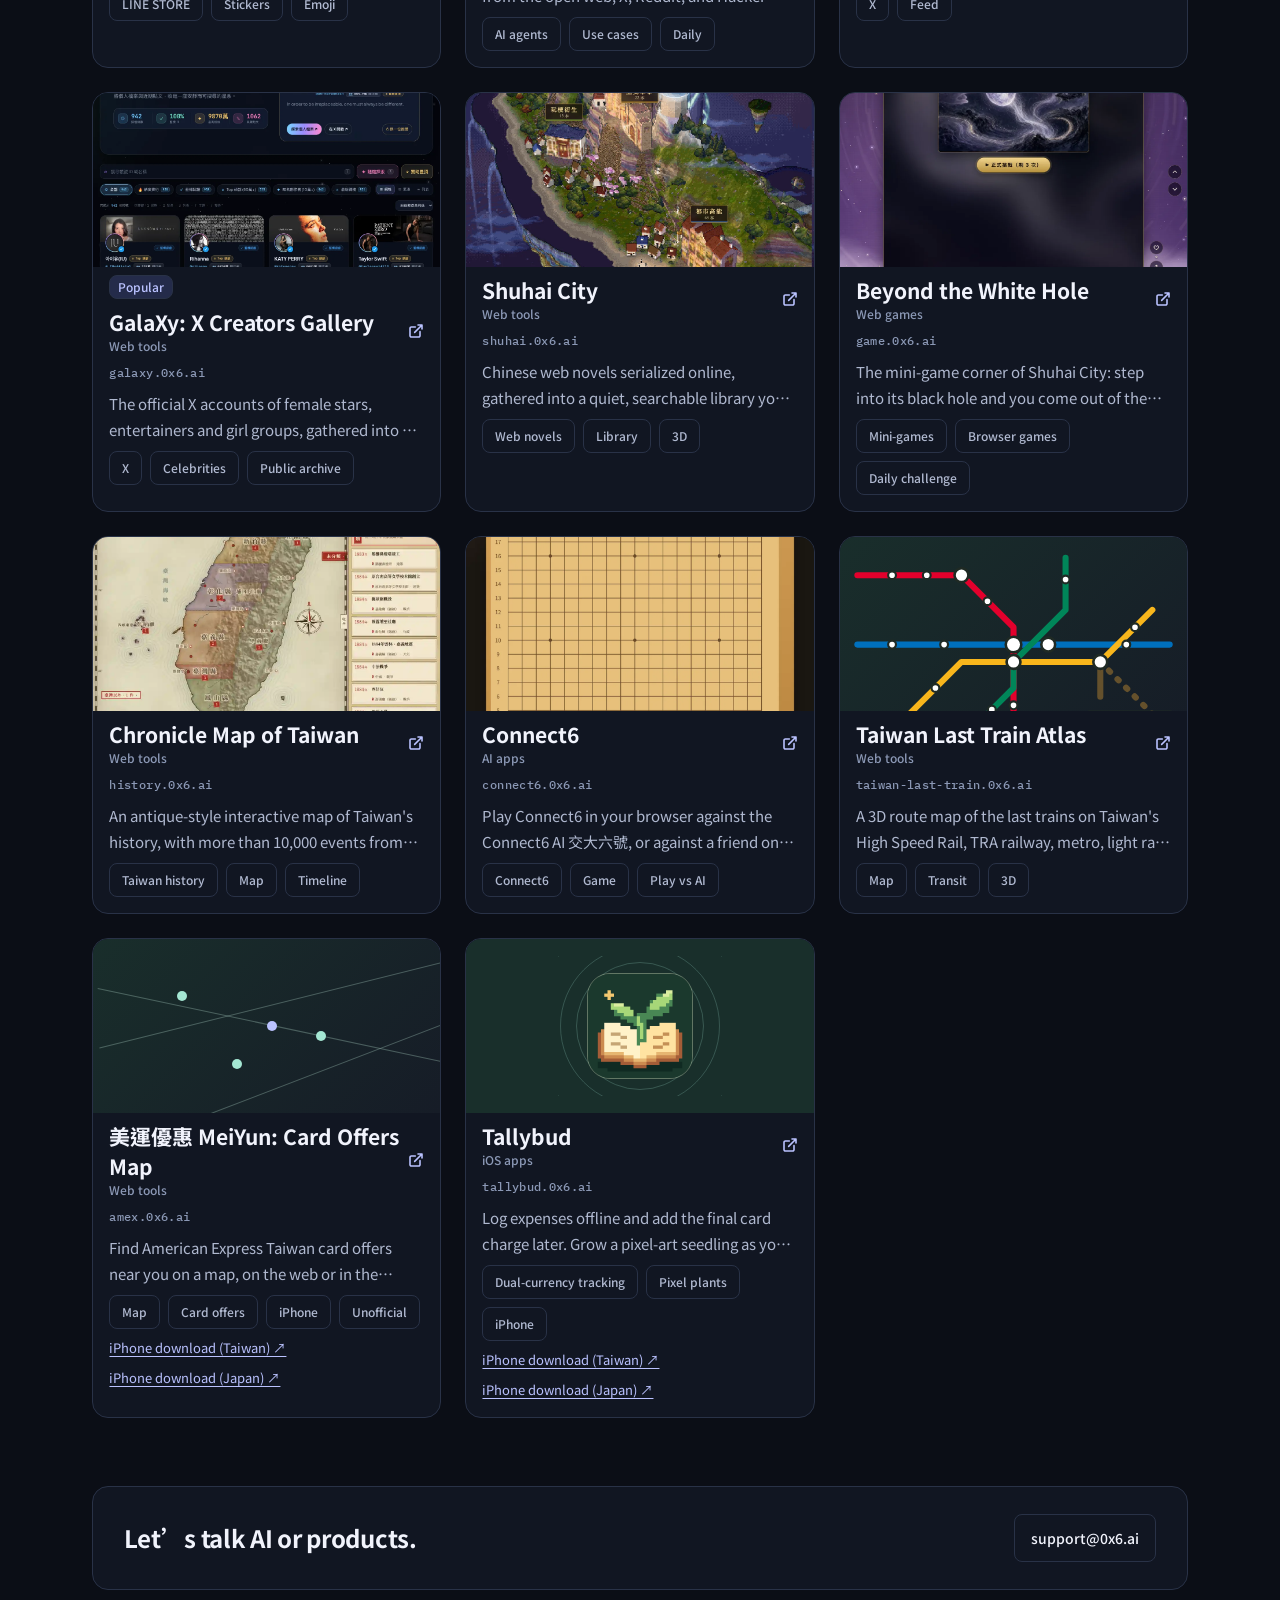
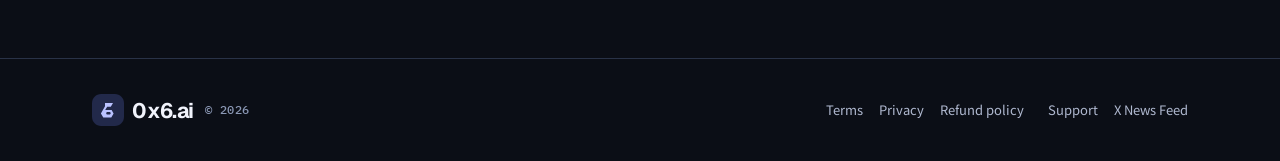
==== commit d535394a: "Default the portfolio to card view" ====
--- a/index.html
+++ b/index.html
@@ -57,7 +57,7 @@
   ]
 }
   </script>
-  <link rel="stylesheet" href="/site.css?v=239c5d993d69">
+  <link rel="stylesheet" href="/site.css?v=works-cards">
 </head>
 <body data-page="index" data-apps-src="/apps.json?v=meiyun-name">
   <a class="skip-link" href="#main" data-i18n="skipContent">跳至主要內容</a>
@@ -147,13 +147,13 @@
             <img class="icon" src="/assets/portfolio/chevron-down.svg" width="16" height="16" alt="">
           </label>
           <div class="works-view" role="group" aria-label="檢視方式" data-i18n-attr="aria-label:worksViewLabel">
-            <button type="button" data-view="grid" aria-pressed="false" aria-label="格狀檢視" data-i18n-attr="aria-label:worksViewGrid;title:worksViewGrid"><img class="icon" src="/assets/portfolio/grid.svg" width="16" height="16" alt=""></button>
-            <button type="button" data-view="list" aria-pressed="true" aria-label="清單檢視" data-i18n-attr="aria-label:worksViewList;title:worksViewList"><img class="icon" src="/assets/portfolio/list.svg" width="16" height="16" alt=""></button>
+            <button type="button" data-view="grid" aria-pressed="true" aria-label="格狀檢視" data-i18n-attr="aria-label:worksViewGrid;title:worksViewGrid"><img class="icon" src="/assets/portfolio/grid.svg" width="16" height="16" alt=""></button>
+            <button type="button" data-view="list" aria-pressed="false" aria-label="清單檢視" data-i18n-attr="aria-label:worksViewList;title:worksViewList"><img class="icon" src="/assets/portfolio/list.svg" width="16" height="16" alt=""></button>
           </div>
         </div>
         <div class="works-chips" id="works-chips" role="group" aria-label="依分類篩選" data-i18n-attr="aria-label:worksCategoryLabel"></div>
       </div>
-      <div id="works-list" class="works-grid is-list" aria-busy="true"></div>
+      <div id="works-list" class="works-grid" aria-busy="true"></div>
       <p id="works-unavailable" data-i18n="worksUnavailable" hidden>暫時無法載入作品。</p>
       <div id="works-empty" class="works-empty" hidden>
         <p data-i18n="worksEmpty">沒有符合條件的作品。</p>
@@ -188,7 +188,7 @@
   </footer>
 
   <script src="/i18n.js"></script>
-  <script src="/apps.js"></script>
+  <script src="/apps.js?v=works-cards"></script>
   <script src="/site.js"></script>
 </body>
 </html>
--- a/site.css
+++ b/site.css
@@ -385,7 +385,6 @@
   .popular-grid, .works-grid:not(.is-list) { grid-template-columns: minmax(0, 1fr); gap: 16px; }
   .popular-grid { margin-top: 24px; }
   .works { margin-top: 43px; }
-  .works-view { display: none; }
   .works-grid.is-list .works-caption, .works-grid.is-list :is(.tile-domain, .tile-summary) { display: none; }
   .works-grid.is-list .work-tile { grid-template-columns: minmax(0, 1fr) 16px; min-height: 64px; }
   .works-grid.is-list .work-tile > .icon { grid-column: 2; }
@@ -408,6 +407,10 @@
   .facts { grid-template-columns: minmax(0, 1fr); gap: 4px; }
   .facts dd + dt { margin-top: 8px; }
 }
+@media (max-width: 480px) {
+  .works-toolbar { flex-wrap: wrap; }
+  .works-search { flex-basis: 100%; }
+}
 @media (prefers-reduced-motion: reduce) {
   html { scroll-behavior: auto; }
 }
